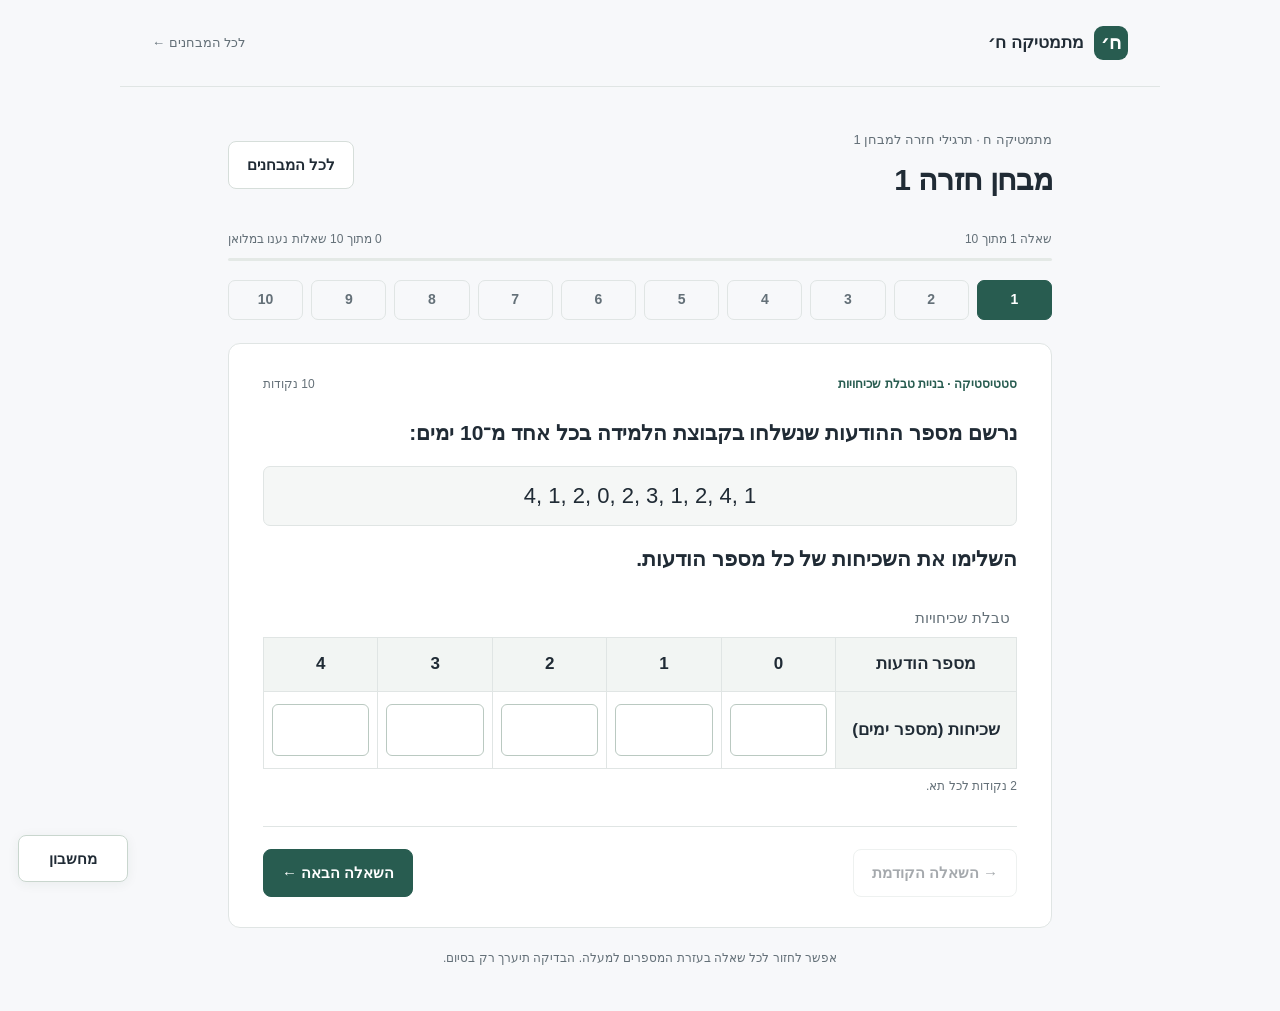
==== exam-1.html @ 884fbf7c "Publish three math review exams with a clean, accessible design" ====
<!doctype html>
<html lang="he" dir="rtl">
<head>
<meta charset="utf-8">
<meta name="viewport" content="width=device-width,initial-scale=1">
<meta http-equiv="Content-Security-Policy" content="default-src 'none'; script-src 'unsafe-inline'; style-src 'self' 'unsafe-inline'; img-src 'self' data:; connect-src 'none'; base-uri 'none'; form-action 'none'">
<title>מבחן חזרה 1 · מתמטיקה לכיתה ח׳</title>
<style>
:root{--ink:#182d49;--muted:#526275;--blue:#225bd5;--line:#dce5ef;--green:#11684b;--red:#a52d46;--paper:#f5f7fa}*{box-sizing:border-box}[hidden]{display:none!important}body{margin:0;background:var(--paper);color:var(--ink);font-family:Arial,"Segoe UI",sans-serif;line-height:1.65}button,input{font:inherit}button{cursor:pointer}button:focus-visible,input:focus-visible,summary:focus-visible{outline:3px solid #df9b24;outline-offset:4px}button:disabled{cursor:default;opacity:.4}main{max-width:880px;margin:32px auto;padding:0 24px}header{display:flex;justify-content:space-between;align-items:center;gap:16px;margin-bottom:22px}.eyebrow{font-size:14px;color:var(--muted);margin:0 0 2px}h1{font-size:29px;line-height:1.3;margin:0}.badge{font-size:13px;color:var(--blue);background:#eaf0fc;padding:5px 11px;border-radius:30px;white-space:nowrap}.card{background:white;border:1px solid var(--line);border-radius:15px;padding:28px 32px;min-width:0}.intro h2{font-size:25px;margin:0 0 12px}.intro p{margin:10px 0}.intro ul{padding-right:23px;margin:18px 0 23px}.intro li{margin:8px 0}.facts{display:flex;flex-wrap:wrap;gap:10px;margin:20px 0}.facts span{border:1px solid var(--line);border-radius:8px;padding:5px 12px;font-size:14px}.primary,.secondary{border-radius:9px;padding:10px 20px;font-weight:bold;border:1px solid transparent}.primary{background:var(--blue);color:white}.primary:hover{background:#1749b7}.secondary{background:white;border-color:#ccd8e7;color:var(--ink)}.secondary:hover{background:#f2f6ff}.quiet{font-size:14px;color:var(--muted)}.status{font-size:13px;color:var(--muted);margin:12px 0}.progress-header{display:flex;justify-content:space-between;gap:12px;font-size:14px;margin:0 0 9px;color:var(--muted)}.track{height:5px;background:#e1e8f1;border-radius:10px;overflow:hidden;margin-bottom:16px}.track>span{display:block;height:100%;background:var(--blue);transition:width .2s}.question-nav{display:grid;grid-template-columns:repeat(10,1fr);gap:7px;margin-bottom:18px}.question-nav button{border:1px solid #cbd7e7;border-radius:7px;min-height:38px;background:white;color:var(--ink);font-weight:bold;padding:3px}.question-nav button.answered{background:#e7eefc;border-color:#a5bee9}.question-nav button.partial{background:linear-gradient(90deg,#e7eefc 50%,white 50%)}.question-nav button[aria-current=step]{outline:2px solid var(--blue);outline-offset:1px}.card-meta{display:flex;justify-content:space-between;align-items:center;gap:12px;margin-bottom:10px;font-size:14px;color:var(--muted)}.topic{color:var(--blue);font-weight:bold}.question-title{font-size:23px;line-height:1.65;margin:0 0 15px}.question-title:focus,#result-title:focus{outline:none}.visual{margin:18px 0;background:#f8fafc;border:1px solid #e6edf5;border-radius:12px;padding:12px;text-align:center}.visual svg{max-width:100%;height:auto;max-height:350px;display:block;margin:auto}.visual svg.coordinate-grid{max-height:410px}.diagram-note{font-size:12px;color:var(--muted);text-align:center;margin:3px 0 0}.part{margin:22px 0 0;padding:0;border:0;min-width:0;width:100%}.part+.part{border-top:1px solid var(--line);padding-top:20px}.part legend{float:right;width:100%;font-size:18px;font-weight:bold;margin-bottom:10px;padding:0}.part legend+*{clear:both}.part-points{font-size:12px;color:var(--muted);font-weight:normal;margin-inline-start:7px}.answers{display:grid;grid-template-columns:repeat(2,minmax(0,1fr));gap:11px}.answer{background:white;border:1.5px solid #d3ddea;min-height:60px;border-radius:10px;display:flex;align-items:center;gap:12px;text-align:right;padding:12px;color:var(--ink);font-size:20px;width:100%}.answer:hover{background:#f2f6ff;border-color:#789ee9}.answer[aria-pressed=true]{border-color:var(--blue);background:#edf3ff;box-shadow:inset 0 0 0 1px var(--blue)}.letter{display:grid;place-items:center;min-width:27px;height:27px;font-size:13px;border-radius:6px;background:#f0f4f8;color:var(--muted);flex-shrink:0}.answer[aria-pressed=true] .letter{background:var(--blue);color:white}.choice-value{min-width:0;flex:1}.input-row{display:flex;gap:10px;align-items:center;flex-wrap:wrap}.input-row input{width:200px;max-width:100%;border:1.5px solid #b5c8e0;border-radius:8px;padding:10px 13px;color:var(--ink);background:white;font-size:22px;text-align:center}.input-row input:focus{border-color:var(--blue)}.number-help{font-size:12px;color:var(--muted);margin:7px 0 0}.footer-nav{display:flex;justify-content:space-between;gap:10px;flex-wrap:wrap;border-top:1px solid var(--line);margin-top:26px;padding-top:20px}.finish-hint{font-size:13px;color:var(--muted);margin:16px 0 0;text-align:center}.math{max-width:100%;display:inline-block;direction:ltr;unicode-bidi:isolate;font-family:"Cambria Math","Times New Roman",serif;white-space:nowrap;vertical-align:middle}.answer .math{overflow-x:auto;overflow-y:hidden}.math sup{line-height:0}svg text{font-family:Arial,sans-serif;direction:ltr;unicode-bidi:isolate;fill:#243b58;font-size:17px}svg .grid{stroke:#dce5ef;stroke-width:1}svg .axis{stroke:#62758c;stroke-width:1.6}svg .geometry{stroke:#225bd5;stroke-width:2.6;fill:none;stroke-linecap:round;stroke-linejoin:round}svg .point{fill:#225bd5}svg .arc{stroke:#bd6b1b;stroke-width:2;fill:none}svg .arc-label{fill:#9d5514;font-size:17px}svg .point-label{font-weight:bold;paint-order:stroke;stroke:#f8fafc;stroke-width:5;stroke-linejoin:round}.score-card{text-align:center;padding-top:25px;padding-bottom:25px}.score-card h2{font-size:25px;margin:0}.score{direction:ltr;unicode-bidi:isolate;font-size:64px;font-weight:bold;line-height:1.2;color:var(--blue);margin:12px 0}.score small{font-size:24px;color:var(--muted);font-weight:normal}.result-actions{display:flex;gap:10px;justify-content:center;flex-wrap:wrap;margin-top:17px}.review-header{display:flex;justify-content:space-between;align-items:center;gap:10px;flex-wrap:wrap;margin:27px 0 15px}.review-header h3{margin:0;font-size:21px}.review{margin:15px 0}.review h3{font-size:20px;margin:0 0 10px}.review .prompt{margin:8px 0 15px;font-size:18px}.review-part{border-right:3px solid var(--line);padding:12px 15px;background:#f8fafc;border-radius:7px;margin:12px 0}.review-part.wrong{border-right-color:var(--red);background:#fff5f6}.review-part.correct{border-right-color:var(--green);background:#f0f8f4}.review-part p{margin:5px 0}.bad{color:var(--red)}.good{color:var(--green)}.solution{border-top:1px solid #dce5ef;padding-top:8px!important;margin-top:10px!important}.empty-review{text-align:center;padding:28px}.page-footer{text-align:center;color:var(--muted);font-size:12px;margin:22px 0}.dialog-overlay{position:fixed;inset:0;background:#182d4980;z-index:100;display:grid;place-items:center;padding:20px}.dialog{background:white;max-width:490px;width:100%;border-radius:15px;padding:27px;box-shadow:0 12px 80px #182d4940}.dialog h2{margin:0 0 12px;font-size:24px}.dialog p{margin:0 0 20px}.dialog-actions{display:flex;flex-wrap:wrap;gap:10px}.sr-only{position:absolute;width:1px;height:1px;padding:0;margin:-1px;overflow:hidden;clip:rect(0,0,0,0);white-space:nowrap;border:0}body.modal-open{overflow:hidden}@media(max-width:640px){main{margin:22px auto;padding:0 15px}h1{font-size:25px}.card{padding:23px 18px}.question-title{font-size:21px}.answers{grid-template-columns:1fr}.answer{font-size:20px;min-height:55px}.question-nav{gap:5px}.question-nav button{min-height:35px}.visual{padding:5px}.badge{font-size:11px;padding:5px 8px}.part legend{font-size:17px}.footer-nav button{padding:10px 15px}svg text{font-size:18px}}@media(prefers-reduced-motion:reduce){*{transition:none!important}}@media print{body{background:white}main{max-width:none;margin:0;padding:0}.question-nav,.footer-nav,.result-actions,.review-header button,.dialog-overlay,.status,.page-footer{display:none!important}.card{break-inside:avoid;border-color:#aaa}.review{break-inside:avoid}.score{font-size:40px}.visual svg{max-height:240px}.badge{display:none}#intro,#quiz{display:none!important}}
.angle-symbol{display:inline-block;width:1em;height:1em;vertical-align:-.13em;margin-inline-end:.06em;overflow:visible;fill:none;stroke:currentColor;stroke-width:1.5;stroke-linecap:round;stroke-linejoin:round}
.fraction-expression{font-family:"Cambria Math","Times New Roman",serif;font-size:1em;math-style:normal;direction:ltr}
.home-link{display:inline-flex;align-items:center;text-decoration:none}.home-link:focus-visible{outline:3px solid #df9b24;outline-offset:4px}
svg .context-axis-title{direction:rtl;font-size:17px;font-weight:bold}
svg .person-label{direction:rtl;font-size:17px}
.data-table{border-collapse:collapse;width:100%;font-size:17px;margin:16px 0}.data-table th,.data-table td{border:1px solid var(--line);padding:8px;text-align:center}.data-table th{background:#edf3fa}.multi-instruction{font-size:14px;color:var(--muted);margin:4px 0 10px}.answer.multiple .letter{border:1px solid #9aabc2;background:white;border-radius:4px}.answer.multiple[aria-pressed=true] .letter{color:white;background:var(--blue)}.diagram-option{display:block;text-align:center;padding:12px}.diagram-option>.letter{display:inline-grid;margin-left:8px}.diagram-option .choice-value{display:inline}.option-diagram{display:block;margin-top:12px;background:#f8fafc;border-radius:8px;padding:7px}.option-diagram>svg{display:block;width:100%;height:auto;max-height:270px}.option-diagram svg text{font-size:21px}.point-controls{display:flex;flex-wrap:wrap;gap:14px;align-items:end}.point-controls label{display:flex;flex-direction:column;gap:5px;max-width:150px}.point-controls input{width:100%}.placement-hint{font-size:14px;color:var(--blue);margin:8px 0}.placement-status{display:block;font-size:18px;text-align:center;min-height:30px;margin:12px 0}.clickable-diagram{cursor:crosshair;touch-action:manipulation}.clickable-diagram:focus-visible{outline:3px solid #df9b24;outline-offset:2px}.answer-list{display:flex;flex-wrap:wrap;gap:7px}.answer-list>span{background:#fff;border:1px solid var(--line);padding:3px 8px;border-radius:5px}.review-option{max-width:340px}.review-option .visual{margin:10px 0}.review-option svg{max-height:230px}@media(max-width:640px){.answers.with-diagrams{grid-template-columns:1fr}.data-table{font-size:15px}.data-table td,.data-table th{padding:6px 4px}}
.point-controls{direction:ltr;justify-content:flex-end;flex-wrap:nowrap}
.point-controls label{direction:rtl;text-align:right;flex:0 1 150px;min-width:0}
</style>
<style>.data-row{direction:ltr;unicode-bidi:isolate;display:block;text-align:center;padding:12px 8px;font:22px Arial;background:#edf3ff;border-radius:8px;margin:14px 0;overflow-x:auto;white-space:nowrap}.question-title{font-size:21px}.question-title .data-table{font-weight:normal}.data-table caption{font-size:15px;text-align:right;color:var(--muted);padding:7px}.bar-label{font-size:16px}.chart-caption{font-size:14px;font-weight:bold;text-align:center;margin:3px}.grid-numbers{font-size:13px;paint-order:stroke;stroke:#f8fafc;stroke-width:3}.visual svg.coordinate-grid{max-height:440px}.point-controls{justify-content:flex-start}header{align-items:flex-start}.bar-input{max-width:130px}.footer-nav{clear:both}@media(max-width:450px){header{flex-wrap:wrap}.question-nav{grid-template-columns:repeat(5,1fr)}.data-row{font-size:18px}.data-table{font-size:14px}.part legend{float:none} .visual svg.coordinate-grid{max-height:none}}@media print{header .home-link{display:none}.review{break-inside:auto}.review-part{break-inside:avoid}.data-row{white-space:normal}.question-title{font-size:18px}}</style><style>.answers.wide-options{grid-template-columns:1fr}.part legend{float:none}.point-controls{justify-content:flex-end}</style><style>.frequency-input-table{table-layout:fixed;margin:20px 0 6px}
.frequency-input-table th:first-child{width:24%}
.frequency-input-table th,.frequency-input-table td{padding:12px 8px}
.frequency-input-table input{display:block;width:100%;min-width:0;min-height:48px;padding:6px 2px;border:2px solid #122640;border-radius:0;background:#fff;color:#112640;box-shadow:inset 2px 2px 0 #d7e8ed;text-align:center;font-size:22px}
@media(max-width:450px){.frequency-input-table{font-size:14px}.frequency-input-table th,.frequency-input-table td{padding:8px 3px}.frequency-input-table input{font-size:18px;min-height:44px}.frequency-input-table th:first-child{width:26%}}
</style><style>.mean-method{display:flex;flex-direction:column;align-items:flex-start;gap:10px;min-width:0;width:100%;font-size:17px}
.method-description{line-height:1.55}
.mean-fraction{display:inline-flex;flex-direction:column;align-items:stretch;align-self:center;max-width:100%;font:22px/1.5 "Cambria Math","Times New Roman",serif;text-align:center;unicode-bidi:isolate;padding:0 4px}
.mean-numerator{display:flex;flex-wrap:wrap;justify-content:center;gap:0 5px;border-bottom:1.5px solid currentColor;padding:0 6px 3px}
.sum-term{white-space:nowrap}.mean-denominator{padding-top:2px}
.answer:has(.mean-method){padding:15px 14px;align-items:flex-start}
.review-part .mean-method{padding:10px 0}
@media(max-width:450px){.mean-method{font-size:16px}.mean-fraction{font-size:20px}.answer:has(.mean-method){padding:12px 10px;gap:8px}}
</style><style>.visual svg.editable-bars{width:100%;max-height:430px}
.editable-bars .bar-control{cursor:ns-resize;touch-action:none;outline:none}
.editable-bars .student-bar{fill:#a5edff;stroke:#122640;stroke-width:2}
.bar-handle-line{stroke:#122640;stroke-width:3;stroke-dasharray:4 3}
.bar-handle{fill:#fff;stroke:#122640;stroke-width:2.5}
.bar-value{font-size:16px;font-weight:bold;pointer-events:none;paint-order:stroke;stroke:#fff;stroke-width:3px}
.is-set .bar-handle-line{stroke-dasharray:none}.is-set .bar-handle{fill:#60e99a}
.bar-control:hover .bar-hit{fill:#4bbded14}
.bar-control:focus-visible .bar-hit{stroke:#15274b;stroke-width:2;stroke-dasharray:5 4;fill:#4bbded14}
.bar-controls-help,.bar-controls-status{text-align:center;font-size:14px;line-height:1.6;margin:8px 0}
.bar-controls-status{font-weight:bold;color:#254e67}
</style><style>.fraction-input{display:flex;flex-direction:column;gap:8px;width:112px;max-width:100%;padding:4px 0;margin:5px 0}
.fraction-input input{display:block;width:100%;min-width:0;min-height:48px;border:2px solid #122640;border-radius:0;background:#fff;color:#112640;padding:8px;text-align:center;font-size:22px;box-shadow:inset 2px 2px 0 #d7e8ed}
.fraction-input input::placeholder{font-size:16px;color:#526275;opacity:1}
.fraction-line{display:block;height:2px;background:#122640;margin:0 -4px}
.fraction-input input[aria-invalid=true]{border-color:#a52d46}
.fraction-error{color:#a52d46;font-size:13px;margin:7px 0}
.stacked-fraction{display:inline-flex;flex-direction:column;align-items:stretch;min-width:36px;margin:0 5px;vertical-align:middle;text-align:center;font:22px/1.4 "Cambria Math","Times New Roman",serif;unicode-bidi:isolate}
.stacked-fraction>span:first-child{border-bottom:1.5px solid currentColor;padding:0 6px 2px}.stacked-fraction>span:last-child{padding:2px 6px 0}
</style><style>.calculator-toggle{position:fixed;left:18px;bottom:18px;z-index:41;min-width:110px}
.calculator-panel{position:fixed;left:18px;bottom:80px;z-index:40;width:292px;max-width:calc(100vw - 36px);max-height:calc(100dvh - 100px);overflow:auto;background:#ecfaff;border:3px solid #122640;box-shadow:5px 5px 0 #142847;padding:14px;color:#112640}
.calculator-heading{display:flex;align-items:center;justify-content:space-between;gap:12px;margin-bottom:8px}.calculator-heading h2{font-size:22px;margin:0}
.calculator-close{border:0;background:transparent;color:inherit;font-size:25px;width:36px;height:36px;line-height:1}
.calculator-panel>label{display:block;font-size:13px;margin-bottom:4px}
#calculator-expression{width:100%;min-height:46px;padding:8px;border:2px solid #122640;border-radius:0;background:#fff;color:#112640;box-shadow:inset 2px 2px 0 #d7e8ed;font:20px/1.3 Arial;text-align:left}
.calculator-result{display:flex;align-items:center;justify-content:space-between;gap:10px;margin:10px 0;min-height:36px;font-size:13px}
#calculator-result{font-size:25px;line-height:1.3;overflow-wrap:anywhere;text-align:left;min-width:0}
.calculator-keys{display:grid;grid-template-columns:repeat(4,minmax(0,1fr));gap:7px}
.calculator-keys button{min-height:44px;border:2px solid #122640;border-radius:0;background:#fff7e9;color:#112640;font-size:21px;box-shadow:2px 2px 0 #142847}
.calculator-keys button:hover{background:#ffdeb7}.calculator-keys .calculator-operator{background:#ffd19a}.calculator-keys .calculator-equals{background:#60e99a}
#calculator-help{font-size:12px;line-height:1.6;margin:12px 0 0}.calculator-error{font-size:13px;color:#a52d46;margin:8px 0}
@media(min-width:1100px){body.calculator-open main{margin-left:max(320px,calc((100% - 880px)/2))}}
@media(max-width:450px){.calculator-toggle{left:12px;bottom:12px;min-height:44px}.calculator-panel{left:12px;bottom:72px;width:280px;max-width:calc(100vw - 24px);max-height:calc(100dvh - 88px)}}
@media print{.calculator-toggle,.calculator-panel{display:none!important}body.calculator-open main{margin-left:0}}
</style><style>.part-heading{display:flex;flex-wrap:wrap;align-items:baseline;gap:4px 12px;direction:rtl}
.part-label{min-width:0;direction:rtl;unicode-bidi:isolate;text-align:right}
.label-symbol{direction:ltr;unicode-bidi:isolate;white-space:nowrap}
.part-points{display:inline-block;direction:rtl;unicode-bidi:isolate;white-space:nowrap}
.part-heading>.part-points{flex:0 0 auto;margin:0}
</style><meta name="theme-color" content="#f7f8fa"><meta name="description" content="מבחן חזרה במתמטיקה לכיתה ח׳: סטטיסטיקה, מערכת הצירים ומלבנים. תרגול עצמאי עם ציון והסברים."><link rel="icon" href="favicon.svg" type="image/svg+xml"><link rel="stylesheet" href="site.css"></head>
<body>
<a class="skip-link" href="#quiz">דילוג למבחן</a><header class="site-top"><a class="site-brand" href="./"><span class="brand-mark" aria-hidden="true">ח׳</span> מתמטיקה ח׳</a><a class="top-back" href="./">לכל המבחנים <span aria-hidden="true">←</span></a></header>
<main>
<header><div><p class="eyebrow">מתמטיקה ח · תרגילי חזרה למבחן 1</p><h1 id="title"></h1></div><a class="secondary home-link" href="./">לכל המבחנים</a></header>
<section id="quiz" hidden aria-label="המבחן"><div class="progress-header"><span id="question-progress"></span><span id="answered-progress" aria-live="polite"></span></div><div class="track" aria-hidden="true"><span id="progress-bar"></span></div><nav id="question-nav" class="question-nav" aria-label="מעבר בין שאלות"></nav><article class="card"><div class="card-meta"><span id="topic" class="topic"></span><span>10 נקודות</span></div><h2 id="question-title" class="question-title" tabindex="-1"></h2><div id="question-drawing"></div><div id="question-table"></div><div id="parts"></div><div class="footer-nav"><button id="previous" class="secondary">→ השאלה הקודמת</button><button id="next" class="primary">השאלה הבאה ←</button><button id="finish" class="primary" hidden>סיום המבחן וקבלת ציון</button></div></article><p class="finish-hint">אפשר לחזור לכל שאלה בעזרת המספרים למעלה. הבדיקה תיערך רק בסיום.</p></section>
<section id="results" hidden aria-labelledby="result-title"><div class="card score-card"><h2 id="result-title" tabindex="-1">המבחן הסתיים</h2><div class="score"><span id="score-value"></span><small> / 100</small></div><p id="result-summary"></p><div class="result-actions"><a class="secondary home-link" href="./">לכל המבחנים</a><button id="restart" class="secondary">פתרון מחדש</button><button id="print" class="secondary">הדפסת התוצאות</button></div></div><div class="review-header"><h3 id="review-title">הטעויות והסברים לתיקון</h3><button id="toggle-review" class="secondary" aria-pressed="false">הצגת כל הפתרונות</button></div><div id="review-list"></div></section>
<p id="storage-status" class="status" role="status" hidden></p>
<noscript><p class="card">כדי לענות על המבחן ולקבל ציון, יש לפתוח את הקובץ בדפדפן שבו JavaScript מופעל.</p></noscript>
<button id="calculator-toggle" class="secondary calculator-toggle" type="button" aria-expanded="false" aria-controls="calculator-panel">מחשבון</button>
<aside id="calculator-panel" class="calculator-panel" aria-labelledby="calculator-title" hidden>
 <div class="calculator-heading"><h2 id="calculator-title">מחשבון</h2><button id="calculator-close" class="calculator-close" type="button" aria-label="סגירת המחשבון">×</button></div>
 <label for="calculator-expression">תרגיל</label>
 <input id="calculator-expression" type="text" dir="ltr" inputmode="decimal" autocomplete="off" spellcheck="false" maxlength="240" placeholder="(6+8+10)÷3" aria-describedby="calculator-help calculator-error">
 <div class="calculator-result"><span>תוצאה</span><output id="calculator-result" dir="ltr" aria-live="polite">—</output></div>
 <p id="calculator-error" class="calculator-error" role="status" hidden></p>
 <div class="calculator-keys" dir="ltr">
  <button type="button" data-calc-action="clear" aria-label="ניקוי החישוב">C</button><button type="button" data-calc-action="backspace" aria-label="מחיקת תו אחרון">⌫</button><button type="button" data-calc-key="(" aria-label="פתיחת סוגריים">(</button><button type="button" data-calc-key=")" aria-label="סגירת סוגריים">)</button>
  <button type="button" data-calc-key="7">7</button><button type="button" data-calc-key="8">8</button><button type="button" data-calc-key="9">9</button><button type="button" data-calc-key="÷" class="calculator-operator" aria-label="חילוק">÷</button>
  <button type="button" data-calc-key="4">4</button><button type="button" data-calc-key="5">5</button><button type="button" data-calc-key="6">6</button><button type="button" data-calc-key="×" class="calculator-operator" aria-label="כפל">×</button>
  <button type="button" data-calc-key="1">1</button><button type="button" data-calc-key="2">2</button><button type="button" data-calc-key="3">3</button><button type="button" data-calc-key="−" class="calculator-operator" aria-label="חיסור">−</button>
  <button type="button" data-calc-key="0">0</button><button type="button" data-calc-key="." aria-label="נקודה עשרונית">.</button><button type="button" data-calc-action="equals" class="calculator-equals" aria-label="חישוב התוצאה">=</button><button type="button" data-calc-key="+" class="calculator-operator" aria-label="חיבור">+</button>
 </div>
 <p id="calculator-help">לחישוב ממוצע: חברו את הנתונים, לחצו = ואז חלקו במספר הנתונים. אפשר גם להקליד תרגיל עם סוגריים.</p>
</aside>

</main>
<div id="dialog-overlay" class="dialog-overlay" hidden><section class="dialog" role="dialog" aria-modal="true" aria-labelledby="dialog-title" aria-describedby="dialog-description"><h2 id="dialog-title"></h2><p id="dialog-description"></p><div class="dialog-actions"><button id="dialog-confirm" class="primary"></button><button id="dialog-cancel" class="secondary">חזרה למבחן</button></div></section></div>
<script id="exam-data" type="application/json">{"number": 1, "revision": "math8-varied-20261027-v2", "title": "מבחן חזרה 1", "questions": [{"topic": "סטטיסטיקה · בניית טבלת שכיחויות", "prompt": "נרשם מספר ההודעות שנשלחו בקבוצת הלמידה בכל אחד מ־10 ימים:\u003cdiv class=\"data-row\" dir=\"ltr\">4, 1, 2, 0, 2, 3, 1, 2, 4, 1\u003c/div>השלימו את השכיחות של כל מספר הודעות.", "parts": [{"type": "number", "label": "שכיחות של \u003cspan class=\"math\">0\u003c/span> הודעות", "answer": 1, "explanation": "הערך \u003cspan class=\"math\">0\u003c/span> מופיע ברשימה \u003cspan class=\"math\">1\u003c/span> פעמים.", "unit": ""}, {"type": "number", "label": "שכיחות של \u003cspan class=\"math\">1\u003c/span> הודעות", "answer": 3, "explanation": "הערך \u003cspan class=\"math\">1\u003c/span> מופיע ברשימה \u003cspan class=\"math\">3\u003c/span> פעמים.", "unit": ""}, {"type": "number", "label": "שכיחות של \u003cspan class=\"math\">2\u003c/span> הודעות", "answer": 3, "explanation": "הערך \u003cspan class=\"math\">2\u003c/span> מופיע ברשימה \u003cspan class=\"math\">3\u003c/span> פעמים.", "unit": ""}, {"type": "number", "label": "שכיחות של \u003cspan class=\"math\">3\u003c/span> הודעות", "answer": 1, "explanation": "הערך \u003cspan class=\"math\">3\u003c/span> מופיע ברשימה \u003cspan class=\"math\">1\u003c/span> פעמים.", "unit": ""}, {"type": "number", "label": "שכיחות של \u003cspan class=\"math\">4\u003c/span> הודעות", "answer": 2, "explanation": "הערך \u003cspan class=\"math\">4\u003c/span> מופיע ברשימה \u003cspan class=\"math\">2\u003c/span> פעמים.", "unit": ""}], "drawing": null, "sourceExercise": "סטטיסטיקה 1, 9", "observations": [4, 1, 2, 0, 2, 3, 1, 2, 4, 1], "answerTable": {"values": [0, 1, 2, 3, 4], "valueLabel": "מספר הודעות", "answerLabel": "שכיחות (מספר ימים)"}, "id": "1-1"}, {"topic": "סטטיסטיקה · סידור נתונים וחציון", "prompt": "זמני ההליכה לבית הספר, בדקות, של 9 תלמידים:\u003cdiv class=\"data-row\" dir=\"ltr\">18, 12, 9, 15, 12, 21, 6, 18, 12\u003c/div>", "parts": [{"type": "choice", "label": "איזו רשימה מסודרת נכון מהקטן לגדול?", "options": ["\u003cspan class=\"math\">6, 9, 12, 12, 12, 15, 18, 18, 21\u003c/span>", "\u003cspan class=\"math\">6, 9, 12, 12, 15, 18, 18, 18, 21\u003c/span>", "\u003cspan class=\"math\">21, 18, 18, 15, 12, 12, 12, 9, 6\u003c/span>", "\u003cspan class=\"math\">6, 9, 12, 15, 12, 12, 18, 18, 21\u003c/span>"], "answer": 0, "explanation": "יש לשמור את כל תשעת הנתונים ואת מספר המופעים של כל ערך, ולסדר בסדר עולה."}, {"type": "number", "label": "מה החציון?", "answer": 12, "explanation": "יש 9 נתונים, ולכן החציון הוא הנתון החמישי ברשימה המסודרת: \u003cspan class=\"math\">12\u003c/span>.", "unit": "דקות"}, {"type": "number", "label": "מה השכיח?", "answer": 12, "explanation": "הזמן \u003cspan class=\"math\">12\u003c/span> דקות מופיע שלוש פעמים, יותר מכל זמן אחר.", "unit": "דקות"}], "drawing": null, "sourceExercise": "סטטיסטיקה 3", "observations": [18, 12, 9, 15, 12, 21, 6, 18, 12], "id": "1-2"}, {"topic": "סטטיסטיקה · ממוצע וחציון במספר זוגי של נתונים", "prompt": "אלה הציונים של 8 תלמידים:\u003cdiv class=\"data-row\" dir=\"ltr\">86, 62, 94, 78, 70, 94, 74, 90\u003c/div>", "parts": [{"type": "choice", "label": "איזו דרך מחשבת נכון את ממוצע הציונים?", "options": ["\u003cspan class=\"mean-method\">\u003cspan class=\"method-description\">מחברים את כל הציונים ומחלקים במספר הציונים השונים.\u003c/span>\u003cspan class=\"mean-fraction\" dir=\"ltr\" role=\"math\" aria-label=\"(86+62+94+78+70+94+74+90) / 7\">\u003cspan class=\"mean-numerator\">\u003cspan class=\"sum-term\">86 + \u003c/span>\u003cspan class=\"sum-term\">62 + \u003c/span>\u003cspan class=\"sum-term\">94 + \u003c/span>\u003cspan class=\"sum-term\">78 + \u003c/span>\u003cspan class=\"sum-term\">70 + \u003c/span>\u003cspan class=\"sum-term\">94 + \u003c/span>\u003cspan class=\"sum-term\">74 + \u003c/span>\u003cspan class=\"sum-term\">90\u003c/span>\u003c/span>\u003cspan class=\"mean-denominator\">7\u003c/span>\u003c/span>\u003c/span>", "\u003cspan class=\"mean-method\">\u003cspan class=\"method-description\">מחברים את כל הציונים ומחלקים במספר התלמידים.\u003c/span>\u003cspan class=\"mean-fraction\" dir=\"ltr\" role=\"math\" aria-label=\"(86+62+94+78+70+94+74+90) / 8\">\u003cspan class=\"mean-numerator\">\u003cspan class=\"sum-term\">86 + \u003c/span>\u003cspan class=\"sum-term\">62 + \u003c/span>\u003cspan class=\"sum-term\">94 + \u003c/span>\u003cspan class=\"sum-term\">78 + \u003c/span>\u003cspan class=\"sum-term\">70 + \u003c/span>\u003cspan class=\"sum-term\">94 + \u003c/span>\u003cspan class=\"sum-term\">74 + \u003c/span>\u003cspan class=\"sum-term\">90\u003c/span>\u003c/span>\u003cspan class=\"mean-denominator\">8\u003c/span>\u003c/span>\u003c/span>", "\u003cspan class=\"mean-method\">\u003cspan class=\"method-description\">סופרים כל ציון שונה פעם אחת ומחלקים במספר הציונים השונים.\u003c/span>\u003cspan class=\"mean-fraction\" dir=\"ltr\" role=\"math\" aria-label=\"(86+62+94+78+70+74+90) / 7\">\u003cspan class=\"mean-numerator\">\u003cspan class=\"sum-term\">86 + \u003c/span>\u003cspan class=\"sum-term\">62 + \u003c/span>\u003cspan class=\"sum-term\">94 + \u003c/span>\u003cspan class=\"sum-term\">78 + \u003c/span>\u003cspan class=\"sum-term\">70 + \u003c/span>\u003cspan class=\"sum-term\">74 + \u003c/span>\u003cspan class=\"sum-term\">90\u003c/span>\u003c/span>\u003cspan class=\"mean-denominator\">7\u003c/span>\u003c/span>\u003c/span>", "\u003cspan class=\"mean-method\">\u003cspan class=\"method-description\">מחברים את הציון הנמוך ואת הציון הגבוה ומחלקים ב־2.\u003c/span>\u003cspan class=\"mean-fraction\" dir=\"ltr\" role=\"math\" aria-label=\"(62+94) / 2\">\u003cspan class=\"mean-numerator\">\u003cspan class=\"sum-term\">62 + \u003c/span>\u003cspan class=\"sum-term\">94\u003c/span>\u003c/span>\u003cspan class=\"mean-denominator\">2\u003c/span>\u003c/span>\u003c/span>"], "answer": 1, "explanation": "בממוצע סופרים את הציון של כל תלמיד, ולכן 94 מופיע פעמיים. סכום שמונת הציונים הוא \u003cspan class=\"math\">648\u003c/span> ומחלקים ב־8: \u003cspan class=\"math\">648/8=81\u003c/span>. אין להשמיט ציון חוזר, וממוצע שני הקצוות אינו ממוצע כל הנתונים."}, {"type": "number", "label": "מצאו את החציון.", "answer": 82, "explanation": "לאחר סידור: \u003cspan class=\"math\">62, 70, 74, 78, 86, 90, 94, 94\u003c/span>. שני האמצעיים הם 78 ו־86, ולכן \u003cspan class=\"math\">(78+86)/2 = 82\u003c/span>.", "unit": ""}], "drawing": null, "sourceExercise": "סטטיסטיקה 4, 7", "observations": [86, 62, 94, 78, 70, 94, 74, 90], "id": "1-3"}, {"topic": "סטטיסטיקה · בניית דיאגרמה מרשימה", "prompt": "מספר האימונים השבועיים של 8 תלמידים:\u003cdiv class=\"data-row\" dir=\"ltr\">3, 1, 2, 0, 3, 2, 1, 2\u003c/div>בנו דיאגרמת עמודות: סמנו את הגובה המתאים מעל כל מספר אימונים בלחיצה או בגרירה.", "parts": [{"type": "number", "label": "גובה העמודה עבור \u003cspan class=\"math\">0\u003c/span> אימונים", "answer": 1, "explanation": "סופרים ברשימה \u003cspan class=\"math\">1\u003c/span> תלמידים שהתאמנו \u003cspan class=\"math\">0\u003c/span> פעמים.", "unit": "תלמידים"}, {"type": "number", "label": "גובה העמודה עבור \u003cspan class=\"math\">1\u003c/span> אימונים", "answer": 2, "explanation": "סופרים ברשימה \u003cspan class=\"math\">2\u003c/span> תלמידים שהתאמנו \u003cspan class=\"math\">1\u003c/span> פעמים.", "unit": "תלמידים"}, {"type": "number", "label": "גובה העמודה עבור \u003cspan class=\"math\">2\u003c/span> אימונים", "answer": 3, "explanation": "סופרים ברשימה \u003cspan class=\"math\">3\u003c/span> תלמידים שהתאמנו \u003cspan class=\"math\">2\u003c/span> פעמים.", "unit": "תלמידים"}, {"type": "number", "label": "גובה העמודה עבור \u003cspan class=\"math\">3\u003c/span> אימונים", "answer": 2, "explanation": "סופרים ברשימה \u003cspan class=\"math\">2\u003c/span> תלמידים שהתאמנו \u003cspan class=\"math\">3\u003c/span> פעמים.", "unit": "תלמידים"}], "drawing": {"kind": "bars", "title": "מספר האימונים בשבוע", "xLabel": "מספר אימונים", "yLabel": "מספר תלמידים", "labels": [0, 1, 2, 3], "values": null, "editable": true}, "sourceExercise": "סטטיסטיקה 6, 9", "observations": [3, 1, 2, 0, 3, 2, 1, 2], "id": "1-4"}, {"topic": "סטטיסטיקה · שכיחות יחסית של קבוצת ציונים", "prompt": "בטבלה ציוני 10 תלמידים:\u003ctable class=\"data-table\">\u003ccaption>ציוני המבחן\u003c/caption>\u003ctr>\u003cth scope=\"row\">ציון\u003c/th>\u003cth scope=\"col\">60\u003c/th>\u003cth scope=\"col\">70\u003c/th>\u003cth scope=\"col\">80\u003c/th>\u003cth scope=\"col\">90\u003c/th>\u003cth scope=\"col\">100\u003c/th>\u003c/tr>\u003ctr>\u003cth scope=\"row\">שכיחות\u003c/th>\u003ctd>1\u003c/td>\u003ctd>2\u003c/td>\u003ctd>3\u003c/td>\u003ctd>2\u003c/td>\u003ctd>2\u003c/td>\u003c/tr>\u003c/table>", "parts": [{"type": "number", "label": "מה השכיחות היחסית של תלמידים שקיבלו לפחות 80?", "answer": 0.7, "explanation": "כוללים את הציונים 80, 90 ו־100: \u003cspan class=\"math\">(3+2+2)/10 = 7/10\u003c/span>.", "unit": "", "inputFormat": "fraction", "fraction": [7, 10]}, {"type": "number", "label": "מה אחוז התלמידים שקיבלו פחות מ־80?", "answer": 30, "explanation": "כוללים את הציונים 60 ו־70: \u003cspan class=\"math\">(1+2)/10 × 100 = 30\u003c/span>.", "unit": "%"}, {"type": "number", "label": "מה ממוצע הציונים?", "answer": 82, "explanation": "מכפילים כל ציון בשכיחותו: \u003cspan class=\"math\">(60×1+70×2+80×3+90×2+100×2)/10 = 82\u003c/span>.", "unit": ""}], "drawing": null, "sourceExercise": "סטטיסטיקה 2, 8", "observations": [60, 70, 70, 80, 80, 80, 90, 90, 100, 100], "id": "1-5"}, {"topic": "מערכת הצירים · סימון נקודה", "prompt": "סמנו את הנקודה \u003cspan class=\"math\">P(−5, 3)\u003c/span> במערכת הצירים.", "parts": [{"type": "point", "label": "סמנו את P.", "answer": [-5, 3], "explanation": "נעים 5 יחידות שמאלה מהראשית ו־3 יחידות למעלה. מתקבלת \u003cspan class=\"math\">P(−5, 3)\u003c/span>.", "plot": true, "pointLabel": "P"}], "drawing": {"kind": "grid4", "min": -8, "max": 8, "points": [], "segments": []}, "sourceExercise": "מערכת הצירים 1", "id": "1-6"}, {"topic": "מערכת הצירים · קריאה והשוואת נקודות", "prompt": "התבוננו בארבע הנקודות המסומנות.", "parts": [{"type": "point", "label": "רשמו את שיעורי C.", "answer": [-3, -4], "explanation": "קוראים תחילה x ואחר כך y: \u003cspan class=\"math\">C(−3, −4)\u003c/span>.", "plot": false, "pointLabel": "P"}, {"type": "point", "label": "רשמו את שיעורי B.", "answer": [-6, 2], "explanation": "הנקודה B נמצאת 6 יחידות שמאלה ו־2 למעלה: \u003cspan class=\"math\">B(−6, 2)\u003c/span>.", "plot": false, "pointLabel": "P"}, {"type": "choice", "label": "לאיזה זוג נקודות אותו שיעור y?", "options": ["\u003cspan class=\"math\">B, C\u003c/span>", "\u003cspan class=\"math\">A, B\u003c/span>", "\u003cspan class=\"math\">A, D\u003c/span>", "\u003cspan class=\"math\">C, D\u003c/span>"], "answer": 3, "explanation": "C ו־D נמצאות על אותו קו אופקי, בגובה \u003cspan class=\"math\">y = −4\u003c/span>."}], "drawing": {"kind": "grid4", "min": -8, "max": 8, "points": [{"label": "A", "x": 4, "y": 5}, {"label": "B", "x": -6, "y": 2}, {"label": "C", "x": -3, "y": -4}, {"label": "D", "x": 2, "y": -4}], "segments": []}, "sourceExercise": "מערכת הצירים 2", "id": "1-7"}, {"topic": "מערכת הצירים · חישוב אורכי קטעים", "prompt": "נתונות הנקודות \u003cspan class=\"math\">K(−7, 2), L(1, 2)\u003c/span> וכן \u003cspan class=\"math\">M(4, −6), N(4, 3)\u003c/span>. כל יחידה היא סנטימטר אחד.", "parts": [{"type": "number", "label": "מה אורך KL?", "answer": 8, "explanation": "ל־K ול־L אותו שיעור y. מחסרים את שיעורי x: \u003cspan class=\"math\">1−(−7) = 8\u003c/span>.", "unit": "ס״מ"}, {"type": "number", "label": "מה אורך MN?", "answer": 9, "explanation": "ל־M ול־N אותו שיעור x. מחסרים את שיעורי y: \u003cspan class=\"math\">3−(−6) = 9\u003c/span>.", "unit": "ס״מ"}], "drawing": null, "sourceExercise": "מערכת הצירים 4, 5", "id": "1-8"}, {"topic": "מערכת הצירים · השלמת מלבן מקודקודים נגדיים", "prompt": "A ו־C הם קודקודים נגדיים של מלבן: \u003cspan class=\"math\">A(−4, 6), C(2, −1)\u003c/span>. הצלעות מקבילות לצירים, והצלע AB אופקית. הקודקודים מסודרים \u003cspan class=\"math\">A–B–C–D\u003c/span>. כל יחידה היא סנטימטר אחד.", "parts": [{"type": "point", "label": "רשמו את שיעורי B.", "answer": [2, 6], "explanation": "ל־B שיעור x של C ושיעור y של A: \u003cspan class=\"math\">(2, 6)\u003c/span>.", "plot": false, "pointLabel": "P"}, {"type": "point", "label": "רשמו את שיעורי D.", "answer": [-4, -1], "explanation": "ל־D שיעור x של A ושיעור y של C: \u003cspan class=\"math\">(−4, −1)\u003c/span>.", "plot": false, "pointLabel": "P"}, {"type": "number", "label": "חשבו את שטח המלבן.", "answer": 42, "explanation": "אורכי הצלעות הם \u003cspan class=\"math\">2−(−4)=6\u003c/span> ו־\u003cspan class=\"math\">6−(−1)=7\u003c/span>. השטח: \u003cspan class=\"math\">6×7=42\u003c/span>.", "unit": "סמ״ר"}, {"type": "number", "label": "חשבו את היקף המלבן.", "answer": 26, "explanation": "מחברים את ארבע הצלעות: \u003cspan class=\"math\">2×(6+7)=26\u003c/span>.", "unit": "ס״מ"}], "drawing": {"kind": "grid4", "min": -8, "max": 8, "points": [{"label": "A", "x": -4, "y": 6}, {"label": "C", "x": 2, "y": -1}], "segments": []}, "sourceExercise": "מערכת הצירים 6, 9", "solutionDrawing": {"kind": "grid4", "min": -8, "max": 8, "points": [{"label": "A", "x": -4, "y": 6}, {"label": "B", "x": 2, "y": 6}, {"label": "C", "x": 2, "y": -1}, {"label": "D", "x": -4, "y": -1}], "segments": [["A", "B"], ["B", "C"], ["C", "D"], ["D", "A"]]}, "id": "1-9"}, {"topic": "מערכת הצירים · מלבן והזזה ימינה", "prompt": "בשרטוט מלבן ABCD. כל יחידה היא סנטימטר אחד. מזיזים את המלבן 3 יחידות ימינה.", "parts": [{"type": "number", "label": "מה שטח המלבן?", "answer": 30, "explanation": "אורכי הצלעות הם 6 ו־5 ס״מ: \u003cspan class=\"math\">6×5=30\u003c/span>.", "unit": "סמ״ר"}, {"type": "number", "label": "מה היקף המלבן?", "answer": 22, "explanation": "ההיקף הוא \u003cspan class=\"math\">2×(6+5)=22\u003c/span>.", "unit": "ס״מ"}, {"type": "point", "label": "רשמו את שיעורי A′ לאחר ההזזה.", "answer": [1, -3], "explanation": "מוסיפים 3 לשיעור x של A: \u003cspan class=\"math\">−2+3=1\u003c/span>. שיעור y נשאר \u003cspan class=\"math\">−3\u003c/span>.", "plot": false, "pointLabel": "P"}, {"type": "point", "label": "רשמו את שיעורי C′ לאחר ההזזה.", "answer": [7, 2], "explanation": "מוסיפים 3 לשיעור x של C: \u003cspan class=\"math\">4+3=7\u003c/span>. שיעור y נשאר 2.", "plot": false, "pointLabel": "P"}], "drawing": {"kind": "grid4", "min": -8, "max": 8, "points": [{"label": "A", "x": -2, "y": -3}, {"label": "B", "x": 4, "y": -3}, {"label": "C", "x": 4, "y": 2}, {"label": "D", "x": -2, "y": 2}], "segments": [["A", "B"], ["B", "C"], ["C", "D"], ["D", "A"]]}, "sourceExercise": "מערכת הצירים 8, 10", "id": "1-10"}]}</script>
<script>
'use strict';
const EXAM=JSON.parse(document.getElementById('exam-data').textContent);
const $=id=>document.getElementById(id);
const esc=v=>String(v).replace(/[&<>"']/g,c=>({'&':'&amp;','<':'&lt;','>':'&gt;','"':'&quot;',"'":'&#39;'}[c]));
const plain=html=>{const d=document.createElement('div');d.innerHTML=html;return d.textContent;};
const fmt=n=>String(n).replace(/-/g,'−');
const key=`ron828-math8-exam-v${EXAM.revision||1}-${EXAM.number}`;
const fresh=()=>({started:true,finished:false,index:0,answers:EXAM.questions.map(q=>q.parts.map(()=>null))});
let state=fresh(),showAll=false,storageWorks=true,dialogAction=null,previousFocus=null;
function fractionParts(raw){
 if(typeof raw!=='string'||!raw.trim())return ['',''];
 if(raw.includes('/'))return raw.split('/').map(s=>s.trim());
 const value=parseNumber(raw);
 if(Number.isFinite(value))for(let d=1;d<=10000;d++){const n=Math.round(value*d);if(Number.isSafeInteger(n)&&Math.abs(n/d-value)<1e-12)return [String(n),String(d)];}
 return [raw,'1'];
}
function validFraction(raw){
 if(typeof raw!=='string')return false;
 if(!raw.includes('/'))return Number.isFinite(parseNumber(raw)); // Keep existing saved numeric answers.
 const parts=raw.split('/').map(s=>s.trim());
 return parts.length===2&&parts.every(s=>/^\d+$/.test(s)&&Number.isSafeInteger(Number(s)))&&Number(parts[1])>0;
}
function fractionHtml(values){
 const [top,bottom]=values.map(v=>String(v??''));
 return `<span class="stacked-fraction" dir="ltr" role="math" aria-label="${esc(top||'?')} חלקי ${esc(bottom||'?')}"><span>${esc(top||'?')}</span><span>${esc(bottom||'?')}</span></span>`;
}
function renderFractionFields(field,p,j){
 const values=fractionParts(state.answers[state.index][j]),group=document.createElement('div');group.className='fraction-input';
 const help=document.createElement('p');help.id=`help-${j}`;help.className='number-help';help.textContent='אפשר להזין שבר מצומצם או שבר שקול.';
 const error=document.createElement('p');error.id=`fraction-error-${j}`;error.className='fraction-error';error.setAttribute('aria-live','polite');error.hidden=true;
 const inputs=[];
 const validate=()=>{
  const invalid=inputs.map((input,k)=>input.value.trim()!==''&&(!/^\d+$/.test(input.value.trim())||!Number.isSafeInteger(Number(input.value))||(k===1&&Number(input.value)===0)));
  inputs.forEach((input,k)=>input.setAttribute('aria-invalid',String(invalid[k])));
  error.textContent=invalid[0]?'יש להזין במונה מספר שלם שאינו שלילי.':invalid[1]?'יש להזין במכנה מספר שלם גדול מאפס.':'';error.hidden=!error.textContent;
 };
 ['מונה','מכנה'].forEach((name,k)=>{
  if(k){const line=document.createElement('span');line.className='fraction-line';line.setAttribute('aria-hidden','true');group.append(line);}
  const input=document.createElement('input');input.type='text';input.id=`answer-${j}-${k===0?'numerator':'denominator'}`;input.inputMode='numeric';input.dir='ltr';input.autocomplete='off';input.placeholder=name;input.value=values[k]??'';
  input.setAttribute('aria-label',plain(p.label)+' – '+name);input.setAttribute('aria-describedby',`${help.id} ${error.id}`);
  input.addEventListener('input',()=>{const v=inputs.map(i=>i.value.trim());answer(j,v.every(s=>s==='')?null:v.join('/'));validate();});
  inputs.push(input);group.append(input);
 });
 field.append(group,help,error);validate();
}

function validSaved(p,v){if(v===null)return true;if(p.type==='number'||p.type==='linepoint')return typeof v==='string';if(p.type==='point')return Array.isArray(v)&&v.length===2&&v.every(x=>typeof x==='string');if(p.type==='multi')return Array.isArray(v)&&new Set(v).size===v.length&&v.every(x=>Number.isInteger(x)&&x>=0&&x<p.options.length);return Number.isInteger(v)&&v>=0&&v<p.options.length;}
try{const saved=JSON.parse(localStorage.getItem(key));if(saved&&typeof saved.started==='boolean'&&typeof saved.finished==='boolean'&&Number.isInteger(saved.index)&&saved.index>=0&&saved.index<10&&Array.isArray(saved.answers)&&saved.answers.length===10&&saved.answers.every((a,i)=>Array.isArray(a)&&a.length===EXAM.questions[i].parts.length&&a.every((v,j)=>validSaved(EXAM.questions[i].parts[j],v))))state=saved;}catch(e){storageWorks=false;}
state.started=true;
if(!state.finished)state.index=0;
function save(){try{localStorage.setItem(key,JSON.stringify(state));storageWorks=true;}catch(e){storageWorks=false;}storageMessage();}
function storageMessage(){$('storage-status').hidden=storageWorks;$('storage-status').textContent=storageWorks?'':'לא ניתן לשמור התקדמות בדפדפן הזה. אפשר לפתור כרגיל, אך יש להשאיר את החלון פתוח עד הסיום.';}
function parseNumber(raw){if(typeof raw!=='string')return NaN;const s=raw.trim().replace(/−/g,'-').replace(/,/g,'.');const n='[+-]?(?:\\d+(?:\\.\\d*)?|\\.\\d+)';if(new RegExp('^'+n+'$').test(s))return Number(s);if(new RegExp('^'+n+'\\s*/\\s*'+n+'$').test(s)){const [a,b]=s.split('/').map(Number);return b===0?NaN:a/b;}return NaN;}
function isAnswered(p,v){if(p.inputFormat==='fraction')return validFraction(v);if(p.type==='number'||p.type==='linepoint')return Number.isFinite(parseNumber(v));if(p.type==='point')return Array.isArray(v)&&v.length===2&&v.every(x=>Number.isFinite(parseNumber(x)));if(p.type==='multi')return Array.isArray(v)&&v.length>0&&validSaved(p,v);return Number.isInteger(v)&&v>=0&&v<p.options.length;}
function correct(p,v){if(!isAnswered(p,v))return false;if(p.type==='number'||p.type==='linepoint')return Math.abs(parseNumber(v)-p.answer)<1e-8;if(p.type==='point')return v.every((x,i)=>Math.abs(parseNumber(x)-p.answer[i])<1e-8);if(p.type==='multi')return v.length===p.answer.length&&p.answer.every(x=>v.includes(x));return v===p.answer;}
function answeredParts(i){return EXAM.questions[i].parts.filter((p,j)=>isAnswered(p,state.answers[i][j])).length;}
function grade(){let score=0,fullyCorrect=0,missing=0;const rows=EXAM.questions.map((q,i)=>{const results=q.parts.map((p,j)=>{const good=correct(p,state.answers[i][j]);if(good)score+=10/q.parts.length;if(!isAnswered(p,state.answers[i][j]))missing++;return good;});if(results.every(Boolean))fullyCorrect++;return results;});return {score:Math.round(score*100)/100,fullyCorrect,missing,rows};}
function svgOpen(viewBox,label,cls=''){return `<svg xmlns="http://www.w3.org/2000/svg" viewBox="${viewBox}" class="${cls}" role="img" aria-label="${esc(label)}"><title>${esc(label)}</title>`;}
function txt(x,y,label,cls='',extra=''){return `<text x="${x}" y="${y}" text-anchor="middle" class="${cls}" ${extra}>${esc(label)}</text>`;}
function line(x1,y1,x2,y2,cls='geometry'){return `<line x1="${x1}" y1="${y1}" x2="${x2}" y2="${y2}" class="${cls}"/>`;}
function arc(cx,cy,r,a1,a2,label){const point=a=>[cx+r*Math.cos(a),cy+r*Math.sin(a)];let diff=a2-a1;while(diff>Math.PI)diff-=2*Math.PI;while(diff<=-Math.PI)diff+=2*Math.PI;const p=point(a1),q=point(a1+diff),mid=a1+diff/2,lr=r+16;return `<path d="M${p[0]} ${p[1]} A${r} ${r} 0 0 ${diff>0?1:0} ${q[0]} ${q[1]}" class="arc"/>`+txt(cx+lr*Math.cos(mid),cy+lr*Math.sin(mid)+5,label,'arc-label');}
function drawing(d){
 if(!d)return '';let s='';
 if(d.kind==='grid4'){
  const X=x=>260+24*x,Y=y=>250-24*y;
  s=svgOpen('0 0 520 510','מערכת צירים בארבעת הרביעים, יחידה אחת בין קווי הרשת','coordinate-grid');
  for(let v=-8;v<=8;v++){
   s+=line(X(v),Y(-8),X(v),Y(8),'grid')+line(X(-8),Y(v),X(8),Y(v),'grid');
   if(v && v%2===0){s+=txt(X(v),Y(0)+22,fmt(v),'grid-numbers');s+=txt(X(0)-12,Y(v)+4,fmt(v),'grid-numbers grid-y-label');}
  }
  s+=line(50,Y(0),474,Y(0),'axis')+line(X(0),458,X(0),38,'axis');
  s+='<path d="M464 245L474 250L464 255 M255 48L260 38L265 48" fill="none" stroke="#62758c"/>';
  s+=txt(488,255,'x')+txt(260,25,'y')+txt(272,273,'0','grid-numbers');
  const pts=Object.fromEntries((d.points||[]).map(p=>[p.label,p]));
  for(const[a,b]of d.segments||[]){s+=line(X(pts[a].x),Y(pts[a].y),X(pts[b].x),Y(pts[b].y));}
  for(const p of d.points||[])s+=`<circle cx="${X(p.x)}" cy="${Y(p.y)}" r="5" class="point"/>`+txt(X(p.x)+12,Y(p.y)-12,p.label,'point-label');
  s+='</svg>';
 }
 if(d.kind==='bars'){
  s='<p class="chart-caption">'+esc(d.title)+'</p>'+svgOpen('0 0 550 350','דיאגרמת עמודות: '+d.xLabel+' בציר האופקי ו־'+d.yLabel+' בציר האנכי','bar-chart');
  for(let v=0;v<=5;v++)s+=line(85,275-v*40,485,275-v*40,'grid')+txt(65,281-v*40,v,'bar-label');
  s+=line(85,275,495,275,'axis')+line(85,275,85,55,'axis');
  const step=400/d.labels.length;
  for(let i=0;i<d.labels.length;i++){
   const h=(d.values?.[i]||0)*40,x=85+(i+.5)*step;
   if(d.editable)s+=`<g class="bar-control" data-bar-control="${i}" tabindex="0" role="slider" aria-label="גובה העמודה עבור ${esc(d.labels[i])} אימונים" aria-valuemin="0" aria-valuemax="5" aria-valuenow="0" aria-valuetext="טרם סומן" aria-orientation="vertical" aria-describedby="bar-controls-help">`;
   s+=`<rect class="student-bar" data-bar="${i}" x="${x-20}" y="${275-h}" width="40" height="${h}" fill="#8aaef0" stroke="#225bd5"/>`;
   if(d.editable)s+=`<line class="bar-handle-line" x1="${x-24}" x2="${x+24}" y1="275" y2="275"/><circle class="bar-handle" cx="${x}" cy="275" r="7"/>`+txt(x,256,'–','bar-value')+`<rect class="bar-hit" x="${85+i*step+5}" y="65" width="${step-10}" height="220" fill="transparent"/></g>`;
   s+=txt(x,299,d.labels[i],'bar-label');
  }
  s+=txt(290,335,d.xLabel,'context-axis-title')+txt(22,170,d.yLabel,'context-axis-title','transform="rotate(-90 22 170)"')+'</svg>';
 }
 return '<div class="visual">'+s+'</div>';
}
function reviewDrawing(q){
 if(q.solutionDrawing)return drawing(q.solutionDrawing);
 if(q.drawing?.editable)return drawing({...q.drawing,editable:false,values:q.parts.slice(0,q.drawing.labels.length).map(p=>p.answer)});
 const p=q.parts.find(p=>p.plot);
 if(p)return drawing({...q.drawing,points:[...(q.drawing.points||[]),{label:p.pointLabel||'P',x:p.answer[0],y:p.answer[1]}]});
 return drawing(q.drawing);
}

function updateProgress(){const full=EXAM.questions.filter((q,i)=>answeredParts(i)===q.parts.length).length;$('question-progress').textContent=`שאלה ${state.index+1} מתוך 10`;$('answered-progress').textContent=`${full} מתוך 10 שאלות נענו במלואן`;$('progress-bar').style.width=`${full*10}%`;$('question-nav').replaceChildren();EXAM.questions.forEach((q,i)=>{const n=answeredParts(i),b=document.createElement('button');b.type='button';b.textContent=i+1;b.className=n===q.parts.length?'answered':n?'partial':'';b.setAttribute('aria-label',`שאלה ${i+1}, ${n===q.parts.length?'נענתה':n?'נענתה חלקית':'טרם נענתה'}`);if(i===state.index)b.setAttribute('aria-current','step');b.addEventListener('click',()=>go(i));$('question-nav').append(b);});}
function answer(j,value){if(state.finished)return;state.answers[state.index][j]=value;save();updateProgress();}
function renderAnswerTable(q){
 const spec=q.answerTable,table=document.createElement('table');
 table.className='data-table frequency-input-table';
 const caption=table.createCaption();caption.textContent='טבלת שכיחויות';
 const head=table.createTHead().insertRow(),row=table.createTBody().insertRow();
 const title=document.createElement('th');title.scope='row';title.textContent=spec.valueLabel;head.append(title);
 const label=document.createElement('th');label.scope='row';label.id='frequency-row-label';label.textContent=spec.answerLabel;row.append(label);
 spec.values.forEach((value,j)=>{
  const header=document.createElement('th');header.scope='col';header.id=`frequency-value-${j}`;header.textContent=value;head.append(header);
  const cell=row.insertCell(),input=document.createElement('input');
  input.id=`answer-${j}`;input.type='text';input.inputMode='numeric';input.dir='ltr';input.autocomplete='off';
  input.setAttribute('aria-labelledby',`${label.id} ${header.id}`);input.setAttribute('aria-describedby','frequency-table-help');
  input.value=state.answers[state.index][j]??'';
  input.addEventListener('input',()=>answer(j,input.value));cell.append(input);
 });
 const help=document.createElement('p');help.id='frequency-table-help';help.className='number-help';help.textContent=`${fmt(10/q.parts.length)} נקודות לכל תא.`;
 $('question-table').append(table,help);
}

function formatPartLabel(html){
 const container=document.createElement('span');container.innerHTML=html;
 const walker=document.createTreeWalker(container,NodeFilter.SHOW_TEXT),nodes=[];
 while(walker.nextNode())if(!walker.currentNode.parentElement.closest('.math,bdi,math'))nodes.push(walker.currentNode);
 for(const node of nodes){
  const text=node.textContent,matches=[...text.matchAll(/[A-Za-z]+[′″']*(?:\s*=\s*[+−-]?\d+(?:\.\d+)?)?/g)];
  if(!matches.length)continue;
  const fragment=document.createDocumentFragment();let offset=0;
  for(const match of matches){
   fragment.append(document.createTextNode(text.slice(offset,match.index)));
   const token=document.createElement('bdi');token.dir='ltr';token.className='label-symbol';token.textContent=match[0];fragment.append(token);offset=match.index+match[0].length;
  }
  fragment.append(document.createTextNode(text.slice(offset)));node.replaceWith(fragment);
 }
 return container.innerHTML;
}
function partHeading(q,p,j){
 const prefix=q.parts.length>1?['א','ב','ג','ד','ה','ו','ז','ח','ט','י'][j]+'. ':'';
 return '<span class="part-heading"><span class="part-label" dir="rtl">'+prefix+formatPartLabel(p.label)+'</span> <span class="part-points" dir="rtl"><bdi dir="ltr">'+fmt(Math.round(1000/q.parts.length)/100)+'</bdi> נקודות</span></span>';
}

function renderQuestion(focus=true){
 const q=EXAM.questions[state.index];
 $('topic').textContent=q.topic;$('question-title').innerHTML=q.prompt;
 $('question-drawing').innerHTML=drawing(q.drawing);$('parts').replaceChildren();
 $('question-table').replaceChildren();
 if(q.answerTable)renderAnswerTable(q);
 if(!q.answerTable&&!q.drawing?.editable)q.parts.forEach((p,j)=>{
  const field=document.createElement('fieldset');field.className='part';
  const legend=document.createElement('legend');legend.id=`label-${j}`;
  legend.innerHTML=partHeading(q,p,j);field.append(legend);
  if(p.type==='choice'||p.type==='multi'){
   const multiple=p.type==='multi';
   if(multiple){const hint=document.createElement('p');hint.className='multi-instruction';hint.textContent='יש לסמן את כל התשובות הנכונות. הסעיף מזכה בניקוד רק אם נבחרו כולן, ללא תשובות נוספות.';field.append(hint);}
   const answers=document.createElement('div');answers.className='answers'+(p.options.some(o=>plain(o).length>30)?' wide-options':'')+(p.optionDrawings?' with-diagrams':'');
   p.options.forEach((option,k)=>{
    const b=document.createElement('button');b.type='button';b.className='answer'+(multiple?' multiple':'')+(p.optionDrawings?' diagram-option':'');b.id=`answer-${j}-${k}`;
    const selected=multiple?(state.answers[state.index][j]||[]).includes(k):state.answers[state.index][j]===k;
    b.setAttribute('aria-pressed',String(selected));
    b.innerHTML=`<span class="letter" aria-hidden="true">${multiple?(selected?'✓':''):['א','ב','ג','ד','ה','ו'][k]}</span><span class="choice-value">${option}</span>`;
    if(p.optionDrawings)b.innerHTML+=`<span class="option-diagram">${drawing(p.optionDrawings[k]).match(/<svg[\s\S]*<\/svg>/)[0]}</span>`;
    b.addEventListener('click',()=>{
     if(multiple){const set=new Set(state.answers[state.index][j]||[]);set.has(k)?set.delete(k):set.add(k);answer(j,[...set].sort((a,b)=>a-b));}
     else answer(j,k);
     for(const [index,btn]of [...answers.children].entries()){
      const chosen=multiple?(state.answers[state.index][j]||[]).includes(index):index===k;
      btn.setAttribute('aria-pressed',String(chosen));if(multiple)btn.querySelector('.letter').textContent=chosen?'✓':'';
     }
    });answers.append(b);
   });field.append(answers);
  }else if(p.inputFormat==='fraction'){renderFractionFields(field,p,j);
  }else if(p.type==='point'&&p.plot){renderPlotAnswer(field,p,j);
  }else if(p.type==='point'){
   const hint=document.createElement('p');hint.className='placement-hint';hint.textContent=p.plot?'אפשר לסמן בלחיצה על מערכת הצירים, או להקליד את שני השיעורים.':'הקלידו תחילה את שיעור x ואחריו את שיעור y. הסעיף נבדק לפי שני השיעורים יחד.';field.append(hint);
   const row=document.createElement('div');row.className='input-row point-controls';
   ['x','y'].forEach((axis,k)=>{
    const label=document.createElement('label');label.innerHTML=`<span>שיעור <span class="math">${axis}</span></span>`;
    const input=document.createElement('input');input.id=`answer-${j}-${axis}`;input.setAttribute('aria-label',plain(p.label)+' – שיעור '+axis);input.type='text';input.inputMode='decimal';input.dir='ltr';input.autocomplete='off';input.value=state.answers[state.index][j]?.[k]??'';
    input.addEventListener('input',()=>{const v=['x','y'].map(a=>$(`answer-${j}-${a}`).value);answer(j,v);if(p.plot)updatePlacement(j);});label.append(input);row.append(label);
   });field.append(row);
   if(p.plot){const output=document.createElement('output');output.id=`placement-status-${j}`;output.className='placement-status';output.setAttribute('aria-live','polite');field.append(output);}
  }else{
   const row=document.createElement('div');row.className='input-row';
   const input=document.createElement('input');input.id=`answer-${j}`;input.type='text';input.inputMode='decimal';input.dir='ltr';input.autocomplete='off';input.setAttribute('aria-labelledby',legend.id);input.setAttribute('aria-describedby',`help-${j}`);input.value=state.answers[state.index][j]??'';
   input.addEventListener('input',()=>{answer(j,input.value);if(p.type==='linepoint')updatePlacement(j);if(q.drawing?.editable)updateBars();});row.append(input);
   if(p.unit){const u=document.createElement('span');u.textContent=p.unit;row.append(u);}field.append(row);
   const help=document.createElement('p');help.id=`help-${j}`;help.className='number-help';help.textContent='יש להקליד מספר בלבד. אפשר להשתמש בסימן מינוס, בנקודה עשרונית או בשבר כגון 1/2.';field.append(help);
   if(p.type==='linepoint'){if(p.plot){const output=document.createElement('output');output.id=`placement-status-${j}`;output.className='placement-status';output.setAttribute('aria-live','polite');field.append(output);}}
  }
  $('parts').append(field);
 });
 const placement=q.parts.findIndex(p=>p.plot);if(placement>=0)bindPlacement(placement);
 $('previous').disabled=state.index===0;$('next').hidden=state.index===9;$('finish').hidden=state.index!==9;updateProgress();
 if(q.drawing?.editable)bindBars();
 if(focus){$('question-title').focus();window.scrollTo({top:0,behavior:'instant'});}
}
function placementCoords(j){const q=EXAM.questions[state.index],p=q.parts[j],v=state.answers[state.index][j];if(!isAnswered(p,v))return null;return p.type==='point'?v.map(parseNumber):[parseNumber(v)];}

function renderPlotAnswer(field,p,j){
 const hint=document.createElement('p');hint.className='placement-hint';hint.textContent='סמנו את הנקודה בלחיצה על מערכת הצירים. לשינוי הסימון, לחצו במקום אחר.';field.append(hint);
 if(p.plot){const output=document.createElement('output');output.id=`placement-status-${j}`;output.className='placement-status';output.setAttribute('aria-live','polite');field.append(output);}
 const clear=document.createElement('button');clear.type='button';clear.id=`placement-clear-${j}`;clear.className='secondary';clear.textContent='ניקוי הסימון';
 clear.addEventListener('click',()=>{answer(j,null);updatePlacement(j);});field.append(clear);
}
function updatePlacement(j){
 const value=placementCoords(j),svg=$('question-drawing').querySelector('svg');svg.querySelector('.user-marker')?.remove();
 $(`placement-status-${j}`).innerHTML=value?'הסימון שלך: <span class="math">('+value.map(fmt).join(', ')+')</span>':'טרם סומנה נקודה.';
 $(`placement-clear-${j}`).disabled=!value;
 if(!value||value.some(v=>v< -8||v>8))return;
 svg.insertAdjacentHTML('beforeend',`<g class="user-marker" aria-hidden="true"><circle cx="${260+24*value[0]}" cy="${250-24*value[1]}" r="8" fill="#fff" stroke="#7a3cac" stroke-width="3"/><circle cx="${260+24*value[0]}" cy="${250-24*value[1]}" r="3" fill="#7a3cac"/></g>`);
}
function bindPlacement(j){
 const svg=$('question-drawing').querySelector('svg');svg.classList.add('clickable-diagram');svg.setAttribute('tabindex','0');svg.setAttribute('role','group');svg.setAttribute('aria-label','סימון נקודה במערכת צירים בלחיצה. אפשר להזיז את הסימון גם במקשי החצים.');
 const clamp=v=>Math.max(-8,Math.min(8,v));
 const apply=coords=>{answer(j,coords.map(String));updatePlacement(j);};
 svg.addEventListener('click',event=>{const p=new DOMPoint(event.clientX,event.clientY).matrixTransform(svg.getScreenCTM().inverse());if(p.x<68||p.x>452||p.y<58||p.y>442)return;apply([clamp(Math.round((p.x-260)/24)),clamp(Math.round((250-p.y)/24))]);});
 svg.addEventListener('keydown',e=>{if(['Delete','Backspace'].includes(e.key)){e.preventDefault();answer(j,null);updatePlacement(j);return;}if(!['ArrowLeft','ArrowRight','ArrowUp','ArrowDown'].includes(e.key))return;e.preventDefault();const v=placementCoords(j)||[0,0],axis=['ArrowLeft','ArrowRight'].includes(e.key)?0:1;v[axis]=clamp(v[axis]+(['ArrowLeft','ArrowDown'].includes(e.key)?-1:1));apply(v);});
 updatePlacement(j);
}


function updateBars(){
 const q=EXAM.questions[state.index];if(!q.drawing?.editable)return;
 let marked=0;
 for(let i=0;i<q.drawing.labels.length;i++){
  const control=$('question-drawing').querySelector(`[data-bar-control="${i}"]`),bar=control.querySelector('.student-bar'),v=parseNumber(state.answers[state.index][i]),valid=Number.isFinite(v)&&v>=0&&v<=5,height=valid?v*40:0,y=275-height;
  if(valid)marked++;
  bar.setAttribute('y',y);bar.setAttribute('height',height);
  control.classList.toggle('is-set',valid);control.setAttribute('aria-valuenow',valid?v:0);control.setAttribute('aria-valuetext',valid?`${v} תלמידים`:'טרם סומן');
  control.querySelector('.bar-handle').setAttribute('cy',y);
  const handle=control.querySelector('.bar-handle-line');handle.setAttribute('y1',y);handle.setAttribute('y2',y);
  const value=control.querySelector('.bar-value');value.setAttribute('y',y-18);value.textContent=valid?fmt(v):'–';
 }
 $('bar-controls-status').textContent=`סומנו ${marked} מתוך ${q.drawing.labels.length} עמודות.`;
}
function bindBars(){
 const container=$('question-drawing'),svg=container.querySelector('svg');
 svg.classList.add('editable-bars');svg.setAttribute('role','group');svg.setAttribute('aria-label','קביעת גובה העמודות בלחיצה, בגרירה או במקשי החצים');
 const help=document.createElement('p');help.id='bar-controls-help';help.className='bar-controls-help';help.textContent='לחצו בגובה הרצוי או גררו את הידית. אפשר גם לבחור עמודה ולשנות בעזרת החצים. למחיקת סימון השתמשו ב־Delete.';
 const status=document.createElement('p');status.id='bar-controls-status';status.className='bar-controls-status';status.setAttribute('aria-live','polite');container.append(help,status);
 for(const control of svg.querySelectorAll('[data-bar-control]')){
  const i=Number(control.dataset.barControl);let activePointer=null;
  const apply=value=>{const next=value===null?null:String(Math.max(0,Math.min(5,Math.round(value))));if(state.answers[state.index][i]===next)return;answer(i,next);updateBars();};
  const setFromPointer=event=>{const point=new DOMPoint(event.clientX,event.clientY).matrixTransform(svg.getScreenCTM().inverse());apply((275-point.y)/40);};
  control.addEventListener('pointerdown',event=>{if(!event.isPrimary||event.button!==0)return;event.preventDefault();control.focus({preventScroll:true});activePointer=event.pointerId;control.setPointerCapture(activePointer);setFromPointer(event);});
  control.addEventListener('pointermove',event=>{if(event.pointerId===activePointer)setFromPointer(event);});
  control.addEventListener('pointerup',event=>{if(event.pointerId!==activePointer)return;setFromPointer(event);if(control.hasPointerCapture(activePointer))control.releasePointerCapture(activePointer);activePointer=null;});
  control.addEventListener('pointercancel',()=>{activePointer=null;});
  control.addEventListener('lostpointercapture',()=>{activePointer=null;});
  control.addEventListener('keydown',event=>{
   if(!['ArrowUp','ArrowDown','ArrowRight','ArrowLeft','Home','End','Delete','Backspace',' ','Enter'].includes(event.key))return;
   event.preventDefault();const current=parseNumber(state.answers[state.index][i]),v=Number.isFinite(current)?current:0;
   if(['Delete','Backspace'].includes(event.key))apply(null);
   else if(event.key==='Home')apply(0);else if(event.key==='End')apply(5);
   else if([' ','Enter'].includes(event.key))apply(v);
   else apply(v+(['ArrowUp','ArrowRight'].includes(event.key)?1:-1));
  });
 }
 updateBars();
}

function go(i){state.index=i;save();renderQuestion();}
function show(){document.title=EXAM.title+' · מתמטיקה לכיתה ח׳';$('title').textContent=EXAM.title;$('quiz').hidden=state.finished;$('results').hidden=!state.finished;storageMessage();if(state.finished)renderResults();else renderQuestion(false);}
function answerHtml(p,v){
 if(v===null||v===''||(Array.isArray(v)&&v.length===0))return 'לא נענתה';
 if(p.inputFormat==='fraction')return fractionHtml(fractionParts(v));
 if(p.type==='choice')return p.options[v]??'לא נענתה';
 if(p.type==='multi')return '<span class="answer-list">'+v.map(i=>'<span>'+p.options[i]+'</span>').join('')+'</span>';
 if(p.type==='point')return '<span class="math">('+v.map(x=>x===''?'?':esc(x)).join(', ')+')</span>';
 return '<span class="math">'+esc(v)+'</span>'+(p.unit?' '+esc(p.unit):'');
}
function solutionHtml(p){if(p.inputFormat==='fraction')return fractionHtml(p.fraction);
 if(p.type==='choice')return p.options[p.answer];
 if(p.type==='multi')return '<span class="answer-list">'+p.answer.map(i=>'<span>'+p.options[i]+'</span>').join('')+'</span>';
 if(p.type==='point')return '<span class="math">('+p.answer.map(fmt).join(', ')+')</span>';
 return '<span class="math">'+fmt(p.answer)+'</span>'+(p.unit?' '+esc(p.unit):'');
}
function renderResults(){const g=grade();$('score-value').textContent=g.score;$('result-summary').textContent=`${g.fullyCorrect} מתוך 10 שאלות נענו נכון במלואן. ניתן ניקוד גם על סעיפים נכונים.`+(g.missing?` ${g.missing} סעיפים לא נענו או מולאו באופן לא תקין.`:'');$('review-title').textContent=showAll?'כל השאלות והפתרונות':'הטעויות והסברים לתיקון';$('toggle-review').textContent=showAll?'הצגת הטעויות בלבד':'הצגת כל הפתרונות';$('toggle-review').setAttribute('aria-pressed',String(showAll));let content='';EXAM.questions.forEach((q,i)=>{if(!showAll&&g.rows[i].every(Boolean))return;const points=g.rows[i].filter(Boolean).length*10/q.parts.length;content+=`<article class="card review"><h3>שאלה ${i+1} · ${esc(q.topic)} <span class="part-points">${Math.round(points*100)/100} מתוך 10 נקודות</span></h3><div class="prompt">${q.prompt}</div>${reviewDrawing(q)}`;q.parts.forEach((p,j)=>{const good=g.rows[i][j];content+=`<div class="review-part ${good?'correct':'wrong'}"><p><strong>${q.parts.length>1?['א','ב','ג','ד','ה','ו','ז','ח','ט','י'][j]+'. ':''}${formatPartLabel(p.label)}</strong></p><p class="${good?'good':'bad'}"><strong>${good?'✓ תשובה נכונה':'✕ יש לתקן'}</strong></p><p>התשובה שלך: ${answerHtml(p,state.answers[i][j])}</p>${good?'':`<p><strong>התשובה הנכונה: ${solutionHtml(p)}</strong></p>`}${p.optionDrawings?`<div class="review-option">${drawing(p.optionDrawings[p.answer])}</div>`:''}<p class="solution">${p.explanation}</p></div>`;});content+='</article>';});$('review-list').innerHTML=content||'<div class="card empty-review"><strong>כל התשובות נכונות — כל הכבוד!</strong><p>אפשר לעיין בכל הפתרונות באמצעות הכפתור למעלה.</p></div>';}
function closeDialog(){ $('dialog-overlay').hidden=true;document.body.classList.remove('modal-open');document.querySelector('main').inert=false;dialogAction=null;if(previousFocus)previousFocus.focus();}
function dialog(title,description,confirmLabel,action,cancelLabel='חזרה למבחן'){previousFocus=document.activeElement;dialogAction=action;$('dialog-title').textContent=title;$('dialog-description').textContent=description;$('dialog-confirm').textContent=confirmLabel;$('dialog-cancel').textContent=cancelLabel;$('dialog-overlay').hidden=false;document.body.classList.add('modal-open');document.querySelector('main').inert=true;$('dialog-cancel').focus();}
$('dialog-cancel').addEventListener('click',closeDialog);$('dialog-confirm').addEventListener('click',()=>{const a=dialogAction;closeDialog();if(a)a();});$('dialog-overlay').addEventListener('keydown',e=>{if(e.key==='Escape'){e.preventDefault();closeDialog();}if(e.key==='Tab'){e.preventDefault();(document.activeElement===$('dialog-cancel')?$('dialog-confirm'):$('dialog-cancel')).focus();}});
$('previous').addEventListener('click',()=>go(Math.max(0,state.index-1)));$('next').addEventListener('click',()=>go(Math.min(9,state.index+1)));
$('finish').addEventListener('click',()=>{const missing=EXAM.questions.reduce((n,q,i)=>n+q.parts.length-answeredParts(i),0);dialog('לסיים את המבחן?',missing?`נותרו ${missing} סעיפים ללא תשובה תקינה. סעיפים אלה יקבלו 0 נקודות. אחרי הסיום יוצגו הציון והפתרונות ולא ניתן יהיה לשנות תשובות.`:'כל השאלות נענו. אחרי הסיום יוצגו הציון והפתרונות ולא ניתן יהיה לשנות תשובות.','סיום והצגת הציון',()=>{state.finished=true;save();show();$('result-title').focus();window.scrollTo({top:0,behavior:'instant'});});});
$('restart').addEventListener('click',()=>dialog('להתחיל מחדש?','התשובות והציון של הניסיון הנוכחי יימחקו מהקובץ הזה בדפדפן. ניתן להדפיס את התוצאות לפני שמתחילים שוב.','התחלה מחדש',()=>{state=fresh();showAll=false;save();show();$('question-title').focus();window.scrollTo({top:0,behavior:'instant'});},'חזרה לתוצאות'));
$('toggle-review').addEventListener('click',()=>{showAll=!showAll;renderResults();});$('print').addEventListener('click',()=>{showAll=true;renderResults();window.print();});
show();
</script>
<script>
// Arithmetic only: parse numbers, parentheses and the four basic operations.
function calculateExpression(raw){
 const source=String(raw).replace(/\s/g,'').replace(/[×*]/g,'*').replace(/[÷/]/g,'/').replace(/−/g,'-').replace(/,/g,'.');
 if(!source)throw new Error('הקלידו תרגיל לחישוב.');
 if(source.length>240)throw new Error('התרגיל ארוך מדי.');
 let index=0;
 const invalid=()=>{throw new Error('בדקו את המספרים, הפעולות והסוגריים בתרגיל.');};
 function primary(){
  if(source[index]==='+'){index++;return primary();}
  if(source[index]==='-'){index++;return -primary();}
  if(source[index]==='('){index++;const value=sum();if(source[index++]!==')')invalid();return value;}
  const token=source.slice(index).match(/^(?:\d+(?:\.\d*)?|\.\d+)(?:[eE][+-]?\d+)?/);
  if(!token)invalid();index+=token[0].length;return Number(token[0]);
 }
 function product(){let value=primary();while(source[index]==='*'||source[index]==='/'){const op=source[index++],right=primary();if(op==='/'&&right===0)throw new Error('אי אפשר לחלק באפס.');value=op==='*'?value*right:value/right;}return value;}
 function sum(){let value=product();while(source[index]==='+'||source[index]==='-'){const op=source[index++],right=product();value=op==='+'?value+right:value-right;}return value;}
 const value=sum();if(index!==source.length)invalid();if(!Number.isFinite(value))throw new Error('התוצאה גדולה מדי.');return value;
}
function calculatorText(value){return String(Number(value.toPrecision(12))).replace(/-/g,'−');}
function initCalculator(){
 const toggle=document.getElementById('calculator-toggle'),panel=document.getElementById('calculator-panel'),input=document.getElementById('calculator-expression'),output=document.getElementById('calculator-result'),error=document.getElementById('calculator-error');
 let completed=false,completedExpression='';
 const focusInput=()=>input.focus({preventScroll:true});
 const edited=()=>{completed=false;error.hidden=true;error.textContent='';input.setAttribute('aria-invalid','false');output.textContent='—';};
 const open=value=>{panel.hidden=!value;toggle.setAttribute('aria-expanded',String(value));document.body.classList.toggle('calculator-open',value);if(value)focusInput();else toggle.focus({preventScroll:true});};
 const run=()=>{try{const result=calculateExpression(input.value);output.textContent=calculatorText(result);error.hidden=true;error.textContent='';input.setAttribute('aria-invalid','false');completed=true;completedExpression=input.value;}catch(e){output.textContent='—';error.textContent=e.message;error.hidden=false;input.setAttribute('aria-invalid','true');completed=false;}};
 const insert=text=>{
  if(completed){input.value=/^[+−×÷*/-]$/.test(text)?'('+completedExpression+')':'';input.setSelectionRange(input.value.length,input.value.length);}
  const start=input.selectionStart??input.value.length,end=input.selectionEnd??start;
  if(input.value.length-(end-start)+text.length>240)return;
  input.setRangeText(text,start,end,'end');edited();focusInput();
 };
 toggle.addEventListener('click',()=>open(panel.hidden));document.getElementById('calculator-close').addEventListener('click',()=>open(false));
 panel.addEventListener('keydown',event=>{if(event.key==='Escape'){event.preventDefault();event.stopPropagation();open(false);}});
 input.addEventListener('input',edited);
 input.addEventListener('keydown',event=>{
  if(event.key==='Enter'||event.key==='='){event.preventDefault();run();}
  else if(completed&&!event.ctrlKey&&!event.metaKey&&!event.altKey&&/^[0-9.+×÷*/−()-]$/.test(event.key)){event.preventDefault();insert(event.key);}
 });
 for(const button of panel.querySelectorAll('[data-calc-key]'))button.addEventListener('click',()=>insert(button.dataset.calcKey));
 for(const button of panel.querySelectorAll('[data-calc-action]'))button.addEventListener('click',()=>{
  const action=button.dataset.calcAction;
  if(action==='equals')run();
  else if(action==='clear'){input.value='';edited();}
  else{const start=input.selectionStart??input.value.length,end=input.selectionEnd??start;input.setRangeText('',start===end?Math.max(0,start-1):start,end,'end');edited();}
  focusInput();
 });
}
initCalculator();

</script></body>
</html>
---- site.css ----
:root{--ink:#202b35;--muted:#647078;--blue:#285c50;--line:#e0e5e4;--green:#285c50;--red:#a13d43;--paper:#f7f8fa;--accent-soft:#edf4f0}
*{box-sizing:border-box}body{margin:0;background:var(--paper);color:var(--ink);font-family:Arial,"Segoe UI",sans-serif;line-height:1.7}button,input{font:inherit}a{color:inherit}a,button,input{-webkit-tap-highlight-color:transparent}a:focus-visible,button:focus-visible,input:focus-visible,summary:focus-visible{outline:3px solid #bb883c;outline-offset:4px}[hidden]{display:none!important}
.skip-link{position:fixed;inset-block-start:-100px;inset-inline-start:20px;background:white;padding:12px 20px;z-index:1000}.skip-link:focus{inset-block-start:12px}.site-top{max-width:1040px;margin:0 auto;padding:26px 32px;display:flex;align-items:center;justify-content:space-between;gap:20px;border-bottom:1px solid var(--line)}.site-brand{display:inline-flex;align-items:center;gap:10px;text-decoration:none;font-size:17px;font-weight:700}.brand-mark{display:grid;place-items:center;width:34px;height:34px;background:var(--blue);color:#fff;border-radius:9px;font-size:19px}.top-note,.top-back{color:var(--muted);font-size:13px}.top-back{text-decoration:none}.top-back:hover{color:var(--blue)}
main{max-width:880px;margin:42px auto;padding:0 28px}main>header{align-items:center;margin-bottom:28px}h1{font-size:30px;font-weight:700;letter-spacing:-.7px;line-height:1.35}.eyebrow{font-size:13px;color:var(--muted);font-weight:400;margin:0 0 9px}.primary,.secondary{border-radius:8px;box-shadow:none;text-decoration:none;font-size:15px;min-height:44px;padding:10px 18px}.primary{background:var(--blue);border:1px solid var(--blue);color:#fff}.primary:hover{background:#204b41}.secondary{background:#fff;border:1px solid #d6deda;color:var(--ink)}.secondary:hover{background:#f0f4f2}.card{background:white;border:1px solid var(--line);border-radius:12px;box-shadow:none;padding:30px 34px}.card-meta{font-size:12px;margin-bottom:20px}.topic{color:var(--blue)}.question-title{font-size:21px;line-height:1.8;font-weight:600}.question-nav{gap:8px;margin:19px 0 23px}.question-nav button{background:transparent;border:1px solid var(--line);border-radius:7px;box-shadow:none;color:var(--muted);min-height:40px;font-size:14px}.question-nav button:hover{border-color:var(--blue);color:var(--blue)}.question-nav button.answered{background:var(--accent-soft);border-color:#b7cdc2;color:var(--blue)}.question-nav button.partial{background:linear-gradient(90deg,var(--accent-soft) 50%,#fff 50%)}.question-nav button[aria-current=step]{background:var(--blue);border-color:var(--blue);color:#fff;outline:0}.progress-header{font-size:12px}.track{height:3px;background:#e4e9e6}.track>span{background:var(--blue)}.data-row{background:#f5f7f6;border:1px solid var(--line);border-radius:7px;font-size:22px;font-weight:400;padding:16px 10px}.data-table th{background:#f2f5f3}.data-table td,.data-table th{border-color:var(--line)}.frequency-input-table input,.input-row input,.fraction-input input{border:1px solid #bac9c1;border-radius:6px;background:#fff;box-shadow:none}.frequency-input-table input:focus,.input-row input:focus{border-color:var(--blue)}.part legend{font-size:17px}.part-points,.number-help,.diagram-note{color:var(--muted)}.answer{border:1px solid var(--line);border-radius:8px;box-shadow:none;font-size:18px;background:white}.answer:hover{border-color:#8aaa9b;background:#f7faf8}.answer[aria-pressed=true]{border-color:var(--blue);background:var(--accent-soft);box-shadow:inset 0 0 0 1px var(--blue)}.letter{border-radius:5px;background:#f1f4f2}.answer[aria-pressed=true] .letter{background:var(--blue)}.visual{background:#fafcfb;border:1px solid var(--line);border-radius:9px}.footer-nav{margin-top:30px;padding-top:22px}.finish-hint{font-size:12px;line-height:1.8;margin-top:20px}.score{color:var(--blue)}.review-part.correct{background:#f0f6f2}.dialog{border-radius:12px}.calculator-toggle{position:fixed;bottom:18px;left:18px;box-shadow:0 2px 12px #203a2910;border:1px solid #c9d6ce;background:white;z-index:30}.calculator-panel{background:#fff;border:1px solid var(--line);border-radius:12px;box-shadow:0 8px 40px #203a2920}.calculator-keys button{border:1px solid var(--line);border-radius:6px;box-shadow:none;background:#f7f9f8;color:var(--ink)}.calculator-keys .calculator-equals{background:var(--blue);color:white}.calculator-keys .calculator-operator{background:var(--accent-soft)}.calculator-close{background:transparent;border:0;box-shadow:none}.calculator-result{background:#f2f6f3}svg .geometry{stroke:var(--blue)}svg .point{fill:var(--blue)}
.home-main{max-width:940px;margin:0 auto}.home-intro{padding:64px 0 43px}.home-intro h1{font-size:52px;line-height:1.2;letter-spacing:-1.4px;margin:17px 0 21px}.home-description{font-size:17px;line-height:1.9;color:var(--muted);margin:0}.topic-list{display:flex;gap:9px;flex-wrap:wrap;margin-top:24px}.topic-list span{font-size:12px;color:var(--blue);background:var(--accent-soft);border-radius:5px;padding:4px 10px}.list-heading{display:flex;align-items:center;justify-content:space-between;gap:16px;margin:0 0 14px}.list-heading h2{font-size:17px;margin:0;font-weight:600}.list-heading>span{font-size:12px;color:var(--muted)}.exam-list{margin-bottom:27px}.exam-entry{display:flex;align-items:center;gap:22px;background:white;border:1px solid var(--line);border-radius:10px;margin:11px 0;padding:23px 25px;text-decoration:none;transition:border-color .15s,background .15s}.exam-entry:hover{border-color:#90ac9c;background:#fcfefd}.exam-number{font-size:15px;color:#7c8d82;font-variant-numeric:tabular-nums;direction:ltr}.exam-info{flex:1}.exam-info h3{font-size:20px;line-height:1.5;margin:0 0 4px}.exam-info>span{color:var(--muted);font-size:13px}.exam-open{font-size:13px;font-weight:600;color:var(--blue);white-space:nowrap}.exam-open>span{margin-inline-start:10px}.study-note{display:flex;gap:12px;align-items:flex-start;color:var(--muted);font-size:13px;max-width:690px}.study-note p{margin:0}.study-note strong{color:var(--ink);font-weight:600}.note-symbol{color:var(--blue);font-size:17px}.home-footer{border-top:1px solid var(--line);margin-top:52px;padding:22px 0 32px;color:#738078;font-size:12px}
@media(max-width:640px){.site-top{padding:19px 20px}.top-note{font-size:11px}.site-brand{font-size:15px}.brand-mark{width:30px;height:30px}main{padding:0 17px;margin:28px auto}main>header{align-items:flex-start;gap:15px}h1{font-size:26px}.home-main{margin:0 auto;padding:0 20px}.home-intro{padding:42px 0 32px}.home-intro h1{font-size:41px}.home-description{font-size:16px}.list-heading{align-items:flex-start;flex-direction:column;gap:3px}.exam-entry{padding:20px 18px;gap:15px}.exam-info h3{font-size:19px}.exam-info>span{font-size:12px}.exam-open{font-size:0}.exam-open>span{font-size:21px;margin:0}.card{padding:23px 18px}.question-title{font-size:20px}.question-nav{gap:7px;grid-template-columns:repeat(5,1fr)}.question-nav button{min-height:38px}.progress-header{gap:8px;font-size:11px}.frequency-input-table{font-size:12px}.frequency-input-table th,.frequency-input-table td{padding:5px 3px}.frequency-input-table input{font-size:19px;min-width:0;width:100%}.calculator-toggle{bottom:12px;left:12px}.home-footer{margin-top:32px}.study-note{font-size:12px}}
@media(prefers-reduced-motion:reduce){*{transition:none!important;scroll-behavior:auto!important}}@media print{.site-top,.calculator-toggle,.calculator-panel,.skip-link{display:none!important}body{background:#fff}.card{border-radius:0;box-shadow:none}main{max-width:none;margin:0;padding:0}}
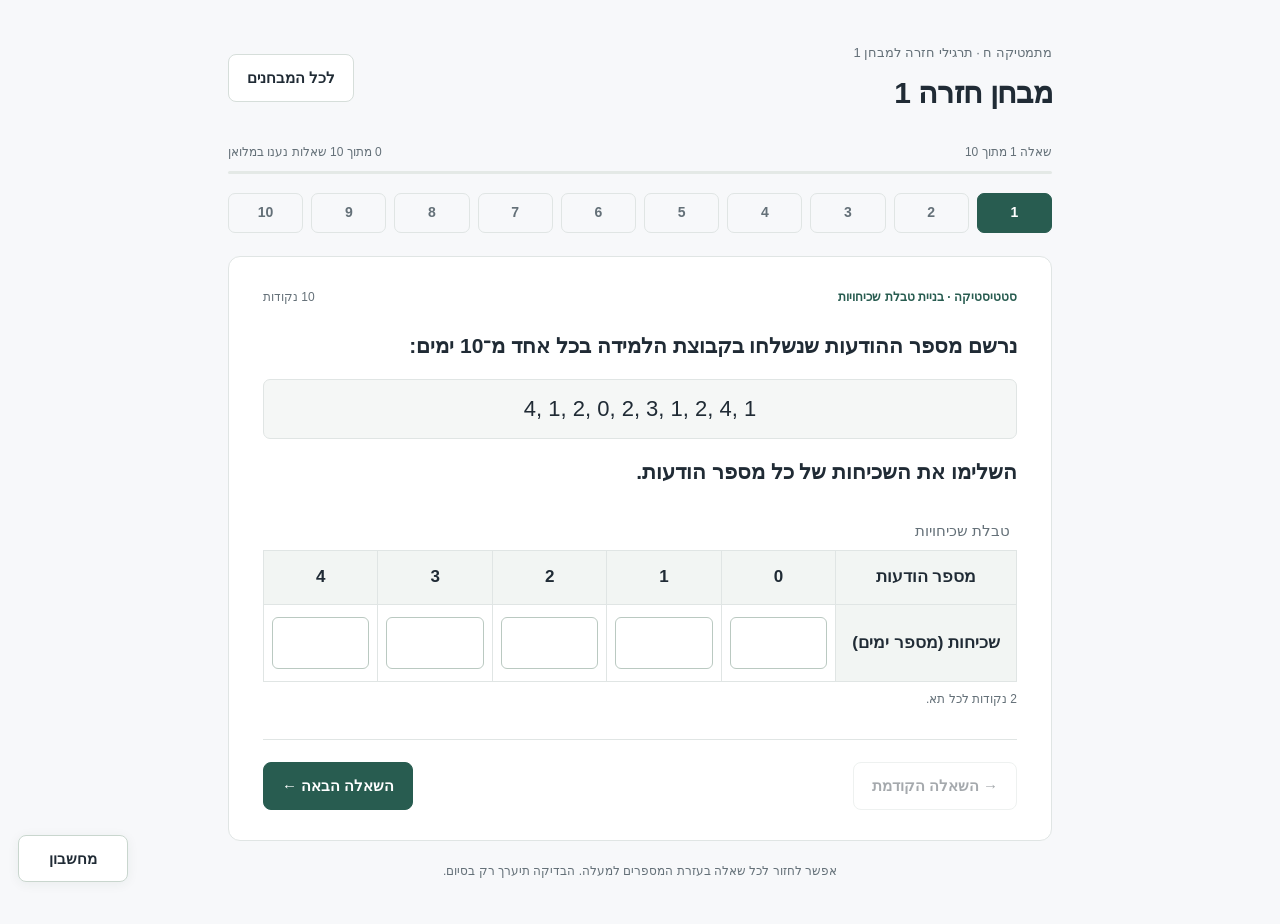
==== commit a0b60bd5: "Remove the top banner from all three exam pages" ====
--- a/exam-1.html
+++ b/exam-1.html
@@ -1,444 +1,546 @@
-<!doctype html>
-<html lang="he" dir="rtl">
-<head>
-<meta charset="utf-8">
-<meta name="viewport" content="width=device-width,initial-scale=1">
-<meta http-equiv="Content-Security-Policy" content="default-src 'none'; script-src 'unsafe-inline'; style-src 'self' 'unsafe-inline'; img-src 'self' data:; connect-src 'none'; base-uri 'none'; form-action 'none'">
-<title>מבחן חזרה 1 · מתמטיקה לכיתה ח׳</title>
-<style>
-:root{--ink:#182d49;--muted:#526275;--blue:#225bd5;--line:#dce5ef;--green:#11684b;--red:#a52d46;--paper:#f5f7fa}*{box-sizing:border-box}[hidden]{display:none!important}body{margin:0;background:var(--paper);color:var(--ink);font-family:Arial,"Segoe UI",sans-serif;line-height:1.65}button,input{font:inherit}button{cursor:pointer}button:focus-visible,input:focus-visible,summary:focus-visible{outline:3px solid #df9b24;outline-offset:4px}button:disabled{cursor:default;opacity:.4}main{max-width:880px;margin:32px auto;padding:0 24px}header{display:flex;justify-content:space-between;align-items:center;gap:16px;margin-bottom:22px}.eyebrow{font-size:14px;color:var(--muted);margin:0 0 2px}h1{font-size:29px;line-height:1.3;margin:0}.badge{font-size:13px;color:var(--blue);background:#eaf0fc;padding:5px 11px;border-radius:30px;white-space:nowrap}.card{background:white;border:1px solid var(--line);border-radius:15px;padding:28px 32px;min-width:0}.intro h2{font-size:25px;margin:0 0 12px}.intro p{margin:10px 0}.intro ul{padding-right:23px;margin:18px 0 23px}.intro li{margin:8px 0}.facts{display:flex;flex-wrap:wrap;gap:10px;margin:20px 0}.facts span{border:1px solid var(--line);border-radius:8px;padding:5px 12px;font-size:14px}.primary,.secondary{border-radius:9px;padding:10px 20px;font-weight:bold;border:1px solid transparent}.primary{background:var(--blue);color:white}.primary:hover{background:#1749b7}.secondary{background:white;border-color:#ccd8e7;color:var(--ink)}.secondary:hover{background:#f2f6ff}.quiet{font-size:14px;color:var(--muted)}.status{font-size:13px;color:var(--muted);margin:12px 0}.progress-header{display:flex;justify-content:space-between;gap:12px;font-size:14px;margin:0 0 9px;color:var(--muted)}.track{height:5px;background:#e1e8f1;border-radius:10px;overflow:hidden;margin-bottom:16px}.track>span{display:block;height:100%;background:var(--blue);transition:width .2s}.question-nav{display:grid;grid-template-columns:repeat(10,1fr);gap:7px;margin-bottom:18px}.question-nav button{border:1px solid #cbd7e7;border-radius:7px;min-height:38px;background:white;color:var(--ink);font-weight:bold;padding:3px}.question-nav button.answered{background:#e7eefc;border-color:#a5bee9}.question-nav button.partial{background:linear-gradient(90deg,#e7eefc 50%,white 50%)}.question-nav button[aria-current=step]{outline:2px solid var(--blue);outline-offset:1px}.card-meta{display:flex;justify-content:space-between;align-items:center;gap:12px;margin-bottom:10px;font-size:14px;color:var(--muted)}.topic{color:var(--blue);font-weight:bold}.question-title{font-size:23px;line-height:1.65;margin:0 0 15px}.question-title:focus,#result-title:focus{outline:none}.visual{margin:18px 0;background:#f8fafc;border:1px solid #e6edf5;border-radius:12px;padding:12px;text-align:center}.visual svg{max-width:100%;height:auto;max-height:350px;display:block;margin:auto}.visual svg.coordinate-grid{max-height:410px}.diagram-note{font-size:12px;color:var(--muted);text-align:center;margin:3px 0 0}.part{margin:22px 0 0;padding:0;border:0;min-width:0;width:100%}.part+.part{border-top:1px solid var(--line);padding-top:20px}.part legend{float:right;width:100%;font-size:18px;font-weight:bold;margin-bottom:10px;padding:0}.part legend+*{clear:both}.part-points{font-size:12px;color:var(--muted);font-weight:normal;margin-inline-start:7px}.answers{display:grid;grid-template-columns:repeat(2,minmax(0,1fr));gap:11px}.answer{background:white;border:1.5px solid #d3ddea;min-height:60px;border-radius:10px;display:flex;align-items:center;gap:12px;text-align:right;padding:12px;color:var(--ink);font-size:20px;width:100%}.answer:hover{background:#f2f6ff;border-color:#789ee9}.answer[aria-pressed=true]{border-color:var(--blue);background:#edf3ff;box-shadow:inset 0 0 0 1px var(--blue)}.letter{display:grid;place-items:center;min-width:27px;height:27px;font-size:13px;border-radius:6px;background:#f0f4f8;color:var(--muted);flex-shrink:0}.answer[aria-pressed=true] .letter{background:var(--blue);color:white}.choice-value{min-width:0;flex:1}.input-row{display:flex;gap:10px;align-items:center;flex-wrap:wrap}.input-row input{width:200px;max-width:100%;border:1.5px solid #b5c8e0;border-radius:8px;padding:10px 13px;color:var(--ink);background:white;font-size:22px;text-align:center}.input-row input:focus{border-color:var(--blue)}.number-help{font-size:12px;color:var(--muted);margin:7px 0 0}.footer-nav{display:flex;justify-content:space-between;gap:10px;flex-wrap:wrap;border-top:1px solid var(--line);margin-top:26px;padding-top:20px}.finish-hint{font-size:13px;color:var(--muted);margin:16px 0 0;text-align:center}.math{max-width:100%;display:inline-block;direction:ltr;unicode-bidi:isolate;font-family:"Cambria Math","Times New Roman",serif;white-space:nowrap;vertical-align:middle}.answer .math{overflow-x:auto;overflow-y:hidden}.math sup{line-height:0}svg text{font-family:Arial,sans-serif;direction:ltr;unicode-bidi:isolate;fill:#243b58;font-size:17px}svg .grid{stroke:#dce5ef;stroke-width:1}svg .axis{stroke:#62758c;stroke-width:1.6}svg .geometry{stroke:#225bd5;stroke-width:2.6;fill:none;stroke-linecap:round;stroke-linejoin:round}svg .point{fill:#225bd5}svg .arc{stroke:#bd6b1b;stroke-width:2;fill:none}svg .arc-label{fill:#9d5514;font-size:17px}svg .point-label{font-weight:bold;paint-order:stroke;stroke:#f8fafc;stroke-width:5;stroke-linejoin:round}.score-card{text-align:center;padding-top:25px;padding-bottom:25px}.score-card h2{font-size:25px;margin:0}.score{direction:ltr;unicode-bidi:isolate;font-size:64px;font-weight:bold;line-height:1.2;color:var(--blue);margin:12px 0}.score small{font-size:24px;color:var(--muted);font-weight:normal}.result-actions{display:flex;gap:10px;justify-content:center;flex-wrap:wrap;margin-top:17px}.review-header{display:flex;justify-content:space-between;align-items:center;gap:10px;flex-wrap:wrap;margin:27px 0 15px}.review-header h3{margin:0;font-size:21px}.review{margin:15px 0}.review h3{font-size:20px;margin:0 0 10px}.review .prompt{margin:8px 0 15px;font-size:18px}.review-part{border-right:3px solid var(--line);padding:12px 15px;background:#f8fafc;border-radius:7px;margin:12px 0}.review-part.wrong{border-right-color:var(--red);background:#fff5f6}.review-part.correct{border-right-color:var(--green);background:#f0f8f4}.review-part p{margin:5px 0}.bad{color:var(--red)}.good{color:var(--green)}.solution{border-top:1px solid #dce5ef;padding-top:8px!important;margin-top:10px!important}.empty-review{text-align:center;padding:28px}.page-footer{text-align:center;color:var(--muted);font-size:12px;margin:22px 0}.dialog-overlay{position:fixed;inset:0;background:#182d4980;z-index:100;display:grid;place-items:center;padding:20px}.dialog{background:white;max-width:490px;width:100%;border-radius:15px;padding:27px;box-shadow:0 12px 80px #182d4940}.dialog h2{margin:0 0 12px;font-size:24px}.dialog p{margin:0 0 20px}.dialog-actions{display:flex;flex-wrap:wrap;gap:10px}.sr-only{position:absolute;width:1px;height:1px;padding:0;margin:-1px;overflow:hidden;clip:rect(0,0,0,0);white-space:nowrap;border:0}body.modal-open{overflow:hidden}@media(max-width:640px){main{margin:22px auto;padding:0 15px}h1{font-size:25px}.card{padding:23px 18px}.question-title{font-size:21px}.answers{grid-template-columns:1fr}.answer{font-size:20px;min-height:55px}.question-nav{gap:5px}.question-nav button{min-height:35px}.visual{padding:5px}.badge{font-size:11px;padding:5px 8px}.part legend{font-size:17px}.footer-nav button{padding:10px 15px}svg text{font-size:18px}}@media(prefers-reduced-motion:reduce){*{transition:none!important}}@media print{body{background:white}main{max-width:none;margin:0;padding:0}.question-nav,.footer-nav,.result-actions,.review-header button,.dialog-overlay,.status,.page-footer{display:none!important}.card{break-inside:avoid;border-color:#aaa}.review{break-inside:avoid}.score{font-size:40px}.visual svg{max-height:240px}.badge{display:none}#intro,#quiz{display:none!important}}
-.angle-symbol{display:inline-block;width:1em;height:1em;vertical-align:-.13em;margin-inline-end:.06em;overflow:visible;fill:none;stroke:currentColor;stroke-width:1.5;stroke-linecap:round;stroke-linejoin:round}
-.fraction-expression{font-family:"Cambria Math","Times New Roman",serif;font-size:1em;math-style:normal;direction:ltr}
-.home-link{display:inline-flex;align-items:center;text-decoration:none}.home-link:focus-visible{outline:3px solid #df9b24;outline-offset:4px}
-svg .context-axis-title{direction:rtl;font-size:17px;font-weight:bold}
-svg .person-label{direction:rtl;font-size:17px}
-.data-table{border-collapse:collapse;width:100%;font-size:17px;margin:16px 0}.data-table th,.data-table td{border:1px solid var(--line);padding:8px;text-align:center}.data-table th{background:#edf3fa}.multi-instruction{font-size:14px;color:var(--muted);margin:4px 0 10px}.answer.multiple .letter{border:1px solid #9aabc2;background:white;border-radius:4px}.answer.multiple[aria-pressed=true] .letter{color:white;background:var(--blue)}.diagram-option{display:block;text-align:center;padding:12px}.diagram-option>.letter{display:inline-grid;margin-left:8px}.diagram-option .choice-value{display:inline}.option-diagram{display:block;margin-top:12px;background:#f8fafc;border-radius:8px;padding:7px}.option-diagram>svg{display:block;width:100%;height:auto;max-height:270px}.option-diagram svg text{font-size:21px}.point-controls{display:flex;flex-wrap:wrap;gap:14px;align-items:end}.point-controls label{display:flex;flex-direction:column;gap:5px;max-width:150px}.point-controls input{width:100%}.placement-hint{font-size:14px;color:var(--blue);margin:8px 0}.placement-status{display:block;font-size:18px;text-align:center;min-height:30px;margin:12px 0}.clickable-diagram{cursor:crosshair;touch-action:manipulation}.clickable-diagram:focus-visible{outline:3px solid #df9b24;outline-offset:2px}.answer-list{display:flex;flex-wrap:wrap;gap:7px}.answer-list>span{background:#fff;border:1px solid var(--line);padding:3px 8px;border-radius:5px}.review-option{max-width:340px}.review-option .visual{margin:10px 0}.review-option svg{max-height:230px}@media(max-width:640px){.answers.with-diagrams{grid-template-columns:1fr}.data-table{font-size:15px}.data-table td,.data-table th{padding:6px 4px}}
-.point-controls{direction:ltr;justify-content:flex-end;flex-wrap:nowrap}
-.point-controls label{direction:rtl;text-align:right;flex:0 1 150px;min-width:0}
-</style>
-<style>.data-row{direction:ltr;unicode-bidi:isolate;display:block;text-align:center;padding:12px 8px;font:22px Arial;background:#edf3ff;border-radius:8px;margin:14px 0;overflow-x:auto;white-space:nowrap}.question-title{font-size:21px}.question-title .data-table{font-weight:normal}.data-table caption{font-size:15px;text-align:right;color:var(--muted);padding:7px}.bar-label{font-size:16px}.chart-caption{font-size:14px;font-weight:bold;text-align:center;margin:3px}.grid-numbers{font-size:13px;paint-order:stroke;stroke:#f8fafc;stroke-width:3}.visual svg.coordinate-grid{max-height:440px}.point-controls{justify-content:flex-start}header{align-items:flex-start}.bar-input{max-width:130px}.footer-nav{clear:both}@media(max-width:450px){header{flex-wrap:wrap}.question-nav{grid-template-columns:repeat(5,1fr)}.data-row{font-size:18px}.data-table{font-size:14px}.part legend{float:none} .visual svg.coordinate-grid{max-height:none}}@media print{header .home-link{display:none}.review{break-inside:auto}.review-part{break-inside:avoid}.data-row{white-space:normal}.question-title{font-size:18px}}</style><style>.answers.wide-options{grid-template-columns:1fr}.part legend{float:none}.point-controls{justify-content:flex-end}</style><style>.frequency-input-table{table-layout:fixed;margin:20px 0 6px}
-.frequency-input-table th:first-child{width:24%}
-.frequency-input-table th,.frequency-input-table td{padding:12px 8px}
-.frequency-input-table input{display:block;width:100%;min-width:0;min-height:48px;padding:6px 2px;border:2px solid #122640;border-radius:0;background:#fff;color:#112640;box-shadow:inset 2px 2px 0 #d7e8ed;text-align:center;font-size:22px}
-@media(max-width:450px){.frequency-input-table{font-size:14px}.frequency-input-table th,.frequency-input-table td{padding:8px 3px}.frequency-input-table input{font-size:18px;min-height:44px}.frequency-input-table th:first-child{width:26%}}
-</style><style>.mean-method{display:flex;flex-direction:column;align-items:flex-start;gap:10px;min-width:0;width:100%;font-size:17px}
-.method-description{line-height:1.55}
-.mean-fraction{display:inline-flex;flex-direction:column;align-items:stretch;align-self:center;max-width:100%;font:22px/1.5 "Cambria Math","Times New Roman",serif;text-align:center;unicode-bidi:isolate;padding:0 4px}
-.mean-numerator{display:flex;flex-wrap:wrap;justify-content:center;gap:0 5px;border-bottom:1.5px solid currentColor;padding:0 6px 3px}
-.sum-term{white-space:nowrap}.mean-denominator{padding-top:2px}
-.answer:has(.mean-method){padding:15px 14px;align-items:flex-start}
-.review-part .mean-method{padding:10px 0}
-@media(max-width:450px){.mean-method{font-size:16px}.mean-fraction{font-size:20px}.answer:has(.mean-method){padding:12px 10px;gap:8px}}
-</style><style>.visual svg.editable-bars{width:100%;max-height:430px}
-.editable-bars .bar-control{cursor:ns-resize;touch-action:none;outline:none}
-.editable-bars .student-bar{fill:#a5edff;stroke:#122640;stroke-width:2}
-.bar-handle-line{stroke:#122640;stroke-width:3;stroke-dasharray:4 3}
-.bar-handle{fill:#fff;stroke:#122640;stroke-width:2.5}
-.bar-value{font-size:16px;font-weight:bold;pointer-events:none;paint-order:stroke;stroke:#fff;stroke-width:3px}
-.is-set .bar-handle-line{stroke-dasharray:none}.is-set .bar-handle{fill:#60e99a}
-.bar-control:hover .bar-hit{fill:#4bbded14}
-.bar-control:focus-visible .bar-hit{stroke:#15274b;stroke-width:2;stroke-dasharray:5 4;fill:#4bbded14}
-.bar-controls-help,.bar-controls-status{text-align:center;font-size:14px;line-height:1.6;margin:8px 0}
-.bar-controls-status{font-weight:bold;color:#254e67}
-</style><style>.fraction-input{display:flex;flex-direction:column;gap:8px;width:112px;max-width:100%;padding:4px 0;margin:5px 0}
-.fraction-input input{display:block;width:100%;min-width:0;min-height:48px;border:2px solid #122640;border-radius:0;background:#fff;color:#112640;padding:8px;text-align:center;font-size:22px;box-shadow:inset 2px 2px 0 #d7e8ed}
-.fraction-input input::placeholder{font-size:16px;color:#526275;opacity:1}
-.fraction-line{display:block;height:2px;background:#122640;margin:0 -4px}
-.fraction-input input[aria-invalid=true]{border-color:#a52d46}
-.fraction-error{color:#a52d46;font-size:13px;margin:7px 0}
-.stacked-fraction{display:inline-flex;flex-direction:column;align-items:stretch;min-width:36px;margin:0 5px;vertical-align:middle;text-align:center;font:22px/1.4 "Cambria Math","Times New Roman",serif;unicode-bidi:isolate}
-.stacked-fraction>span:first-child{border-bottom:1.5px solid currentColor;padding:0 6px 2px}.stacked-fraction>span:last-child{padding:2px 6px 0}
-</style><style>.calculator-toggle{position:fixed;left:18px;bottom:18px;z-index:41;min-width:110px}
-.calculator-panel{position:fixed;left:18px;bottom:80px;z-index:40;width:292px;max-width:calc(100vw - 36px);max-height:calc(100dvh - 100px);overflow:auto;background:#ecfaff;border:3px solid #122640;box-shadow:5px 5px 0 #142847;padding:14px;color:#112640}
-.calculator-heading{display:flex;align-items:center;justify-content:space-between;gap:12px;margin-bottom:8px}.calculator-heading h2{font-size:22px;margin:0}
-.calculator-close{border:0;background:transparent;color:inherit;font-size:25px;width:36px;height:36px;line-height:1}
-.calculator-panel>label{display:block;font-size:13px;margin-bottom:4px}
-#calculator-expression{width:100%;min-height:46px;padding:8px;border:2px solid #122640;border-radius:0;background:#fff;color:#112640;box-shadow:inset 2px 2px 0 #d7e8ed;font:20px/1.3 Arial;text-align:left}
-.calculator-result{display:flex;align-items:center;justify-content:space-between;gap:10px;margin:10px 0;min-height:36px;font-size:13px}
-#calculator-result{font-size:25px;line-height:1.3;overflow-wrap:anywhere;text-align:left;min-width:0}
-.calculator-keys{display:grid;grid-template-columns:repeat(4,minmax(0,1fr));gap:7px}
-.calculator-keys button{min-height:44px;border:2px solid #122640;border-radius:0;background:#fff7e9;color:#112640;font-size:21px;box-shadow:2px 2px 0 #142847}
-.calculator-keys button:hover{background:#ffdeb7}.calculator-keys .calculator-operator{background:#ffd19a}.calculator-keys .calculator-equals{background:#60e99a}
-#calculator-help{font-size:12px;line-height:1.6;margin:12px 0 0}.calculator-error{font-size:13px;color:#a52d46;margin:8px 0}
-@media(min-width:1100px){body.calculator-open main{margin-left:max(320px,calc((100% - 880px)/2))}}
-@media(max-width:450px){.calculator-toggle{left:12px;bottom:12px;min-height:44px}.calculator-panel{left:12px;bottom:72px;width:280px;max-width:calc(100vw - 24px);max-height:calc(100dvh - 88px)}}
-@media print{.calculator-toggle,.calculator-panel{display:none!important}body.calculator-open main{margin-left:0}}
-</style><style>.part-heading{display:flex;flex-wrap:wrap;align-items:baseline;gap:4px 12px;direction:rtl}
-.part-label{min-width:0;direction:rtl;unicode-bidi:isolate;text-align:right}
-.label-symbol{direction:ltr;unicode-bidi:isolate;white-space:nowrap}
-.part-points{display:inline-block;direction:rtl;unicode-bidi:isolate;white-space:nowrap}
-.part-heading>.part-points{flex:0 0 auto;margin:0}
-</style><meta name="theme-color" content="#f7f8fa"><meta name="description" content="מבחן חזרה במתמטיקה לכיתה ח׳: סטטיסטיקה, מערכת הצירים ומלבנים. תרגול עצמאי עם ציון והסברים."><link rel="icon" href="favicon.svg" type="image/svg+xml"><link rel="stylesheet" href="site.css"></head>
-<body>
-<a class="skip-link" href="#quiz">דילוג למבחן</a><header class="site-top"><a class="site-brand" href="./"><span class="brand-mark" aria-hidden="true">ח׳</span> מתמטיקה ח׳</a><a class="top-back" href="./">לכל המבחנים <span aria-hidden="true">←</span></a></header>
-<main>
-<header><div><p class="eyebrow">מתמטיקה ח · תרגילי חזרה למבחן 1</p><h1 id="title"></h1></div><a class="secondary home-link" href="./">לכל המבחנים</a></header>
-<section id="quiz" hidden aria-label="המבחן"><div class="progress-header"><span id="question-progress"></span><span id="answered-progress" aria-live="polite"></span></div><div class="track" aria-hidden="true"><span id="progress-bar"></span></div><nav id="question-nav" class="question-nav" aria-label="מעבר בין שאלות"></nav><article class="card"><div class="card-meta"><span id="topic" class="topic"></span><span>10 נקודות</span></div><h2 id="question-title" class="question-title" tabindex="-1"></h2><div id="question-drawing"></div><div id="question-table"></div><div id="parts"></div><div class="footer-nav"><button id="previous" class="secondary">→ השאלה הקודמת</button><button id="next" class="primary">השאלה הבאה ←</button><button id="finish" class="primary" hidden>סיום המבחן וקבלת ציון</button></div></article><p class="finish-hint">אפשר לחזור לכל שאלה בעזרת המספרים למעלה. הבדיקה תיערך רק בסיום.</p></section>
-<section id="results" hidden aria-labelledby="result-title"><div class="card score-card"><h2 id="result-title" tabindex="-1">המבחן הסתיים</h2><div class="score"><span id="score-value"></span><small> / 100</small></div><p id="result-summary"></p><div class="result-actions"><a class="secondary home-link" href="./">לכל המבחנים</a><button id="restart" class="secondary">פתרון מחדש</button><button id="print" class="secondary">הדפסת התוצאות</button></div></div><div class="review-header"><h3 id="review-title">הטעויות והסברים לתיקון</h3><button id="toggle-review" class="secondary" aria-pressed="false">הצגת כל הפתרונות</button></div><div id="review-list"></div></section>
-<p id="storage-status" class="status" role="status" hidden></p>
-<noscript><p class="card">כדי לענות על המבחן ולקבל ציון, יש לפתוח את הקובץ בדפדפן שבו JavaScript מופעל.</p></noscript>
-<button id="calculator-toggle" class="secondary calculator-toggle" type="button" aria-expanded="false" aria-controls="calculator-panel">מחשבון</button>
-<aside id="calculator-panel" class="calculator-panel" aria-labelledby="calculator-title" hidden>
- <div class="calculator-heading"><h2 id="calculator-title">מחשבון</h2><button id="calculator-close" class="calculator-close" type="button" aria-label="סגירת המחשבון">×</button></div>
- <label for="calculator-expression">תרגיל</label>
- <input id="calculator-expression" type="text" dir="ltr" inputmode="decimal" autocomplete="off" spellcheck="false" maxlength="240" placeholder="(6+8+10)÷3" aria-describedby="calculator-help calculator-error">
- <div class="calculator-result"><span>תוצאה</span><output id="calculator-result" dir="ltr" aria-live="polite">—</output></div>
- <p id="calculator-error" class="calculator-error" role="status" hidden></p>
- <div class="calculator-keys" dir="ltr">
-  <button type="button" data-calc-action="clear" aria-label="ניקוי החישוב">C</button><button type="button" data-calc-action="backspace" aria-label="מחיקת תו אחרון">⌫</button><button type="button" data-calc-key="(" aria-label="פתיחת סוגריים">(</button><button type="button" data-calc-key=")" aria-label="סגירת סוגריים">)</button>
-  <button type="button" data-calc-key="7">7</button><button type="button" data-calc-key="8">8</button><button type="button" data-calc-key="9">9</button><button type="button" data-calc-key="÷" class="calculator-operator" aria-label="חילוק">÷</button>
-  <button type="button" data-calc-key="4">4</button><button type="button" data-calc-key="5">5</button><button type="button" data-calc-key="6">6</button><button type="button" data-calc-key="×" class="calculator-operator" aria-label="כפל">×</button>
-  <button type="button" data-calc-key="1">1</button><button type="button" data-calc-key="2">2</button><button type="button" data-calc-key="3">3</button><button type="button" data-calc-key="−" class="calculator-operator" aria-label="חיסור">−</button>
-  <button type="button" data-calc-key="0">0</button><button type="button" data-calc-key="." aria-label="נקודה עשרונית">.</button><button type="button" data-calc-action="equals" class="calculator-equals" aria-label="חישוב התוצאה">=</button><button type="button" data-calc-key="+" class="calculator-operator" aria-label="חיבור">+</button>
- </div>
- <p id="calculator-help">לחישוב ממוצע: חברו את הנתונים, לחצו = ואז חלקו במספר הנתונים. אפשר גם להקליד תרגיל עם סוגריים.</p>
-</aside>
-
-</main>
-<div id="dialog-overlay" class="dialog-overlay" hidden><section class="dialog" role="dialog" aria-modal="true" aria-labelledby="dialog-title" aria-describedby="dialog-description"><h2 id="dialog-title"></h2><p id="dialog-description"></p><div class="dialog-actions"><button id="dialog-confirm" class="primary"></button><button id="dialog-cancel" class="secondary">חזרה למבחן</button></div></section></div>
-<script id="exam-data" type="application/json">{"number": 1, "revision": "math8-varied-20261027-v2", "title": "מבחן חזרה 1", "questions": [{"topic": "סטטיסטיקה · בניית טבלת שכיחויות", "prompt": "נרשם מספר ההודעות שנשלחו בקבוצת הלמידה בכל אחד מ־10 ימים:\u003cdiv class=\"data-row\" dir=\"ltr\">4, 1, 2, 0, 2, 3, 1, 2, 4, 1\u003c/div>השלימו את השכיחות של כל מספר הודעות.", "parts": [{"type": "number", "label": "שכיחות של \u003cspan class=\"math\">0\u003c/span> הודעות", "answer": 1, "explanation": "הערך \u003cspan class=\"math\">0\u003c/span> מופיע ברשימה \u003cspan class=\"math\">1\u003c/span> פעמים.", "unit": ""}, {"type": "number", "label": "שכיחות של \u003cspan class=\"math\">1\u003c/span> הודעות", "answer": 3, "explanation": "הערך \u003cspan class=\"math\">1\u003c/span> מופיע ברשימה \u003cspan class=\"math\">3\u003c/span> פעמים.", "unit": ""}, {"type": "number", "label": "שכיחות של \u003cspan class=\"math\">2\u003c/span> הודעות", "answer": 3, "explanation": "הערך \u003cspan class=\"math\">2\u003c/span> מופיע ברשימה \u003cspan class=\"math\">3\u003c/span> פעמים.", "unit": ""}, {"type": "number", "label": "שכיחות של \u003cspan class=\"math\">3\u003c/span> הודעות", "answer": 1, "explanation": "הערך \u003cspan class=\"math\">3\u003c/span> מופיע ברשימה \u003cspan class=\"math\">1\u003c/span> פעמים.", "unit": ""}, {"type": "number", "label": "שכיחות של \u003cspan class=\"math\">4\u003c/span> הודעות", "answer": 2, "explanation": "הערך \u003cspan class=\"math\">4\u003c/span> מופיע ברשימה \u003cspan class=\"math\">2\u003c/span> פעמים.", "unit": ""}], "drawing": null, "sourceExercise": "סטטיסטיקה 1, 9", "observations": [4, 1, 2, 0, 2, 3, 1, 2, 4, 1], "answerTable": {"values": [0, 1, 2, 3, 4], "valueLabel": "מספר הודעות", "answerLabel": "שכיחות (מספר ימים)"}, "id": "1-1"}, {"topic": "סטטיסטיקה · סידור נתונים וחציון", "prompt": "זמני ההליכה לבית הספר, בדקות, של 9 תלמידים:\u003cdiv class=\"data-row\" dir=\"ltr\">18, 12, 9, 15, 12, 21, 6, 18, 12\u003c/div>", "parts": [{"type": "choice", "label": "איזו רשימה מסודרת נכון מהקטן לגדול?", "options": ["\u003cspan class=\"math\">6, 9, 12, 12, 12, 15, 18, 18, 21\u003c/span>", "\u003cspan class=\"math\">6, 9, 12, 12, 15, 18, 18, 18, 21\u003c/span>", "\u003cspan class=\"math\">21, 18, 18, 15, 12, 12, 12, 9, 6\u003c/span>", "\u003cspan class=\"math\">6, 9, 12, 15, 12, 12, 18, 18, 21\u003c/span>"], "answer": 0, "explanation": "יש לשמור את כל תשעת הנתונים ואת מספר המופעים של כל ערך, ולסדר בסדר עולה."}, {"type": "number", "label": "מה החציון?", "answer": 12, "explanation": "יש 9 נתונים, ולכן החציון הוא הנתון החמישי ברשימה המסודרת: \u003cspan class=\"math\">12\u003c/span>.", "unit": "דקות"}, {"type": "number", "label": "מה השכיח?", "answer": 12, "explanation": "הזמן \u003cspan class=\"math\">12\u003c/span> דקות מופיע שלוש פעמים, יותר מכל זמן אחר.", "unit": "דקות"}], "drawing": null, "sourceExercise": "סטטיסטיקה 3", "observations": [18, 12, 9, 15, 12, 21, 6, 18, 12], "id": "1-2"}, {"topic": "סטטיסטיקה · ממוצע וחציון במספר זוגי של נתונים", "prompt": "אלה הציונים של 8 תלמידים:\u003cdiv class=\"data-row\" dir=\"ltr\">86, 62, 94, 78, 70, 94, 74, 90\u003c/div>", "parts": [{"type": "choice", "label": "איזו דרך מחשבת נכון את ממוצע הציונים?", "options": ["\u003cspan class=\"mean-method\">\u003cspan class=\"method-description\">מחברים את כל הציונים ומחלקים במספר הציונים השונים.\u003c/span>\u003cspan class=\"mean-fraction\" dir=\"ltr\" role=\"math\" aria-label=\"(86+62+94+78+70+94+74+90) / 7\">\u003cspan class=\"mean-numerator\">\u003cspan class=\"sum-term\">86 + \u003c/span>\u003cspan class=\"sum-term\">62 + \u003c/span>\u003cspan class=\"sum-term\">94 + \u003c/span>\u003cspan class=\"sum-term\">78 + \u003c/span>\u003cspan class=\"sum-term\">70 + \u003c/span>\u003cspan class=\"sum-term\">94 + \u003c/span>\u003cspan class=\"sum-term\">74 + \u003c/span>\u003cspan class=\"sum-term\">90\u003c/span>\u003c/span>\u003cspan class=\"mean-denominator\">7\u003c/span>\u003c/span>\u003c/span>", "\u003cspan class=\"mean-method\">\u003cspan class=\"method-description\">מחברים את כל הציונים ומחלקים במספר התלמידים.\u003c/span>\u003cspan class=\"mean-fraction\" dir=\"ltr\" role=\"math\" aria-label=\"(86+62+94+78+70+94+74+90) / 8\">\u003cspan class=\"mean-numerator\">\u003cspan class=\"sum-term\">86 + \u003c/span>\u003cspan class=\"sum-term\">62 + \u003c/span>\u003cspan class=\"sum-term\">94 + \u003c/span>\u003cspan class=\"sum-term\">78 + \u003c/span>\u003cspan class=\"sum-term\">70 + \u003c/span>\u003cspan class=\"sum-term\">94 + \u003c/span>\u003cspan class=\"sum-term\">74 + \u003c/span>\u003cspan class=\"sum-term\">90\u003c/span>\u003c/span>\u003cspan class=\"mean-denominator\">8\u003c/span>\u003c/span>\u003c/span>", "\u003cspan class=\"mean-method\">\u003cspan class=\"method-description\">סופרים כל ציון שונה פעם אחת ומחלקים במספר הציונים השונים.\u003c/span>\u003cspan class=\"mean-fraction\" dir=\"ltr\" role=\"math\" aria-label=\"(86+62+94+78+70+74+90) / 7\">\u003cspan class=\"mean-numerator\">\u003cspan class=\"sum-term\">86 + \u003c/span>\u003cspan class=\"sum-term\">62 + \u003c/span>\u003cspan class=\"sum-term\">94 + \u003c/span>\u003cspan class=\"sum-term\">78 + \u003c/span>\u003cspan class=\"sum-term\">70 + \u003c/span>\u003cspan class=\"sum-term\">74 + \u003c/span>\u003cspan class=\"sum-term\">90\u003c/span>\u003c/span>\u003cspan class=\"mean-denominator\">7\u003c/span>\u003c/span>\u003c/span>", "\u003cspan class=\"mean-method\">\u003cspan class=\"method-description\">מחברים את הציון הנמוך ואת הציון הגבוה ומחלקים ב־2.\u003c/span>\u003cspan class=\"mean-fraction\" dir=\"ltr\" role=\"math\" aria-label=\"(62+94) / 2\">\u003cspan class=\"mean-numerator\">\u003cspan class=\"sum-term\">62 + \u003c/span>\u003cspan class=\"sum-term\">94\u003c/span>\u003c/span>\u003cspan class=\"mean-denominator\">2\u003c/span>\u003c/span>\u003c/span>"], "answer": 1, "explanation": "בממוצע סופרים את הציון של כל תלמיד, ולכן 94 מופיע פעמיים. סכום שמונת הציונים הוא \u003cspan class=\"math\">648\u003c/span> ומחלקים ב־8: \u003cspan class=\"math\">648/8=81\u003c/span>. אין להשמיט ציון חוזר, וממוצע שני הקצוות אינו ממוצע כל הנתונים."}, {"type": "number", "label": "מצאו את החציון.", "answer": 82, "explanation": "לאחר סידור: \u003cspan class=\"math\">62, 70, 74, 78, 86, 90, 94, 94\u003c/span>. שני האמצעיים הם 78 ו־86, ולכן \u003cspan class=\"math\">(78+86)/2 = 82\u003c/span>.", "unit": ""}], "drawing": null, "sourceExercise": "סטטיסטיקה 4, 7", "observations": [86, 62, 94, 78, 70, 94, 74, 90], "id": "1-3"}, {"topic": "סטטיסטיקה · בניית דיאגרמה מרשימה", "prompt": "מספר האימונים השבועיים של 8 תלמידים:\u003cdiv class=\"data-row\" dir=\"ltr\">3, 1, 2, 0, 3, 2, 1, 2\u003c/div>בנו דיאגרמת עמודות: סמנו את הגובה המתאים מעל כל מספר אימונים בלחיצה או בגרירה.", "parts": [{"type": "number", "label": "גובה העמודה עבור \u003cspan class=\"math\">0\u003c/span> אימונים", "answer": 1, "explanation": "סופרים ברשימה \u003cspan class=\"math\">1\u003c/span> תלמידים שהתאמנו \u003cspan class=\"math\">0\u003c/span> פעמים.", "unit": "תלמידים"}, {"type": "number", "label": "גובה העמודה עבור \u003cspan class=\"math\">1\u003c/span> אימונים", "answer": 2, "explanation": "סופרים ברשימה \u003cspan class=\"math\">2\u003c/span> תלמידים שהתאמנו \u003cspan class=\"math\">1\u003c/span> פעמים.", "unit": "תלמידים"}, {"type": "number", "label": "גובה העמודה עבור \u003cspan class=\"math\">2\u003c/span> אימונים", "answer": 3, "explanation": "סופרים ברשימה \u003cspan class=\"math\">3\u003c/span> תלמידים שהתאמנו \u003cspan class=\"math\">2\u003c/span> פעמים.", "unit": "תלמידים"}, {"type": "number", "label": "גובה העמודה עבור \u003cspan class=\"math\">3\u003c/span> אימונים", "answer": 2, "explanation": "סופרים ברשימה \u003cspan class=\"math\">2\u003c/span> תלמידים שהתאמנו \u003cspan class=\"math\">3\u003c/span> פעמים.", "unit": "תלמידים"}], "drawing": {"kind": "bars", "title": "מספר האימונים בשבוע", "xLabel": "מספר אימונים", "yLabel": "מספר תלמידים", "labels": [0, 1, 2, 3], "values": null, "editable": true}, "sourceExercise": "סטטיסטיקה 6, 9", "observations": [3, 1, 2, 0, 3, 2, 1, 2], "id": "1-4"}, {"topic": "סטטיסטיקה · שכיחות יחסית של קבוצת ציונים", "prompt": "בטבלה ציוני 10 תלמידים:\u003ctable class=\"data-table\">\u003ccaption>ציוני המבחן\u003c/caption>\u003ctr>\u003cth scope=\"row\">ציון\u003c/th>\u003cth scope=\"col\">60\u003c/th>\u003cth scope=\"col\">70\u003c/th>\u003cth scope=\"col\">80\u003c/th>\u003cth scope=\"col\">90\u003c/th>\u003cth scope=\"col\">100\u003c/th>\u003c/tr>\u003ctr>\u003cth scope=\"row\">שכיחות\u003c/th>\u003ctd>1\u003c/td>\u003ctd>2\u003c/td>\u003ctd>3\u003c/td>\u003ctd>2\u003c/td>\u003ctd>2\u003c/td>\u003c/tr>\u003c/table>", "parts": [{"type": "number", "label": "מה השכיחות היחסית של תלמידים שקיבלו לפחות 80?", "answer": 0.7, "explanation": "כוללים את הציונים 80, 90 ו־100: \u003cspan class=\"math\">(3+2+2)/10 = 7/10\u003c/span>.", "unit": "", "inputFormat": "fraction", "fraction": [7, 10]}, {"type": "number", "label": "מה אחוז התלמידים שקיבלו פחות מ־80?", "answer": 30, "explanation": "כוללים את הציונים 60 ו־70: \u003cspan class=\"math\">(1+2)/10 × 100 = 30\u003c/span>.", "unit": "%"}, {"type": "number", "label": "מה ממוצע הציונים?", "answer": 82, "explanation": "מכפילים כל ציון בשכיחותו: \u003cspan class=\"math\">(60×1+70×2+80×3+90×2+100×2)/10 = 82\u003c/span>.", "unit": ""}], "drawing": null, "sourceExercise": "סטטיסטיקה 2, 8", "observations": [60, 70, 70, 80, 80, 80, 90, 90, 100, 100], "id": "1-5"}, {"topic": "מערכת הצירים · סימון נקודה", "prompt": "סמנו את הנקודה \u003cspan class=\"math\">P(−5, 3)\u003c/span> במערכת הצירים.", "parts": [{"type": "point", "label": "סמנו את P.", "answer": [-5, 3], "explanation": "נעים 5 יחידות שמאלה מהראשית ו־3 יחידות למעלה. מתקבלת \u003cspan class=\"math\">P(−5, 3)\u003c/span>.", "plot": true, "pointLabel": "P"}], "drawing": {"kind": "grid4", "min": -8, "max": 8, "points": [], "segments": []}, "sourceExercise": "מערכת הצירים 1", "id": "1-6"}, {"topic": "מערכת הצירים · קריאה והשוואת נקודות", "prompt": "התבוננו בארבע הנקודות המסומנות.", "parts": [{"type": "point", "label": "רשמו את שיעורי C.", "answer": [-3, -4], "explanation": "קוראים תחילה x ואחר כך y: \u003cspan class=\"math\">C(−3, −4)\u003c/span>.", "plot": false, "pointLabel": "P"}, {"type": "point", "label": "רשמו את שיעורי B.", "answer": [-6, 2], "explanation": "הנקודה B נמצאת 6 יחידות שמאלה ו־2 למעלה: \u003cspan class=\"math\">B(−6, 2)\u003c/span>.", "plot": false, "pointLabel": "P"}, {"type": "choice", "label": "לאיזה זוג נקודות אותו שיעור y?", "options": ["\u003cspan class=\"math\">B, C\u003c/span>", "\u003cspan class=\"math\">A, B\u003c/span>", "\u003cspan class=\"math\">A, D\u003c/span>", "\u003cspan class=\"math\">C, D\u003c/span>"], "answer": 3, "explanation": "C ו־D נמצאות על אותו קו אופקי, בגובה \u003cspan class=\"math\">y = −4\u003c/span>."}], "drawing": {"kind": "grid4", "min": -8, "max": 8, "points": [{"label": "A", "x": 4, "y": 5}, {"label": "B", "x": -6, "y": 2}, {"label": "C", "x": -3, "y": -4}, {"label": "D", "x": 2, "y": -4}], "segments": []}, "sourceExercise": "מערכת הצירים 2", "id": "1-7"}, {"topic": "מערכת הצירים · חישוב אורכי קטעים", "prompt": "נתונות הנקודות \u003cspan class=\"math\">K(−7, 2), L(1, 2)\u003c/span> וכן \u003cspan class=\"math\">M(4, −6), N(4, 3)\u003c/span>. כל יחידה היא סנטימטר אחד.", "parts": [{"type": "number", "label": "מה אורך KL?", "answer": 8, "explanation": "ל־K ול־L אותו שיעור y. מחסרים את שיעורי x: \u003cspan class=\"math\">1−(−7) = 8\u003c/span>.", "unit": "ס״מ"}, {"type": "number", "label": "מה אורך MN?", "answer": 9, "explanation": "ל־M ול־N אותו שיעור x. מחסרים את שיעורי y: \u003cspan class=\"math\">3−(−6) = 9\u003c/span>.", "unit": "ס״מ"}], "drawing": null, "sourceExercise": "מערכת הצירים 4, 5", "id": "1-8"}, {"topic": "מערכת הצירים · השלמת מלבן מקודקודים נגדיים", "prompt": "A ו־C הם קודקודים נגדיים של מלבן: \u003cspan class=\"math\">A(−4, 6), C(2, −1)\u003c/span>. הצלעות מקבילות לצירים, והצלע AB אופקית. הקודקודים מסודרים \u003cspan class=\"math\">A–B–C–D\u003c/span>. כל יחידה היא סנטימטר אחד.", "parts": [{"type": "point", "label": "רשמו את שיעורי B.", "answer": [2, 6], "explanation": "ל־B שיעור x של C ושיעור y של A: \u003cspan class=\"math\">(2, 6)\u003c/span>.", "plot": false, "pointLabel": "P"}, {"type": "point", "label": "רשמו את שיעורי D.", "answer": [-4, -1], "explanation": "ל־D שיעור x של A ושיעור y של C: \u003cspan class=\"math\">(−4, −1)\u003c/span>.", "plot": false, "pointLabel": "P"}, {"type": "number", "label": "חשבו את שטח המלבן.", "answer": 42, "explanation": "אורכי הצלעות הם \u003cspan class=\"math\">2−(−4)=6\u003c/span> ו־\u003cspan class=\"math\">6−(−1)=7\u003c/span>. השטח: \u003cspan class=\"math\">6×7=42\u003c/span>.", "unit": "סמ״ר"}, {"type": "number", "label": "חשבו את היקף המלבן.", "answer": 26, "explanation": "מחברים את ארבע הצלעות: \u003cspan class=\"math\">2×(6+7)=26\u003c/span>.", "unit": "ס״מ"}], "drawing": {"kind": "grid4", "min": -8, "max": 8, "points": [{"label": "A", "x": -4, "y": 6}, {"label": "C", "x": 2, "y": -1}], "segments": []}, "sourceExercise": "מערכת הצירים 6, 9", "solutionDrawing": {"kind": "grid4", "min": -8, "max": 8, "points": [{"label": "A", "x": -4, "y": 6}, {"label": "B", "x": 2, "y": 6}, {"label": "C", "x": 2, "y": -1}, {"label": "D", "x": -4, "y": -1}], "segments": [["A", "B"], ["B", "C"], ["C", "D"], ["D", "A"]]}, "id": "1-9"}, {"topic": "מערכת הצירים · מלבן והזזה ימינה", "prompt": "בשרטוט מלבן ABCD. כל יחידה היא סנטימטר אחד. מזיזים את המלבן 3 יחידות ימינה.", "parts": [{"type": "number", "label": "מה שטח המלבן?", "answer": 30, "explanation": "אורכי הצלעות הם 6 ו־5 ס״מ: \u003cspan class=\"math\">6×5=30\u003c/span>.", "unit": "סמ״ר"}, {"type": "number", "label": "מה היקף המלבן?", "answer": 22, "explanation": "ההיקף הוא \u003cspan class=\"math\">2×(6+5)=22\u003c/span>.", "unit": "ס״מ"}, {"type": "point", "label": "רשמו את שיעורי A′ לאחר ההזזה.", "answer": [1, -3], "explanation": "מוסיפים 3 לשיעור x של A: \u003cspan class=\"math\">−2+3=1\u003c/span>. שיעור y נשאר \u003cspan class=\"math\">−3\u003c/span>.", "plot": false, "pointLabel": "P"}, {"type": "point", "label": "רשמו את שיעורי C′ לאחר ההזזה.", "answer": [7, 2], "explanation": "מוסיפים 3 לשיעור x של C: \u003cspan class=\"math\">4+3=7\u003c/span>. שיעור y נשאר 2.", "plot": false, "pointLabel": "P"}], "drawing": {"kind": "grid4", "min": -8, "max": 8, "points": [{"label": "A", "x": -2, "y": -3}, {"label": "B", "x": 4, "y": -3}, {"label": "C", "x": 4, "y": 2}, {"label": "D", "x": -2, "y": 2}], "segments": [["A", "B"], ["B", "C"], ["C", "D"], ["D", "A"]]}, "sourceExercise": "מערכת הצירים 8, 10", "id": "1-10"}]}</script>
-<script>
-'use strict';
-const EXAM=JSON.parse(document.getElementById('exam-data').textContent);
-const $=id=>document.getElementById(id);
-const esc=v=>String(v).replace(/[&<>"']/g,c=>({'&':'&amp;','<':'&lt;','>':'&gt;','"':'&quot;',"'":'&#39;'}[c]));
-const plain=html=>{const d=document.createElement('div');d.innerHTML=html;return d.textContent;};
-const fmt=n=>String(n).replace(/-/g,'−');
-const key=`ron828-math8-exam-v${EXAM.revision||1}-${EXAM.number}`;
-const fresh=()=>({started:true,finished:false,index:0,answers:EXAM.questions.map(q=>q.parts.map(()=>null))});
-let state=fresh(),showAll=false,storageWorks=true,dialogAction=null,previousFocus=null;
-function fractionParts(raw){
- if(typeof raw!=='string'||!raw.trim())return ['',''];
- if(raw.includes('/'))return raw.split('/').map(s=>s.trim());
- const value=parseNumber(raw);
- if(Number.isFinite(value))for(let d=1;d<=10000;d++){const n=Math.round(value*d);if(Number.isSafeInteger(n)&&Math.abs(n/d-value)<1e-12)return [String(n),String(d)];}
- return [raw,'1'];
-}
-function validFraction(raw){
- if(typeof raw!=='string')return false;
- if(!raw.includes('/'))return Number.isFinite(parseNumber(raw)); // Keep existing saved numeric answers.
- const parts=raw.split('/').map(s=>s.trim());
- return parts.length===2&&parts.every(s=>/^\d+$/.test(s)&&Number.isSafeInteger(Number(s)))&&Number(parts[1])>0;
-}
-function fractionHtml(values){
- const [top,bottom]=values.map(v=>String(v??''));
- return `<span class="stacked-fraction" dir="ltr" role="math" aria-label="${esc(top||'?')} חלקי ${esc(bottom||'?')}"><span>${esc(top||'?')}</span><span>${esc(bottom||'?')}</span></span>`;
-}
-function renderFractionFields(field,p,j){
- const values=fractionParts(state.answers[state.index][j]),group=document.createElement('div');group.className='fraction-input';
- const help=document.createElement('p');help.id=`help-${j}`;help.className='number-help';help.textContent='אפשר להזין שבר מצומצם או שבר שקול.';
- const error=document.createElement('p');error.id=`fraction-error-${j}`;error.className='fraction-error';error.setAttribute('aria-live','polite');error.hidden=true;
- const inputs=[];
- const validate=()=>{
-  const invalid=inputs.map((input,k)=>input.value.trim()!==''&&(!/^\d+$/.test(input.value.trim())||!Number.isSafeInteger(Number(input.value))||(k===1&&Number(input.value)===0)));
-  inputs.forEach((input,k)=>input.setAttribute('aria-invalid',String(invalid[k])));
-  error.textContent=invalid[0]?'יש להזין במונה מספר שלם שאינו שלילי.':invalid[1]?'יש להזין במכנה מספר שלם גדול מאפס.':'';error.hidden=!error.textContent;
- };
- ['מונה','מכנה'].forEach((name,k)=>{
-  if(k){const line=document.createElement('span');line.className='fraction-line';line.setAttribute('aria-hidden','true');group.append(line);}
-  const input=document.createElement('input');input.type='text';input.id=`answer-${j}-${k===0?'numerator':'denominator'}`;input.inputMode='numeric';input.dir='ltr';input.autocomplete='off';input.placeholder=name;input.value=values[k]??'';
-  input.setAttribute('aria-label',plain(p.label)+' – '+name);input.setAttribute('aria-describedby',`${help.id} ${error.id}`);
-  input.addEventListener('input',()=>{const v=inputs.map(i=>i.value.trim());answer(j,v.every(s=>s==='')?null:v.join('/'));validate();});
-  inputs.push(input);group.append(input);
- });
- field.append(group,help,error);validate();
-}
-
-function validSaved(p,v){if(v===null)return true;if(p.type==='number'||p.type==='linepoint')return typeof v==='string';if(p.type==='point')return Array.isArray(v)&&v.length===2&&v.every(x=>typeof x==='string');if(p.type==='multi')return Array.isArray(v)&&new Set(v).size===v.length&&v.every(x=>Number.isInteger(x)&&x>=0&&x<p.options.length);return Number.isInteger(v)&&v>=0&&v<p.options.length;}
-try{const saved=JSON.parse(localStorage.getItem(key));if(saved&&typeof saved.started==='boolean'&&typeof saved.finished==='boolean'&&Number.isInteger(saved.index)&&saved.index>=0&&saved.index<10&&Array.isArray(saved.answers)&&saved.answers.length===10&&saved.answers.every((a,i)=>Array.isArray(a)&&a.length===EXAM.questions[i].parts.length&&a.every((v,j)=>validSaved(EXAM.questions[i].parts[j],v))))state=saved;}catch(e){storageWorks=false;}
-state.started=true;
-if(!state.finished)state.index=0;
-function save(){try{localStorage.setItem(key,JSON.stringify(state));storageWorks=true;}catch(e){storageWorks=false;}storageMessage();}
-function storageMessage(){$('storage-status').hidden=storageWorks;$('storage-status').textContent=storageWorks?'':'לא ניתן לשמור התקדמות בדפדפן הזה. אפשר לפתור כרגיל, אך יש להשאיר את החלון פתוח עד הסיום.';}
-function parseNumber(raw){if(typeof raw!=='string')return NaN;const s=raw.trim().replace(/−/g,'-').replace(/,/g,'.');const n='[+-]?(?:\\d+(?:\\.\\d*)?|\\.\\d+)';if(new RegExp('^'+n+'$').test(s))return Number(s);if(new RegExp('^'+n+'\\s*/\\s*'+n+'$').test(s)){const [a,b]=s.split('/').map(Number);return b===0?NaN:a/b;}return NaN;}
-function isAnswered(p,v){if(p.inputFormat==='fraction')return validFraction(v);if(p.type==='number'||p.type==='linepoint')return Number.isFinite(parseNumber(v));if(p.type==='point')return Array.isArray(v)&&v.length===2&&v.every(x=>Number.isFinite(parseNumber(x)));if(p.type==='multi')return Array.isArray(v)&&v.length>0&&validSaved(p,v);return Number.isInteger(v)&&v>=0&&v<p.options.length;}
-function correct(p,v){if(!isAnswered(p,v))return false;if(p.type==='number'||p.type==='linepoint')return Math.abs(parseNumber(v)-p.answer)<1e-8;if(p.type==='point')return v.every((x,i)=>Math.abs(parseNumber(x)-p.answer[i])<1e-8);if(p.type==='multi')return v.length===p.answer.length&&p.answer.every(x=>v.includes(x));return v===p.answer;}
-function answeredParts(i){return EXAM.questions[i].parts.filter((p,j)=>isAnswered(p,state.answers[i][j])).length;}
-function grade(){let score=0,fullyCorrect=0,missing=0;const rows=EXAM.questions.map((q,i)=>{const results=q.parts.map((p,j)=>{const good=correct(p,state.answers[i][j]);if(good)score+=10/q.parts.length;if(!isAnswered(p,state.answers[i][j]))missing++;return good;});if(results.every(Boolean))fullyCorrect++;return results;});return {score:Math.round(score*100)/100,fullyCorrect,missing,rows};}
-function svgOpen(viewBox,label,cls=''){return `<svg xmlns="http://www.w3.org/2000/svg" viewBox="${viewBox}" class="${cls}" role="img" aria-label="${esc(label)}"><title>${esc(label)}</title>`;}
-function txt(x,y,label,cls='',extra=''){return `<text x="${x}" y="${y}" text-anchor="middle" class="${cls}" ${extra}>${esc(label)}</text>`;}
-function line(x1,y1,x2,y2,cls='geometry'){return `<line x1="${x1}" y1="${y1}" x2="${x2}" y2="${y2}" class="${cls}"/>`;}
-function arc(cx,cy,r,a1,a2,label){const point=a=>[cx+r*Math.cos(a),cy+r*Math.sin(a)];let diff=a2-a1;while(diff>Math.PI)diff-=2*Math.PI;while(diff<=-Math.PI)diff+=2*Math.PI;const p=point(a1),q=point(a1+diff),mid=a1+diff/2,lr=r+16;return `<path d="M${p[0]} ${p[1]} A${r} ${r} 0 0 ${diff>0?1:0} ${q[0]} ${q[1]}" class="arc"/>`+txt(cx+lr*Math.cos(mid),cy+lr*Math.sin(mid)+5,label,'arc-label');}
-function drawing(d){
- if(!d)return '';let s='';
- if(d.kind==='grid4'){
-  const X=x=>260+24*x,Y=y=>250-24*y;
-  s=svgOpen('0 0 520 510','מערכת צירים בארבעת הרביעים, יחידה אחת בין קווי הרשת','coordinate-grid');
-  for(let v=-8;v<=8;v++){
-   s+=line(X(v),Y(-8),X(v),Y(8),'grid')+line(X(-8),Y(v),X(8),Y(v),'grid');
-   if(v && v%2===0){s+=txt(X(v),Y(0)+22,fmt(v),'grid-numbers');s+=txt(X(0)-12,Y(v)+4,fmt(v),'grid-numbers grid-y-label');}
-  }
-  s+=line(50,Y(0),474,Y(0),'axis')+line(X(0),458,X(0),38,'axis');
-  s+='<path d="M464 245L474 250L464 255 M255 48L260 38L265 48" fill="none" stroke="#62758c"/>';
-  s+=txt(488,255,'x')+txt(260,25,'y')+txt(272,273,'0','grid-numbers');
-  const pts=Object.fromEntries((d.points||[]).map(p=>[p.label,p]));
-  for(const[a,b]of d.segments||[]){s+=line(X(pts[a].x),Y(pts[a].y),X(pts[b].x),Y(pts[b].y));}
-  for(const p of d.points||[])s+=`<circle cx="${X(p.x)}" cy="${Y(p.y)}" r="5" class="point"/>`+txt(X(p.x)+12,Y(p.y)-12,p.label,'point-label');
-  s+='</svg>';
- }
- if(d.kind==='bars'){
-  s='<p class="chart-caption">'+esc(d.title)+'</p>'+svgOpen('0 0 550 350','דיאגרמת עמודות: '+d.xLabel+' בציר האופקי ו־'+d.yLabel+' בציר האנכי','bar-chart');
-  for(let v=0;v<=5;v++)s+=line(85,275-v*40,485,275-v*40,'grid')+txt(65,281-v*40,v,'bar-label');
-  s+=line(85,275,495,275,'axis')+line(85,275,85,55,'axis');
-  const step=400/d.labels.length;
-  for(let i=0;i<d.labels.length;i++){
-   const h=(d.values?.[i]||0)*40,x=85+(i+.5)*step;
-   if(d.editable)s+=`<g class="bar-control" data-bar-control="${i}" tabindex="0" role="slider" aria-label="גובה העמודה עבור ${esc(d.labels[i])} אימונים" aria-valuemin="0" aria-valuemax="5" aria-valuenow="0" aria-valuetext="טרם סומן" aria-orientation="vertical" aria-describedby="bar-controls-help">`;
-   s+=`<rect class="student-bar" data-bar="${i}" x="${x-20}" y="${275-h}" width="40" height="${h}" fill="#8aaef0" stroke="#225bd5"/>`;
-   if(d.editable)s+=`<line class="bar-handle-line" x1="${x-24}" x2="${x+24}" y1="275" y2="275"/><circle class="bar-handle" cx="${x}" cy="275" r="7"/>`+txt(x,256,'–','bar-value')+`<rect class="bar-hit" x="${85+i*step+5}" y="65" width="${step-10}" height="220" fill="transparent"/></g>`;
-   s+=txt(x,299,d.labels[i],'bar-label');
-  }
-  s+=txt(290,335,d.xLabel,'context-axis-title')+txt(22,170,d.yLabel,'context-axis-title','transform="rotate(-90 22 170)"')+'</svg>';
- }
- return '<div class="visual">'+s+'</div>';
-}
-function reviewDrawing(q){
- if(q.solutionDrawing)return drawing(q.solutionDrawing);
- if(q.drawing?.editable)return drawing({...q.drawing,editable:false,values:q.parts.slice(0,q.drawing.labels.length).map(p=>p.answer)});
- const p=q.parts.find(p=>p.plot);
- if(p)return drawing({...q.drawing,points:[...(q.drawing.points||[]),{label:p.pointLabel||'P',x:p.answer[0],y:p.answer[1]}]});
- return drawing(q.drawing);
-}
-
-function updateProgress(){const full=EXAM.questions.filter((q,i)=>answeredParts(i)===q.parts.length).length;$('question-progress').textContent=`שאלה ${state.index+1} מתוך 10`;$('answered-progress').textContent=`${full} מתוך 10 שאלות נענו במלואן`;$('progress-bar').style.width=`${full*10}%`;$('question-nav').replaceChildren();EXAM.questions.forEach((q,i)=>{const n=answeredParts(i),b=document.createElement('button');b.type='button';b.textContent=i+1;b.className=n===q.parts.length?'answered':n?'partial':'';b.setAttribute('aria-label',`שאלה ${i+1}, ${n===q.parts.length?'נענתה':n?'נענתה חלקית':'טרם נענתה'}`);if(i===state.index)b.setAttribute('aria-current','step');b.addEventListener('click',()=>go(i));$('question-nav').append(b);});}
-function answer(j,value){if(state.finished)return;state.answers[state.index][j]=value;save();updateProgress();}
-function renderAnswerTable(q){
- const spec=q.answerTable,table=document.createElement('table');
- table.className='data-table frequency-input-table';
- const caption=table.createCaption();caption.textContent='טבלת שכיחויות';
- const head=table.createTHead().insertRow(),row=table.createTBody().insertRow();
- const title=document.createElement('th');title.scope='row';title.textContent=spec.valueLabel;head.append(title);
- const label=document.createElement('th');label.scope='row';label.id='frequency-row-label';label.textContent=spec.answerLabel;row.append(label);
- spec.values.forEach((value,j)=>{
-  const header=document.createElement('th');header.scope='col';header.id=`frequency-value-${j}`;header.textContent=value;head.append(header);
-  const cell=row.insertCell(),input=document.createElement('input');
-  input.id=`answer-${j}`;input.type='text';input.inputMode='numeric';input.dir='ltr';input.autocomplete='off';
-  input.setAttribute('aria-labelledby',`${label.id} ${header.id}`);input.setAttribute('aria-describedby','frequency-table-help');
-  input.value=state.answers[state.index][j]??'';
-  input.addEventListener('input',()=>answer(j,input.value));cell.append(input);
- });
- const help=document.createElement('p');help.id='frequency-table-help';help.className='number-help';help.textContent=`${fmt(10/q.parts.length)} נקודות לכל תא.`;
- $('question-table').append(table,help);
-}
-
-function formatPartLabel(html){
- const container=document.createElement('span');container.innerHTML=html;
- const walker=document.createTreeWalker(container,NodeFilter.SHOW_TEXT),nodes=[];
- while(walker.nextNode())if(!walker.currentNode.parentElement.closest('.math,bdi,math'))nodes.push(walker.currentNode);
- for(const node of nodes){
-  const text=node.textContent,matches=[...text.matchAll(/[A-Za-z]+[′″']*(?:\s*=\s*[+−-]?\d+(?:\.\d+)?)?/g)];
-  if(!matches.length)continue;
-  const fragment=document.createDocumentFragment();let offset=0;
-  for(const match of matches){
-   fragment.append(document.createTextNode(text.slice(offset,match.index)));
-   const token=document.createElement('bdi');token.dir='ltr';token.className='label-symbol';token.textContent=match[0];fragment.append(token);offset=match.index+match[0].length;
-  }
-  fragment.append(document.createTextNode(text.slice(offset)));node.replaceWith(fragment);
- }
- return container.innerHTML;
-}
-function partHeading(q,p,j){
- const prefix=q.parts.length>1?['א','ב','ג','ד','ה','ו','ז','ח','ט','י'][j]+'. ':'';
- return '<span class="part-heading"><span class="part-label" dir="rtl">'+prefix+formatPartLabel(p.label)+'</span> <span class="part-points" dir="rtl"><bdi dir="ltr">'+fmt(Math.round(1000/q.parts.length)/100)+'</bdi> נקודות</span></span>';
-}
-
-function renderQuestion(focus=true){
- const q=EXAM.questions[state.index];
- $('topic').textContent=q.topic;$('question-title').innerHTML=q.prompt;
- $('question-drawing').innerHTML=drawing(q.drawing);$('parts').replaceChildren();
- $('question-table').replaceChildren();
- if(q.answerTable)renderAnswerTable(q);
- if(!q.answerTable&&!q.drawing?.editable)q.parts.forEach((p,j)=>{
-  const field=document.createElement('fieldset');field.className='part';
-  const legend=document.createElement('legend');legend.id=`label-${j}`;
-  legend.innerHTML=partHeading(q,p,j);field.append(legend);
-  if(p.type==='choice'||p.type==='multi'){
-   const multiple=p.type==='multi';
-   if(multiple){const hint=document.createElement('p');hint.className='multi-instruction';hint.textContent='יש לסמן את כל התשובות הנכונות. הסעיף מזכה בניקוד רק אם נבחרו כולן, ללא תשובות נוספות.';field.append(hint);}
-   const answers=document.createElement('div');answers.className='answers'+(p.options.some(o=>plain(o).length>30)?' wide-options':'')+(p.optionDrawings?' with-diagrams':'');
-   p.options.forEach((option,k)=>{
-    const b=document.createElement('button');b.type='button';b.className='answer'+(multiple?' multiple':'')+(p.optionDrawings?' diagram-option':'');b.id=`answer-${j}-${k}`;
-    const selected=multiple?(state.answers[state.index][j]||[]).includes(k):state.answers[state.index][j]===k;
-    b.setAttribute('aria-pressed',String(selected));
-    b.innerHTML=`<span class="letter" aria-hidden="true">${multiple?(selected?'✓':''):['א','ב','ג','ד','ה','ו'][k]}</span><span class="choice-value">${option}</span>`;
-    if(p.optionDrawings)b.innerHTML+=`<span class="option-diagram">${drawing(p.optionDrawings[k]).match(/<svg[\s\S]*<\/svg>/)[0]}</span>`;
-    b.addEventListener('click',()=>{
-     if(multiple){const set=new Set(state.answers[state.index][j]||[]);set.has(k)?set.delete(k):set.add(k);answer(j,[...set].sort((a,b)=>a-b));}
-     else answer(j,k);
-     for(const [index,btn]of [...answers.children].entries()){
-      const chosen=multiple?(state.answers[state.index][j]||[]).includes(index):index===k;
-      btn.setAttribute('aria-pressed',String(chosen));if(multiple)btn.querySelector('.letter').textContent=chosen?'✓':'';
-     }
-    });answers.append(b);
-   });field.append(answers);
-  }else if(p.inputFormat==='fraction'){renderFractionFields(field,p,j);
-  }else if(p.type==='point'&&p.plot){renderPlotAnswer(field,p,j);
-  }else if(p.type==='point'){
-   const hint=document.createElement('p');hint.className='placement-hint';hint.textContent=p.plot?'אפשר לסמן בלחיצה על מערכת הצירים, או להקליד את שני השיעורים.':'הקלידו תחילה את שיעור x ואחריו את שיעור y. הסעיף נבדק לפי שני השיעורים יחד.';field.append(hint);
-   const row=document.createElement('div');row.className='input-row point-controls';
-   ['x','y'].forEach((axis,k)=>{
-    const label=document.createElement('label');label.innerHTML=`<span>שיעור <span class="math">${axis}</span></span>`;
-    const input=document.createElement('input');input.id=`answer-${j}-${axis}`;input.setAttribute('aria-label',plain(p.label)+' – שיעור '+axis);input.type='text';input.inputMode='decimal';input.dir='ltr';input.autocomplete='off';input.value=state.answers[state.index][j]?.[k]??'';
-    input.addEventListener('input',()=>{const v=['x','y'].map(a=>$(`answer-${j}-${a}`).value);answer(j,v);if(p.plot)updatePlacement(j);});label.append(input);row.append(label);
-   });field.append(row);
-   if(p.plot){const output=document.createElement('output');output.id=`placement-status-${j}`;output.className='placement-status';output.setAttribute('aria-live','polite');field.append(output);}
-  }else{
-   const row=document.createElement('div');row.className='input-row';
-   const input=document.createElement('input');input.id=`answer-${j}`;input.type='text';input.inputMode='decimal';input.dir='ltr';input.autocomplete='off';input.setAttribute('aria-labelledby',legend.id);input.setAttribute('aria-describedby',`help-${j}`);input.value=state.answers[state.index][j]??'';
-   input.addEventListener('input',()=>{answer(j,input.value);if(p.type==='linepoint')updatePlacement(j);if(q.drawing?.editable)updateBars();});row.append(input);
-   if(p.unit){const u=document.createElement('span');u.textContent=p.unit;row.append(u);}field.append(row);
-   const help=document.createElement('p');help.id=`help-${j}`;help.className='number-help';help.textContent='יש להקליד מספר בלבד. אפשר להשתמש בסימן מינוס, בנקודה עשרונית או בשבר כגון 1/2.';field.append(help);
-   if(p.type==='linepoint'){if(p.plot){const output=document.createElement('output');output.id=`placement-status-${j}`;output.className='placement-status';output.setAttribute('aria-live','polite');field.append(output);}}
-  }
-  $('parts').append(field);
- });
- const placement=q.parts.findIndex(p=>p.plot);if(placement>=0)bindPlacement(placement);
- $('previous').disabled=state.index===0;$('next').hidden=state.index===9;$('finish').hidden=state.index!==9;updateProgress();
- if(q.drawing?.editable)bindBars();
- if(focus){$('question-title').focus();window.scrollTo({top:0,behavior:'instant'});}
-}
-function placementCoords(j){const q=EXAM.questions[state.index],p=q.parts[j],v=state.answers[state.index][j];if(!isAnswered(p,v))return null;return p.type==='point'?v.map(parseNumber):[parseNumber(v)];}
-
-function renderPlotAnswer(field,p,j){
- const hint=document.createElement('p');hint.className='placement-hint';hint.textContent='סמנו את הנקודה בלחיצה על מערכת הצירים. לשינוי הסימון, לחצו במקום אחר.';field.append(hint);
- if(p.plot){const output=document.createElement('output');output.id=`placement-status-${j}`;output.className='placement-status';output.setAttribute('aria-live','polite');field.append(output);}
- const clear=document.createElement('button');clear.type='button';clear.id=`placement-clear-${j}`;clear.className='secondary';clear.textContent='ניקוי הסימון';
- clear.addEventListener('click',()=>{answer(j,null);updatePlacement(j);});field.append(clear);
-}
-function updatePlacement(j){
- const value=placementCoords(j),svg=$('question-drawing').querySelector('svg');svg.querySelector('.user-marker')?.remove();
- $(`placement-status-${j}`).innerHTML=value?'הסימון שלך: <span class="math">('+value.map(fmt).join(', ')+')</span>':'טרם סומנה נקודה.';
- $(`placement-clear-${j}`).disabled=!value;
- if(!value||value.some(v=>v< -8||v>8))return;
- svg.insertAdjacentHTML('beforeend',`<g class="user-marker" aria-hidden="true"><circle cx="${260+24*value[0]}" cy="${250-24*value[1]}" r="8" fill="#fff" stroke="#7a3cac" stroke-width="3"/><circle cx="${260+24*value[0]}" cy="${250-24*value[1]}" r="3" fill="#7a3cac"/></g>`);
-}
-function bindPlacement(j){
- const svg=$('question-drawing').querySelector('svg');svg.classList.add('clickable-diagram');svg.setAttribute('tabindex','0');svg.setAttribute('role','group');svg.setAttribute('aria-label','סימון נקודה במערכת צירים בלחיצה. אפשר להזיז את הסימון גם במקשי החצים.');
- const clamp=v=>Math.max(-8,Math.min(8,v));
- const apply=coords=>{answer(j,coords.map(String));updatePlacement(j);};
- svg.addEventListener('click',event=>{const p=new DOMPoint(event.clientX,event.clientY).matrixTransform(svg.getScreenCTM().inverse());if(p.x<68||p.x>452||p.y<58||p.y>442)return;apply([clamp(Math.round((p.x-260)/24)),clamp(Math.round((250-p.y)/24))]);});
- svg.addEventListener('keydown',e=>{if(['Delete','Backspace'].includes(e.key)){e.preventDefault();answer(j,null);updatePlacement(j);return;}if(!['ArrowLeft','ArrowRight','ArrowUp','ArrowDown'].includes(e.key))return;e.preventDefault();const v=placementCoords(j)||[0,0],axis=['ArrowLeft','ArrowRight'].includes(e.key)?0:1;v[axis]=clamp(v[axis]+(['ArrowLeft','ArrowDown'].includes(e.key)?-1:1));apply(v);});
- updatePlacement(j);
-}
-
-
-function updateBars(){
- const q=EXAM.questions[state.index];if(!q.drawing?.editable)return;
- let marked=0;
- for(let i=0;i<q.drawing.labels.length;i++){
-  const control=$('question-drawing').querySelector(`[data-bar-control="${i}"]`),bar=control.querySelector('.student-bar'),v=parseNumber(state.answers[state.index][i]),valid=Number.isFinite(v)&&v>=0&&v<=5,height=valid?v*40:0,y=275-height;
-  if(valid)marked++;
-  bar.setAttribute('y',y);bar.setAttribute('height',height);
-  control.classList.toggle('is-set',valid);control.setAttribute('aria-valuenow',valid?v:0);control.setAttribute('aria-valuetext',valid?`${v} תלמידים`:'טרם סומן');
-  control.querySelector('.bar-handle').setAttribute('cy',y);
-  const handle=control.querySelector('.bar-handle-line');handle.setAttribute('y1',y);handle.setAttribute('y2',y);
-  const value=control.querySelector('.bar-value');value.setAttribute('y',y-18);value.textContent=valid?fmt(v):'–';
- }
- $('bar-controls-status').textContent=`סומנו ${marked} מתוך ${q.drawing.labels.length} עמודות.`;
-}
-function bindBars(){
- const container=$('question-drawing'),svg=container.querySelector('svg');
- svg.classList.add('editable-bars');svg.setAttribute('role','group');svg.setAttribute('aria-label','קביעת גובה העמודות בלחיצה, בגרירה או במקשי החצים');
- const help=document.createElement('p');help.id='bar-controls-help';help.className='bar-controls-help';help.textContent='לחצו בגובה הרצוי או גררו את הידית. אפשר גם לבחור עמודה ולשנות בעזרת החצים. למחיקת סימון השתמשו ב־Delete.';
- const status=document.createElement('p');status.id='bar-controls-status';status.className='bar-controls-status';status.setAttribute('aria-live','polite');container.append(help,status);
- for(const control of svg.querySelectorAll('[data-bar-control]')){
-  const i=Number(control.dataset.barControl);let activePointer=null;
-  const apply=value=>{const next=value===null?null:String(Math.max(0,Math.min(5,Math.round(value))));if(state.answers[state.index][i]===next)return;answer(i,next);updateBars();};
-  const setFromPointer=event=>{const point=new DOMPoint(event.clientX,event.clientY).matrixTransform(svg.getScreenCTM().inverse());apply((275-point.y)/40);};
-  control.addEventListener('pointerdown',event=>{if(!event.isPrimary||event.button!==0)return;event.preventDefault();control.focus({preventScroll:true});activePointer=event.pointerId;control.setPointerCapture(activePointer);setFromPointer(event);});
-  control.addEventListener('pointermove',event=>{if(event.pointerId===activePointer)setFromPointer(event);});
-  control.addEventListener('pointerup',event=>{if(event.pointerId!==activePointer)return;setFromPointer(event);if(control.hasPointerCapture(activePointer))control.releasePointerCapture(activePointer);activePointer=null;});
-  control.addEventListener('pointercancel',()=>{activePointer=null;});
-  control.addEventListener('lostpointercapture',()=>{activePointer=null;});
-  control.addEventListener('keydown',event=>{
-   if(!['ArrowUp','ArrowDown','ArrowRight','ArrowLeft','Home','End','Delete','Backspace',' ','Enter'].includes(event.key))return;
-   event.preventDefault();const current=parseNumber(state.answers[state.index][i]),v=Number.isFinite(current)?current:0;
-   if(['Delete','Backspace'].includes(event.key))apply(null);
-   else if(event.key==='Home')apply(0);else if(event.key==='End')apply(5);
-   else if([' ','Enter'].includes(event.key))apply(v);
-   else apply(v+(['ArrowUp','ArrowRight'].includes(event.key)?1:-1));
-  });
- }
- updateBars();
-}
-
-function go(i){state.index=i;save();renderQuestion();}
-function show(){document.title=EXAM.title+' · מתמטיקה לכיתה ח׳';$('title').textContent=EXAM.title;$('quiz').hidden=state.finished;$('results').hidden=!state.finished;storageMessage();if(state.finished)renderResults();else renderQuestion(false);}
-function answerHtml(p,v){
- if(v===null||v===''||(Array.isArray(v)&&v.length===0))return 'לא נענתה';
- if(p.inputFormat==='fraction')return fractionHtml(fractionParts(v));
- if(p.type==='choice')return p.options[v]??'לא נענתה';
- if(p.type==='multi')return '<span class="answer-list">'+v.map(i=>'<span>'+p.options[i]+'</span>').join('')+'</span>';
- if(p.type==='point')return '<span class="math">('+v.map(x=>x===''?'?':esc(x)).join(', ')+')</span>';
- return '<span class="math">'+esc(v)+'</span>'+(p.unit?' '+esc(p.unit):'');
-}
-function solutionHtml(p){if(p.inputFormat==='fraction')return fractionHtml(p.fraction);
- if(p.type==='choice')return p.options[p.answer];
- if(p.type==='multi')return '<span class="answer-list">'+p.answer.map(i=>'<span>'+p.options[i]+'</span>').join('')+'</span>';
- if(p.type==='point')return '<span class="math">('+p.answer.map(fmt).join(', ')+')</span>';
- return '<span class="math">'+fmt(p.answer)+'</span>'+(p.unit?' '+esc(p.unit):'');
-}
-function renderResults(){const g=grade();$('score-value').textContent=g.score;$('result-summary').textContent=`${g.fullyCorrect} מתוך 10 שאלות נענו נכון במלואן. ניתן ניקוד גם על סעיפים נכונים.`+(g.missing?` ${g.missing} סעיפים לא נענו או מולאו באופן לא תקין.`:'');$('review-title').textContent=showAll?'כל השאלות והפתרונות':'הטעויות והסברים לתיקון';$('toggle-review').textContent=showAll?'הצגת הטעויות בלבד':'הצגת כל הפתרונות';$('toggle-review').setAttribute('aria-pressed',String(showAll));let content='';EXAM.questions.forEach((q,i)=>{if(!showAll&&g.rows[i].every(Boolean))return;const points=g.rows[i].filter(Boolean).length*10/q.parts.length;content+=`<article class="card review"><h3>שאלה ${i+1} · ${esc(q.topic)} <span class="part-points">${Math.round(points*100)/100} מתוך 10 נקודות</span></h3><div class="prompt">${q.prompt}</div>${reviewDrawing(q)}`;q.parts.forEach((p,j)=>{const good=g.rows[i][j];content+=`<div class="review-part ${good?'correct':'wrong'}"><p><strong>${q.parts.length>1?['א','ב','ג','ד','ה','ו','ז','ח','ט','י'][j]+'. ':''}${formatPartLabel(p.label)}</strong></p><p class="${good?'good':'bad'}"><strong>${good?'✓ תשובה נכונה':'✕ יש לתקן'}</strong></p><p>התשובה שלך: ${answerHtml(p,state.answers[i][j])}</p>${good?'':`<p><strong>התשובה הנכונה: ${solutionHtml(p)}</strong></p>`}${p.optionDrawings?`<div class="review-option">${drawing(p.optionDrawings[p.answer])}</div>`:''}<p class="solution">${p.explanation}</p></div>`;});content+='</article>';});$('review-list').innerHTML=content||'<div class="card empty-review"><strong>כל התשובות נכונות — כל הכבוד!</strong><p>אפשר לעיין בכל הפתרונות באמצעות הכפתור למעלה.</p></div>';}
-function closeDialog(){ $('dialog-overlay').hidden=true;document.body.classList.remove('modal-open');document.querySelector('main').inert=false;dialogAction=null;if(previousFocus)previousFocus.focus();}
-function dialog(title,description,confirmLabel,action,cancelLabel='חזרה למבחן'){previousFocus=document.activeElement;dialogAction=action;$('dialog-title').textContent=title;$('dialog-description').textContent=description;$('dialog-confirm').textContent=confirmLabel;$('dialog-cancel').textContent=cancelLabel;$('dialog-overlay').hidden=false;document.body.classList.add('modal-open');document.querySelector('main').inert=true;$('dialog-cancel').focus();}
-$('dialog-cancel').addEventListener('click',closeDialog);$('dialog-confirm').addEventListener('click',()=>{const a=dialogAction;closeDialog();if(a)a();});$('dialog-overlay').addEventListener('keydown',e=>{if(e.key==='Escape'){e.preventDefault();closeDialog();}if(e.key==='Tab'){e.preventDefault();(document.activeElement===$('dialog-cancel')?$('dialog-confirm'):$('dialog-cancel')).focus();}});
-$('previous').addEventListener('click',()=>go(Math.max(0,state.index-1)));$('next').addEventListener('click',()=>go(Math.min(9,state.index+1)));
-$('finish').addEventListener('click',()=>{const missing=EXAM.questions.reduce((n,q,i)=>n+q.parts.length-answeredParts(i),0);dialog('לסיים את המבחן?',missing?`נותרו ${missing} סעיפים ללא תשובה תקינה. סעיפים אלה יקבלו 0 נקודות. אחרי הסיום יוצגו הציון והפתרונות ולא ניתן יהיה לשנות תשובות.`:'כל השאלות נענו. אחרי הסיום יוצגו הציון והפתרונות ולא ניתן יהיה לשנות תשובות.','סיום והצגת הציון',()=>{state.finished=true;save();show();$('result-title').focus();window.scrollTo({top:0,behavior:'instant'});});});
-$('restart').addEventListener('click',()=>dialog('להתחיל מחדש?','התשובות והציון של הניסיון הנוכחי יימחקו מהקובץ הזה בדפדפן. ניתן להדפיס את התוצאות לפני שמתחילים שוב.','התחלה מחדש',()=>{state=fresh();showAll=false;save();show();$('question-title').focus();window.scrollTo({top:0,behavior:'instant'});},'חזרה לתוצאות'));
-$('toggle-review').addEventListener('click',()=>{showAll=!showAll;renderResults();});$('print').addEventListener('click',()=>{showAll=true;renderResults();window.print();});
-show();
-</script>
-<script>
-// Arithmetic only: parse numbers, parentheses and the four basic operations.
-function calculateExpression(raw){
- const source=String(raw).replace(/\s/g,'').replace(/[×*]/g,'*').replace(/[÷/]/g,'/').replace(/−/g,'-').replace(/,/g,'.');
- if(!source)throw new Error('הקלידו תרגיל לחישוב.');
- if(source.length>240)throw new Error('התרגיל ארוך מדי.');
- let index=0;
- const invalid=()=>{throw new Error('בדקו את המספרים, הפעולות והסוגריים בתרגיל.');};
- function primary(){
-  if(source[index]==='+'){index++;return primary();}
-  if(source[index]==='-'){index++;return -primary();}
-  if(source[index]==='('){index++;const value=sum();if(source[index++]!==')')invalid();return value;}
-  const token=source.slice(index).match(/^(?:\d+(?:\.\d*)?|\.\d+)(?:[eE][+-]?\d+)?/);
-  if(!token)invalid();index+=token[0].length;return Number(token[0]);
- }
- function product(){let value=primary();while(source[index]==='*'||source[index]==='/'){const op=source[index++],right=primary();if(op==='/'&&right===0)throw new Error('אי אפשר לחלק באפס.');value=op==='*'?value*right:value/right;}return value;}
- function sum(){let value=product();while(source[index]==='+'||source[index]==='-'){const op=source[index++],right=product();value=op==='+'?value+right:value-right;}return value;}
- const value=sum();if(index!==source.length)invalid();if(!Number.isFinite(value))throw new Error('התוצאה גדולה מדי.');return value;
-}
-function calculatorText(value){return String(Number(value.toPrecision(12))).replace(/-/g,'−');}
-function initCalculator(){
- const toggle=document.getElementById('calculator-toggle'),panel=document.getElementById('calculator-panel'),input=document.getElementById('calculator-expression'),output=document.getElementById('calculator-result'),error=document.getElementById('calculator-error');
- let completed=false,completedExpression='';
- const focusInput=()=>input.focus({preventScroll:true});
- const edited=()=>{completed=false;error.hidden=true;error.textContent='';input.setAttribute('aria-invalid','false');output.textContent='—';};
- const open=value=>{panel.hidden=!value;toggle.setAttribute('aria-expanded',String(value));document.body.classList.toggle('calculator-open',value);if(value)focusInput();else toggle.focus({preventScroll:true});};
- const run=()=>{try{const result=calculateExpression(input.value);output.textContent=calculatorText(result);error.hidden=true;error.textContent='';input.setAttribute('aria-invalid','false');completed=true;completedExpression=input.value;}catch(e){output.textContent='—';error.textContent=e.message;error.hidden=false;input.setAttribute('aria-invalid','true');completed=false;}};
- const insert=text=>{
-  if(completed){input.value=/^[+−×÷*/-]$/.test(text)?'('+completedExpression+')':'';input.setSelectionRange(input.value.length,input.value.length);}
-  const start=input.selectionStart??input.value.length,end=input.selectionEnd??start;
-  if(input.value.length-(end-start)+text.length>240)return;
-  input.setRangeText(text,start,end,'end');edited();focusInput();
- };
- toggle.addEventListener('click',()=>open(panel.hidden));document.getElementById('calculator-close').addEventListener('click',()=>open(false));
- panel.addEventListener('keydown',event=>{if(event.key==='Escape'){event.preventDefault();event.stopPropagation();open(false);}});
- input.addEventListener('input',edited);
- input.addEventListener('keydown',event=>{
-  if(event.key==='Enter'||event.key==='='){event.preventDefault();run();}
-  else if(completed&&!event.ctrlKey&&!event.metaKey&&!event.altKey&&/^[0-9.+×÷*/−()-]$/.test(event.key)){event.preventDefault();insert(event.key);}
- });
- for(const button of panel.querySelectorAll('[data-calc-key]'))button.addEventListener('click',()=>insert(button.dataset.calcKey));
- for(const button of panel.querySelectorAll('[data-calc-action]'))button.addEventListener('click',()=>{
-  const action=button.dataset.calcAction;
-  if(action==='equals')run();
-  else if(action==='clear'){input.value='';edited();}
-  else{const start=input.selectionStart??input.value.length,end=input.selectionEnd??start;input.setRangeText('',start===end?Math.max(0,start-1):start,end,'end');edited();}
-  focusInput();
- });
-}
-initCalculator();
-
-</script></body>
-</html>
-
+<!doctype html>
+<html lang="he" dir="rtl">
+<head>
+<meta charset="utf-8">
+<meta name="viewport" content="width=device-width,initial-scale=1">
+<meta http-equiv="Content-Security-Policy" content="default-src 'none'; script-src 'unsafe-inline'; style-src 'self' 'unsafe-inline'; img-src 'self' data:; connect-src 'none'; base-uri 'none'; form-action 'none'">
+<title>מבחן חזרה 1 · מתמטיקה לכיתה ח׳</title>
+<style>
+:root{--ink:#182d49;--muted:#526275;--blue:#225bd5;--line:#dce5ef;--green:#11684b;--red:#a52d46;--paper:#f5f7fa}*{box-sizing:border-box}[hidden]{display:none!important}body{margin:0;background:var(--paper);color:var(--ink);font-family:Arial,"Segoe UI",sans-serif;line-height:1.65}button,input{font:inherit}button{cursor:pointer}button:focus-visible,input:focus-visible,summary:focus-visible{outline:3px solid #df9b24;outline-offset:4px}button:disabled{cursor:default;opacity:.4}main{max-width:880px;margin:32px auto;padding:0 24px}header{display:flex;justify-content:space-between;align-items:center;gap:16px;margin-bottom:22px}.eyebrow{font-size:14px;color:var(--muted);margin:0 0 2px}h1{font-size:29px;line-height:1.3;margin:0}.badge{font-size:13px;color:var(--blue);background:#eaf0fc;padding:5px 11px;border-radius:30px;white-space:nowrap}.card{background:white;border:1px solid var(--line);border-radius:15px;padding:28px 32px;min-width:0}.intro h2{font-size:25px;margin:0 0 12px}.intro p{margin:10px 0}.intro ul{padding-right:23px;margin:18px 0 23px}.intro li{margin:8px 0}.facts{display:flex;flex-wrap:wrap;gap:10px;margin:20px 0}.facts span{border:1px solid var(--line);border-radius:8px;padding:5px 12px;font-size:14px}.primary,.secondary{border-radius:9px;padding:10px 20px;font-weight:bold;border:1px solid transparent}.primary{background:var(--blue);color:white}.primary:hover{background:#1749b7}.secondary{background:white;border-color:#ccd8e7;color:var(--ink)}.secondary:hover{background:#f2f6ff}.quiet{font-size:14px;color:var(--muted)}.status{font-size:13px;color:var(--muted);margin:12px 0}.progress-header{display:flex;justify-content:space-between;gap:12px;font-size:14px;margin:0 0 9px;color:var(--muted)}.track{height:5px;background:#e1e8f1;border-radius:10px;overflow:hidden;margin-bottom:16px}.track>span{display:block;height:100%;background:var(--blue);transition:width .2s}.question-nav{display:grid;grid-template-columns:repeat(10,1fr);gap:7px;margin-bottom:18px}.question-nav button{border:1px solid #cbd7e7;border-radius:7px;min-height:38px;background:white;color:var(--ink);font-weight:bold;padding:3px}.question-nav button.answered{background:#e7eefc;border-color:#a5bee9}.question-nav button.partial{background:linear-gradient(90deg,#e7eefc 50%,white 50%)}.question-nav button[aria-current=step]{outline:2px solid var(--blue);outline-offset:1px}.card-meta{display:flex;justify-content:space-between;align-items:center;gap:12px;margin-bottom:10px;font-size:14px;color:var(--muted)}.topic{color:var(--blue);font-weight:bold}.question-title{font-size:23px;line-height:1.65;margin:0 0 15px}.question-title:focus,#result-title:focus{outline:none}.visual{margin:18px 0;background:#f8fafc;border:1px solid #e6edf5;border-radius:12px;padding:12px;text-align:center}.visual svg{max-width:100%;height:auto;max-height:350px;display:block;margin:auto}.visual svg.coordinate-grid{max-height:410px}.diagram-note{font-size:12px;color:var(--muted);text-align:center;margin:3px 0 0}.part{margin:22px 0 0;padding:0;border:0;min-width:0;width:100%}.part+.part{border-top:1px solid var(--line);padding-top:20px}.part legend{float:right;width:100%;font-size:18px;font-weight:bold;margin-bottom:10px;padding:0}.part legend+*{clear:both}.part-points{font-size:12px;color:var(--muted);font-weight:normal;margin-inline-start:7px}.answers{display:grid;grid-template-columns:repeat(2,minmax(0,1fr));gap:11px}.answer{background:white;border:1.5px solid #d3ddea;min-height:60px;border-radius:10px;display:flex;align-items:center;gap:12px;text-align:right;padding:12px;color:var(--ink);font-size:20px;width:100%}.answer:hover{background:#f2f6ff;border-color:#789ee9}.answer[aria-pressed=true]{border-color:var(--blue);background:#edf3ff;box-shadow:inset 0 0 0 1px var(--blue)}.letter{display:grid;place-items:center;min-width:27px;height:27px;font-size:13px;border-radius:6px;background:#f0f4f8;color:var(--muted);flex-shrink:0}.answer[aria-pressed=true] .letter{background:var(--blue);color:white}.choice-value{min-width:0;flex:1}.input-row{display:flex;gap:10px;align-items:center;flex-wrap:wrap}.input-row input{width:200px;max-width:100%;border:1.5px solid #b5c8e0;border-radius:8px;padding:10px 13px;color:var(--ink);background:white;font-size:22px;text-align:center}.input-row input:focus{border-color:var(--blue)}.number-help{font-size:12px;color:var(--muted);margin:7px 0 0}.footer-nav{display:flex;justify-content:space-between;gap:10px;flex-wrap:wrap;border-top:1px solid var(--line);margin-top:26px;padding-top:20px}.finish-hint{font-size:13px;color:var(--muted);margin:16px 0 0;text-align:center}.math{max-width:100%;display:inline-block;direction:ltr;unicode-bidi:isolate;font-family:"Cambria Math","Times New Roman",serif;white-space:nowrap;vertical-align:middle}.answer .math{overflow-x:auto;overflow-y:hidden}.math sup{line-height:0}svg text{font-family:Arial,sans-serif;direction:ltr;unicode-bidi:isolate;fill:#243b58;font-size:17px}svg .grid{stroke:#dce5ef;stroke-width:1}svg .axis{stroke:#62758c;stroke-width:1.6}svg .geometry{stroke:#225bd5;stroke-width:2.6;fill:none;stroke-linecap:round;stroke-linejoin:round}svg .point{fill:#225bd5}svg .arc{stroke:#bd6b1b;stroke-width:2;fill:none}svg .arc-label{fill:#9d5514;font-size:17px}svg .point-label{font-weight:bold;paint-order:stroke;stroke:#f8fafc;stroke-width:5;stroke-linejoin:round}.score-card{text-align:center;padding-top:25px;padding-bottom:25px}.score-card h2{font-size:25px;margin:0}.score{direction:ltr;unicode-bidi:isolate;font-size:64px;font-weight:bold;line-height:1.2;color:var(--blue);margin:12px 0}.score small{font-size:24px;color:var(--muted);font-weight:normal}.result-actions{display:flex;gap:10px;justify-content:center;flex-wrap:wrap;margin-top:17px}.review-header{display:flex;justify-content:space-between;align-items:center;gap:10px;flex-wrap:wrap;margin:27px 0 15px}.review-header h3{margin:0;font-size:21px}.review{margin:15px 0}.review h3{font-size:20px;margin:0 0 10px}.review .prompt{margin:8px 0 15px;font-size:18px}.review-part{border-right:3px solid var(--line);padding:12px 15px;background:#f8fafc;border-radius:7px;margin:12px 0}.review-part.wrong{border-right-color:var(--red);background:#fff5f6}.review-part.correct{border-right-color:var(--green);background:#f0f8f4}.review-part p{margin:5px 0}.bad{color:var(--red)}.good{color:var(--green)}.solution{border-top:1px solid #dce5ef;padding-top:8px!important;margin-top:10px!important}.empty-review{text-align:center;padding:28px}.page-footer{text-align:center;color:var(--muted);font-size:12px;margin:22px 0}.dialog-overlay{position:fixed;inset:0;background:#182d4980;z-index:100;display:grid;place-items:center;padding:20px}.dialog{background:white;max-width:490px;width:100%;border-radius:15px;padding:27px;box-shadow:0 12px 80px #182d4940}.dialog h2{margin:0 0 12px;font-size:24px}.dialog p{margin:0 0 20px}.dialog-actions{display:flex;flex-wrap:wrap;gap:10px}.sr-only{position:absolute;width:1px;height:1px;padding:0;margin:-1px;overflow:hidden;clip:rect(0,0,0,0);white-space:nowrap;border:0}body.modal-open{overflow:hidden}@media(max-width:640px){main{margin:22px auto;padding:0 15px}h1{font-size:25px}.card{padding:23px 18px}.question-title{font-size:21px}.answers{grid-template-columns:1fr}.answer{font-size:20px;min-height:55px}.question-nav{gap:5px}.question-nav button{min-height:35px}.visual{padding:5px}.badge{font-size:11px;padding:5px 8px}.part legend{font-size:17px}.footer-nav button{padding:10px 15px}svg text{font-size:18px}}@media(prefers-reduced-motion:reduce){*{transition:none!important}}@media print{body{background:white}main{max-width:none;margin:0;padding:0}.question-nav,.footer-nav,.result-actions,.review-header button,.dialog-overlay,.status,.page-footer{display:none!important}.card{break-inside:avoid;border-color:#aaa}.review{break-inside:avoid}.score{font-size:40px}.visual svg{max-height:240px}.badge{display:none}#intro,#quiz{display:none!important}}
+.angle-symbol{display:inline-block;width:1em;height:1em;vertical-align:-.13em;margin-inline-end:.06em;overflow:visible;fill:none;stroke:currentColor;stroke-width:1.5;stroke-linecap:round;stroke-linejoin:round}
+.fraction-expression{font-family:"Cambria Math","Times New Roman",serif;font-size:1em;math-style:normal;direction:ltr}
+.home-link{display:inline-flex;align-items:center;text-decoration:none}.home-link:focus-visible{outline:3px solid #df9b24;outline-offset:4px}
+svg .context-axis-title{direction:rtl;font-size:17px;font-weight:bold}
+svg .person-label{direction:rtl;font-size:17px}
+.data-table{border-collapse:collapse;width:100%;font-size:17px;margin:16px 0}.data-table th,.data-table td{border:1px solid var(--line);padding:8px;text-align:center}.data-table th{background:#edf3fa}.multi-instruction{font-size:14px;color:var(--muted);margin:4px 0 10px}.answer.multiple .letter{border:1px solid #9aabc2;background:white;border-radius:4px}.answer.multiple[aria-pressed=true] .letter{color:white;background:var(--blue)}.diagram-option{display:block;text-align:center;padding:12px}.diagram-option>.letter{display:inline-grid;margin-left:8px}.diagram-option .choice-value{display:inline}.option-diagram{display:block;margin-top:12px;background:#f8fafc;border-radius:8px;padding:7px}.option-diagram>svg{display:block;width:100%;height:auto;max-height:270px}.option-diagram svg text{font-size:21px}.point-controls{display:flex;flex-wrap:wrap;gap:14px;align-items:end}.point-controls label{display:flex;flex-direction:column;gap:5px;max-width:150px}.point-controls input{width:100%}.placement-hint{font-size:14px;color:var(--blue);margin:8px 0}.placement-status{display:block;font-size:18px;text-align:center;min-height:30px;margin:12px 0}.clickable-diagram{cursor:crosshair;touch-action:manipulation}.clickable-diagram:focus-visible{outline:3px solid #df9b24;outline-offset:2px}.answer-list{display:flex;flex-wrap:wrap;gap:7px}.answer-list>span{background:#fff;border:1px solid var(--line);padding:3px 8px;border-radius:5px}.review-option{max-width:340px}.review-option .visual{margin:10px 0}.review-option svg{max-height:230px}@media(max-width:640px){.answers.with-diagrams{grid-template-columns:1fr}.data-table{font-size:15px}.data-table td,.data-table th{padding:6px 4px}}
+.point-controls{direction:ltr;justify-content:flex-end;flex-wrap:nowrap}
+.point-controls label{direction:rtl;text-align:right;flex:0 1 150px;min-width:0}
+</style>
+<style>.data-row{direction:ltr;unicode-bidi:isolate;display:block;text-align:center;padding:12px 8px;font:22px Arial;background:#edf3ff;border-radius:8px;margin:14px 0;overflow-x:auto;white-space:nowrap}.question-title{font-size:21px}.question-title .data-table{font-weight:normal}.data-table caption{font-size:15px;text-align:right;color:var(--muted);padding:7px}.bar-label{font-size:16px}.chart-caption{font-size:14px;font-weight:bold;text-align:center;margin:3px}.grid-numbers{font-size:13px;paint-order:stroke;stroke:#f8fafc;stroke-width:3}.visual svg.coordinate-grid{max-height:440px}.point-controls{justify-content:flex-start}header{align-items:flex-start}.bar-input{max-width:130px}.footer-nav{clear:both}@media(max-width:450px){header{flex-wrap:wrap}.question-nav{grid-template-columns:repeat(5,1fr)}.data-row{font-size:18px}.data-table{font-size:14px}.part legend{float:none} .visual svg.coordinate-grid{max-height:none}}@media print{header .home-link{display:none}.review{break-inside:auto}.review-part{break-inside:avoid}.data-row{white-space:normal}.question-title{font-size:18px}}</style><style>.answers.wide-options{grid-template-columns:1fr}.part legend{float:none}.point-controls{justify-content:flex-end}</style><style>.frequency-input-table{table-layout:fixed;margin:20px 0 6px}
+.frequency-input-table th:first-child{width:24%}
+.frequency-input-table th,.frequency-input-table td{padding:12px 8px}
+.frequency-input-table input{display:block;width:100%;min-width:0;min-height:48px;padding:6px 2px;border:2px solid #122640;border-radius:0;background:#fff;color:#112640;box-shadow:inset 2px 2px 0 #d7e8ed;text-align:center;font-size:22px}
+@media(max-width:450px){.frequency-input-table{font-size:14px}.frequency-input-table th,.frequency-input-table td{padding:8px 3px}.frequency-input-table input{font-size:18px;min-height:44px}.frequency-input-table th:first-child{width:26%}}
+</style><style>.mean-method{display:flex;flex-direction:column;align-items:flex-start;gap:10px;min-width:0;width:100%;font-size:17px}
+.method-description{line-height:1.55}
+.mean-fraction{display:inline-flex;flex-direction:column;align-items:stretch;align-self:center;max-width:100%;font:22px/1.5 "Cambria Math","Times New Roman",serif;text-align:center;unicode-bidi:isolate;padding:0 4px}
+.mean-numerator{display:flex;flex-wrap:wrap;justify-content:center;gap:0 5px;border-bottom:1.5px solid currentColor;padding:0 6px 3px}
+.sum-term{white-space:nowrap}.mean-denominator{padding-top:2px}
+.answer:has(.mean-method){padding:15px 14px;align-items:flex-start}
+.review-part .mean-method{padding:10px 0}
+@media(max-width:450px){.mean-method{font-size:16px}.mean-fraction{font-size:20px}.answer:has(.mean-method){padding:12px 10px;gap:8px}}
+</style><style>.visual svg.editable-bars{width:100%;max-height:430px}
+.editable-bars .bar-control{cursor:ns-resize;touch-action:none;outline:none}
+.editable-bars .student-bar{fill:#a5edff;stroke:#122640;stroke-width:2}
+.bar-handle-line{stroke:#122640;stroke-width:3;stroke-dasharray:4 3}
+.bar-handle{fill:#fff;stroke:#122640;stroke-width:2.5}
+.bar-value{font-size:16px;font-weight:bold;pointer-events:none;paint-order:stroke;stroke:#fff;stroke-width:3px}
+.is-set .bar-handle-line{stroke-dasharray:none}.is-set .bar-handle{fill:#60e99a}
+.bar-control:hover .bar-hit{fill:#4bbded14}
+.bar-control:focus-visible .bar-hit{stroke:#15274b;stroke-width:2;stroke-dasharray:5 4;fill:#4bbded14}
+.bar-controls-help,.bar-controls-status{text-align:center;font-size:14px;line-height:1.6;margin:8px 0}
+.bar-controls-status{font-weight:bold;color:#254e67}
+</style><style>.fraction-input{display:flex;flex-direction:column;gap:8px;width:112px;max-width:100%;padding:4px 0;margin:5px 0}
+.fraction-input input{display:block;width:100%;min-width:0;min-height:48px;border:2px solid #122640;border-radius:0;background:#fff;color:#112640;padding:8px;text-align:center;font-size:22px;box-shadow:inset 2px 2px 0 #d7e8ed}
+.fraction-input input::placeholder{font-size:16px;color:#526275;opacity:1}
+.fraction-line{display:block;height:2px;background:#122640;margin:0 -4px}
+.fraction-input input[aria-invalid=true]{border-color:#a52d46}
+.fraction-error{color:#a52d46;font-size:13px;margin:7px 0}
+.stacked-fraction{display:inline-flex;flex-direction:column;align-items:stretch;min-width:36px;margin:0 5px;vertical-align:middle;text-align:center;font:22px/1.4 "Cambria Math","Times New Roman",serif;unicode-bidi:isolate}
+.stacked-fraction>span:first-child{border-bottom:1.5px solid currentColor;padding:0 6px 2px}.stacked-fraction>span:last-child{padding:2px 6px 0}
+</style><style>.calculator-toggle{position:fixed;left:18px;bottom:18px;z-index:41;min-width:110px}
+.calculator-panel{position:fixed;left:18px;bottom:80px;z-index:40;width:292px;max-width:calc(100vw - 36px);max-height:calc(100dvh - 100px);overflow:auto;background:#ecfaff;border:3px solid #122640;box-shadow:5px 5px 0 #142847;padding:14px;color:#112640}
+.calculator-heading{display:flex;align-items:center;justify-content:space-between;gap:12px;margin-bottom:8px}.calculator-heading h2{font-size:22px;margin:0}
+.calculator-close{border:0;background:transparent;color:inherit;font-size:25px;width:36px;height:36px;line-height:1}
+.calculator-panel>label{display:block;font-size:13px;margin-bottom:4px}
+#calculator-expression{width:100%;min-height:46px;padding:8px;border:2px solid #122640;border-radius:0;background:#fff;color:#112640;box-shadow:inset 2px 2px 0 #d7e8ed;font:20px/1.3 Arial;text-align:left}
+.calculator-result{display:flex;align-items:center;justify-content:space-between;gap:10px;margin:10px 0;min-height:36px;font-size:13px}
+#calculator-result{font-size:25px;line-height:1.3;overflow-wrap:anywhere;text-align:left;min-width:0}
+.calculator-keys{display:grid;grid-template-columns:repeat(4,minmax(0,1fr));gap:7px}
+.calculator-keys button{min-height:44px;border:2px solid #122640;border-radius:0;background:#fff7e9;color:#112640;font-size:21px;box-shadow:2px 2px 0 #142847}
+.calculator-keys button:hover{background:#ffdeb7}.calculator-keys .calculator-operator{background:#ffd19a}.calculator-keys .calculator-equals{background:#60e99a}
+#calculator-help{font-size:12px;line-height:1.6;margin:12px 0 0}.calculator-error{font-size:13px;color:#a52d46;margin:8px 0}
+@media(min-width:1100px){body.calculator-open main{margin-left:max(320px,calc((100% - 880px)/2))}}
+@media(max-width:450px){.calculator-toggle{left:12px;bottom:12px;min-height:44px}.calculator-panel{left:12px;bottom:72px;width:280px;max-width:calc(100vw - 24px);max-height:calc(100dvh - 88px)}}
+@media print{.calculator-toggle,.calculator-panel{display:none!important}body.calculator-open main{margin-left:0}}
+</style><style>.part-heading{display:flex;flex-wrap:wrap;align-items:baseline;gap:4px 12px;direction:rtl}
+.part-label{min-width:0;direction:rtl;unicode-bidi:isolate;text-align:right}
+.label-symbol{direction:ltr;unicode-bidi:isolate;white-space:nowrap}
+.part-points{display:inline-block;direction:rtl;unicode-bidi:isolate;white-space:nowrap}
+.part-heading>.part-points{flex:0 0 auto;margin:0}
+</style><meta name="theme-color" content="#f7f8fa"><meta name="description" content="מבחן חזרה במתמטיקה לכיתה ח׳: סטטיסטיקה, מערכת הצירים ומלבנים. תרגול עצמאי עם ציון והסברים."><link rel="icon" href="favicon.svg" type="image/svg+xml"><link rel="stylesheet" href="site.css?v=20261028-axes"></head>
+<body>
+<a class="skip-link" href="#quiz">דילוג למבחן</a>
+<main>
+<header><div><p class="eyebrow">מתמטיקה ח · תרגילי חזרה למבחן 1</p><h1 id="title"></h1></div><a class="secondary home-link" href="./">לכל המבחנים</a></header>
+<section id="quiz" hidden aria-label="המבחן"><div class="progress-header"><span id="question-progress"></span><span id="answered-progress" aria-live="polite"></span></div><div class="track" aria-hidden="true"><span id="progress-bar"></span></div><nav id="question-nav" class="question-nav" aria-label="מעבר בין שאלות"></nav><article class="card"><div class="card-meta"><span id="topic" class="topic"></span><span>10 נקודות</span></div><h2 id="question-title" class="question-title" tabindex="-1"></h2><div id="question-drawing"></div><div id="question-table"></div><div id="parts"></div><div class="footer-nav"><button id="previous" class="secondary">→ השאלה הקודמת</button><button id="next" class="primary">השאלה הבאה ←</button><button id="finish" class="primary" hidden>סיום המבחן וקבלת ציון</button></div></article><p class="finish-hint">אפשר לחזור לכל שאלה בעזרת המספרים למעלה. הבדיקה תיערך רק בסיום.</p></section>
+<section id="results" hidden aria-labelledby="result-title"><div class="card score-card"><h2 id="result-title" tabindex="-1">המבחן הסתיים</h2><div class="score"><span id="score-value"></span><small> / 100</small></div><p id="result-summary"></p><div class="result-actions"><a class="secondary home-link" href="./">לכל המבחנים</a><button id="restart" class="secondary">פתרון מחדש</button><button id="print" class="secondary">הדפסת התוצאות</button></div></div><div class="review-header"><h3 id="review-title">הטעויות והסברים לתיקון</h3><button id="toggle-review" class="secondary" aria-pressed="false">הצגת כל הפתרונות</button></div><div id="review-list"></div></section>
+<p id="storage-status" class="status" role="status" hidden></p>
+<noscript><p class="card">כדי לענות על המבחן ולקבל ציון, יש לפתוח את הקובץ בדפדפן שבו JavaScript מופעל.</p></noscript>
+<button id="calculator-toggle" class="secondary calculator-toggle" type="button" aria-expanded="false" aria-controls="calculator-panel">מחשבון</button>
+<aside id="calculator-panel" class="calculator-panel" aria-labelledby="calculator-title" hidden>
+ <div class="calculator-heading"><h2 id="calculator-title">מחשבון</h2><button id="calculator-close" class="calculator-close" type="button" aria-label="סגירת המחשבון">×</button></div>
+ <label for="calculator-expression">תרגיל</label>
+ <input id="calculator-expression" type="text" dir="ltr" inputmode="decimal" autocomplete="off" spellcheck="false" maxlength="240" placeholder="(6+8+10)÷3" aria-describedby="calculator-help calculator-error">
+ <div class="calculator-result"><span>תוצאה</span><output id="calculator-result" dir="ltr" aria-live="polite">—</output></div>
+ <p id="calculator-error" class="calculator-error" role="status" hidden></p>
+ <div class="calculator-keys" dir="ltr">
+  <button type="button" data-calc-action="clear" aria-label="ניקוי החישוב">C</button><button type="button" data-calc-action="backspace" aria-label="מחיקת תו אחרון">⌫</button><button type="button" data-calc-key="(" aria-label="פתיחת סוגריים">(</button><button type="button" data-calc-key=")" aria-label="סגירת סוגריים">)</button>
+  <button type="button" data-calc-key="7">7</button><button type="button" data-calc-key="8">8</button><button type="button" data-calc-key="9">9</button><button type="button" data-calc-key="÷" class="calculator-operator" aria-label="חילוק">÷</button>
+  <button type="button" data-calc-key="4">4</button><button type="button" data-calc-key="5">5</button><button type="button" data-calc-key="6">6</button><button type="button" data-calc-key="×" class="calculator-operator" aria-label="כפל">×</button>
+  <button type="button" data-calc-key="1">1</button><button type="button" data-calc-key="2">2</button><button type="button" data-calc-key="3">3</button><button type="button" data-calc-key="−" class="calculator-operator" aria-label="חיסור">−</button>
+  <button type="button" data-calc-key="0">0</button><button type="button" data-calc-key="." aria-label="נקודה עשרונית">.</button><button type="button" data-calc-action="equals" class="calculator-equals" aria-label="חישוב התוצאה">=</button><button type="button" data-calc-key="+" class="calculator-operator" aria-label="חיבור">+</button>
+ </div>
+ <p id="calculator-help">לחישוב ממוצע: חברו את הנתונים, לחצו = ואז חלקו במספר הנתונים. אפשר גם להקליד תרגיל עם סוגריים.</p>
+</aside>
+
+</main>
+<div id="dialog-overlay" class="dialog-overlay" hidden><section class="dialog" role="dialog" aria-modal="true" aria-labelledby="dialog-title" aria-describedby="dialog-description"><h2 id="dialog-title"></h2><p id="dialog-description"></p><div class="dialog-actions"><button id="dialog-confirm" class="primary"></button><button id="dialog-cancel" class="secondary">חזרה למבחן</button></div></section></div>
+<script id="exam-data" type="application/json">{"number": 1, "revision": "math8-varied-20261027-v2", "title": "מבחן חזרה 1", "questions": [{"topic": "סטטיסטיקה · בניית טבלת שכיחויות", "prompt": "נרשם מספר ההודעות שנשלחו בקבוצת הלמידה בכל אחד מ־10 ימים:\u003cdiv class=\"data-row\" dir=\"ltr\">4, 1, 2, 0, 2, 3, 1, 2, 4, 1\u003c/div>השלימו את השכיחות של כל מספר הודעות.", "parts": [{"type": "number", "label": "שכיחות של \u003cspan class=\"math\">0\u003c/span> הודעות", "answer": 1, "explanation": "הערך \u003cspan class=\"math\">0\u003c/span> מופיע ברשימה \u003cspan class=\"math\">1\u003c/span> פעמים.", "unit": ""}, {"type": "number", "label": "שכיחות של \u003cspan class=\"math\">1\u003c/span> הודעות", "answer": 3, "explanation": "הערך \u003cspan class=\"math\">1\u003c/span> מופיע ברשימה \u003cspan class=\"math\">3\u003c/span> פעמים.", "unit": ""}, {"type": "number", "label": "שכיחות של \u003cspan class=\"math\">2\u003c/span> הודעות", "answer": 3, "explanation": "הערך \u003cspan class=\"math\">2\u003c/span> מופיע ברשימה \u003cspan class=\"math\">3\u003c/span> פעמים.", "unit": ""}, {"type": "number", "label": "שכיחות של \u003cspan class=\"math\">3\u003c/span> הודעות", "answer": 1, "explanation": "הערך \u003cspan class=\"math\">3\u003c/span> מופיע ברשימה \u003cspan class=\"math\">1\u003c/span> פעמים.", "unit": ""}, {"type": "number", "label": "שכיחות של \u003cspan class=\"math\">4\u003c/span> הודעות", "answer": 2, "explanation": "הערך \u003cspan class=\"math\">4\u003c/span> מופיע ברשימה \u003cspan class=\"math\">2\u003c/span> פעמים.", "unit": ""}], "drawing": null, "sourceExercise": "סטטיסטיקה 1, 9", "observations": [4, 1, 2, 0, 2, 3, 1, 2, 4, 1], "answerTable": {"values": [0, 1, 2, 3, 4], "valueLabel": "מספר הודעות", "answerLabel": "שכיחות (מספר ימים)"}, "id": "1-1"}, {"topic": "סטטיסטיקה · סידור נתונים וחציון", "prompt": "זמני ההליכה לבית הספר, בדקות, של 9 תלמידים:\u003cdiv class=\"data-row\" dir=\"ltr\">18, 12, 9, 15, 12, 21, 6, 18, 12\u003c/div>", "parts": [{"type": "choice", "label": "איזו רשימה מסודרת נכון מהקטן לגדול?", "options": ["\u003cspan class=\"math\">6, 9, 12, 12, 12, 15, 18, 18, 21\u003c/span>", "\u003cspan class=\"math\">6, 9, 12, 12, 15, 18, 18, 18, 21\u003c/span>", "\u003cspan class=\"math\">21, 18, 18, 15, 12, 12, 12, 9, 6\u003c/span>", "\u003cspan class=\"math\">6, 9, 12, 15, 12, 12, 18, 18, 21\u003c/span>"], "answer": 0, "explanation": "יש לשמור את כל תשעת הנתונים ואת מספר המופעים של כל ערך, ולסדר בסדר עולה."}, {"type": "number", "label": "מה החציון?", "answer": 12, "explanation": "יש 9 נתונים, ולכן החציון הוא הנתון החמישי ברשימה המסודרת: \u003cspan class=\"math\">12\u003c/span>.", "unit": "דקות"}, {"type": "number", "label": "מה השכיח?", "answer": 12, "explanation": "הזמן \u003cspan class=\"math\">12\u003c/span> דקות מופיע שלוש פעמים, יותר מכל זמן אחר.", "unit": "דקות"}], "drawing": null, "sourceExercise": "סטטיסטיקה 3", "observations": [18, 12, 9, 15, 12, 21, 6, 18, 12], "id": "1-2"}, {"topic": "סטטיסטיקה · ממוצע וחציון במספר זוגי של נתונים", "prompt": "אלה הציונים של 8 תלמידים:\u003cdiv class=\"data-row\" dir=\"ltr\">86, 62, 94, 78, 70, 94, 74, 90\u003c/div>", "parts": [{"type": "choice", "label": "איזו דרך מחשבת נכון את ממוצע הציונים?", "options": ["\u003cspan class=\"mean-method\">\u003cspan class=\"method-description\">מחברים את כל הציונים ומחלקים במספר הציונים השונים.\u003c/span>\u003cspan class=\"mean-fraction\" dir=\"ltr\" role=\"math\" aria-label=\"(86+62+94+78+70+94+74+90) / 7\">\u003cspan class=\"mean-numerator\">\u003cspan class=\"sum-term\">86 + \u003c/span>\u003cspan class=\"sum-term\">62 + \u003c/span>\u003cspan class=\"sum-term\">94 + \u003c/span>\u003cspan class=\"sum-term\">78 + \u003c/span>\u003cspan class=\"sum-term\">70 + \u003c/span>\u003cspan class=\"sum-term\">94 + \u003c/span>\u003cspan class=\"sum-term\">74 + \u003c/span>\u003cspan class=\"sum-term\">90\u003c/span>\u003c/span>\u003cspan class=\"mean-denominator\">7\u003c/span>\u003c/span>\u003c/span>", "\u003cspan class=\"mean-method\">\u003cspan class=\"method-description\">מחברים את כל הציונים ומחלקים במספר התלמידים.\u003c/span>\u003cspan class=\"mean-fraction\" dir=\"ltr\" role=\"math\" aria-label=\"(86+62+94+78+70+94+74+90) / 8\">\u003cspan class=\"mean-numerator\">\u003cspan class=\"sum-term\">86 + \u003c/span>\u003cspan class=\"sum-term\">62 + \u003c/span>\u003cspan class=\"sum-term\">94 + \u003c/span>\u003cspan class=\"sum-term\">78 + \u003c/span>\u003cspan class=\"sum-term\">70 + \u003c/span>\u003cspan class=\"sum-term\">94 + \u003c/span>\u003cspan class=\"sum-term\">74 + \u003c/span>\u003cspan class=\"sum-term\">90\u003c/span>\u003c/span>\u003cspan class=\"mean-denominator\">8\u003c/span>\u003c/span>\u003c/span>", "\u003cspan class=\"mean-method\">\u003cspan class=\"method-description\">סופרים כל ציון שונה פעם אחת ומחלקים במספר הציונים השונים.\u003c/span>\u003cspan class=\"mean-fraction\" dir=\"ltr\" role=\"math\" aria-label=\"(86+62+94+78+70+74+90) / 7\">\u003cspan class=\"mean-numerator\">\u003cspan class=\"sum-term\">86 + \u003c/span>\u003cspan class=\"sum-term\">62 + \u003c/span>\u003cspan class=\"sum-term\">94 + \u003c/span>\u003cspan class=\"sum-term\">78 + \u003c/span>\u003cspan class=\"sum-term\">70 + \u003c/span>\u003cspan class=\"sum-term\">74 + \u003c/span>\u003cspan class=\"sum-term\">90\u003c/span>\u003c/span>\u003cspan class=\"mean-denominator\">7\u003c/span>\u003c/span>\u003c/span>", "\u003cspan class=\"mean-method\">\u003cspan class=\"method-description\">מחברים את הציון הנמוך ואת הציון הגבוה ומחלקים ב־2.\u003c/span>\u003cspan class=\"mean-fraction\" dir=\"ltr\" role=\"math\" aria-label=\"(62+94) / 2\">\u003cspan class=\"mean-numerator\">\u003cspan class=\"sum-term\">62 + \u003c/span>\u003cspan class=\"sum-term\">94\u003c/span>\u003c/span>\u003cspan class=\"mean-denominator\">2\u003c/span>\u003c/span>\u003c/span>"], "answer": 1, "explanation": "בממוצע סופרים את הציון של כל תלמיד, ולכן 94 מופיע פעמיים. סכום שמונת הציונים הוא \u003cspan class=\"math\">648\u003c/span> ומחלקים ב־8: \u003cspan class=\"math\">648/8=81\u003c/span>. אין להשמיט ציון חוזר, וממוצע שני הקצוות אינו ממוצע כל הנתונים."}, {"type": "number", "label": "מצאו את החציון.", "answer": 82, "explanation": "לאחר סידור: \u003cspan class=\"math\">62, 70, 74, 78, 86, 90, 94, 94\u003c/span>. שני האמצעיים הם 78 ו־86, ולכן \u003cspan class=\"math\">(78+86)/2 = 82\u003c/span>.", "unit": ""}], "drawing": null, "sourceExercise": "סטטיסטיקה 4, 7", "observations": [86, 62, 94, 78, 70, 94, 74, 90], "id": "1-3"}, {"topic": "סטטיסטיקה · בניית דיאגרמה מרשימה", "prompt": "מספר האימונים השבועיים של 8 תלמידים:\u003cdiv class=\"data-row\" dir=\"ltr\">3, 1, 2, 0, 3, 2, 1, 2\u003c/div>בנו דיאגרמת עמודות: סמנו את הגובה המתאים מעל כל מספר אימונים בלחיצה או בגרירה.", "parts": [{"type": "number", "label": "גובה העמודה עבור \u003cspan class=\"math\">0\u003c/span> אימונים", "answer": 1, "explanation": "סופרים ברשימה \u003cspan class=\"math\">1\u003c/span> תלמידים שהתאמנו \u003cspan class=\"math\">0\u003c/span> פעמים.", "unit": "תלמידים"}, {"type": "number", "label": "גובה העמודה עבור \u003cspan class=\"math\">1\u003c/span> אימונים", "answer": 2, "explanation": "סופרים ברשימה \u003cspan class=\"math\">2\u003c/span> תלמידים שהתאמנו \u003cspan class=\"math\">1\u003c/span> פעמים.", "unit": "תלמידים"}, {"type": "number", "label": "גובה העמודה עבור \u003cspan class=\"math\">2\u003c/span> אימונים", "answer": 3, "explanation": "סופרים ברשימה \u003cspan class=\"math\">3\u003c/span> תלמידים שהתאמנו \u003cspan class=\"math\">2\u003c/span> פעמים.", "unit": "תלמידים"}, {"type": "number", "label": "גובה העמודה עבור \u003cspan class=\"math\">3\u003c/span> אימונים", "answer": 2, "explanation": "סופרים ברשימה \u003cspan class=\"math\">2\u003c/span> תלמידים שהתאמנו \u003cspan class=\"math\">3\u003c/span> פעמים.", "unit": "תלמידים"}], "drawing": {"kind": "bars", "title": "מספר האימונים בשבוע", "xLabel": "מספר אימונים", "yLabel": "מספר תלמידים", "labels": [0, 1, 2, 3], "values": null, "editable": true}, "sourceExercise": "סטטיסטיקה 6, 9", "observations": [3, 1, 2, 0, 3, 2, 1, 2], "id": "1-4"}, {"topic": "סטטיסטיקה · שכיחות יחסית של קבוצת ציונים", "prompt": "בטבלה ציוני 10 תלמידים:\u003ctable class=\"data-table\">\u003ccaption>ציוני המבחן\u003c/caption>\u003ctr>\u003cth scope=\"row\">ציון\u003c/th>\u003cth scope=\"col\">60\u003c/th>\u003cth scope=\"col\">70\u003c/th>\u003cth scope=\"col\">80\u003c/th>\u003cth scope=\"col\">90\u003c/th>\u003cth scope=\"col\">100\u003c/th>\u003c/tr>\u003ctr>\u003cth scope=\"row\">שכיחות\u003c/th>\u003ctd>1\u003c/td>\u003ctd>2\u003c/td>\u003ctd>3\u003c/td>\u003ctd>2\u003c/td>\u003ctd>2\u003c/td>\u003c/tr>\u003c/table>", "parts": [{"type": "number", "label": "מה השכיחות היחסית של תלמידים שקיבלו לפחות 80?", "answer": 0.7, "explanation": "כוללים את הציונים 80, 90 ו־100: \u003cspan class=\"math\">(3+2+2)/10 = 7/10\u003c/span>.", "unit": "", "inputFormat": "fraction", "fraction": [7, 10]}, {"type": "number", "label": "מה אחוז התלמידים שקיבלו פחות מ־80?", "answer": 30, "explanation": "כוללים את הציונים 60 ו־70: \u003cspan class=\"math\">(1+2)/10 × 100 = 30\u003c/span>.", "unit": "%"}, {"type": "number", "label": "מה ממוצע הציונים?", "answer": 82, "explanation": "מכפילים כל ציון בשכיחותו: \u003cspan class=\"math\">(60×1+70×2+80×3+90×2+100×2)/10 = 82\u003c/span>.", "unit": ""}], "drawing": null, "sourceExercise": "סטטיסטיקה 2, 8", "observations": [60, 70, 70, 80, 80, 80, 90, 90, 100, 100], "id": "1-5"}, {"topic": "מערכת הצירים · סימון נקודה", "prompt": "סמנו את הנקודה \u003cspan class=\"math\">P(−5, 3)\u003c/span> במערכת הצירים.", "parts": [{"type": "point", "label": "סמנו את P.", "answer": [-5, 3], "explanation": "נעים 5 יחידות שמאלה מהראשית ו־3 יחידות למעלה. מתקבלת \u003cspan class=\"math\">P(−5, 3)\u003c/span>.", "plot": true, "pointLabel": "P"}], "drawing": {"kind": "grid4", "min": -8, "max": 8, "points": [], "segments": []}, "sourceExercise": "מערכת הצירים 1", "id": "1-6"}, {"topic": "מערכת הצירים · קריאה והשוואת נקודות", "prompt": "התבוננו בארבע הנקודות המסומנות.", "parts": [{"type": "point", "label": "רשמו את שיעורי C.", "answer": [-3, -4], "explanation": "קוראים תחילה x ואחר כך y: \u003cspan class=\"math\">C(−3, −4)\u003c/span>.", "plot": false, "pointLabel": "P"}, {"type": "point", "label": "רשמו את שיעורי B.", "answer": [-6, 2], "explanation": "הנקודה B נמצאת 6 יחידות שמאלה ו־2 למעלה: \u003cspan class=\"math\">B(−6, 2)\u003c/span>.", "plot": false, "pointLabel": "P"}, {"type": "choice", "label": "לאיזה זוג נקודות אותו שיעור y?", "options": ["\u003cspan class=\"math\">B, C\u003c/span>", "\u003cspan class=\"math\">A, B\u003c/span>", "\u003cspan class=\"math\">A, D\u003c/span>", "\u003cspan class=\"math\">C, D\u003c/span>"], "answer": 3, "explanation": "C ו־D נמצאות על אותו קו אופקי, בגובה \u003cspan class=\"math\">y = −4\u003c/span>."}], "drawing": {"kind": "grid4", "min": -8, "max": 8, "points": [{"label": "A", "x": 4, "y": 5}, {"label": "B", "x": -6, "y": 2}, {"label": "C", "x": -3, "y": -4}, {"label": "D", "x": 2, "y": -4}], "segments": []}, "sourceExercise": "מערכת הצירים 2", "id": "1-7"}, {"topic": "מערכת הצירים · חישוב אורכי קטעים", "prompt": "נתונות הנקודות \u003cspan class=\"math\">K(−7, 2), L(1, 2)\u003c/span> וכן \u003cspan class=\"math\">M(4, −6), N(4, 3)\u003c/span>. כל יחידה היא סנטימטר אחד.", "parts": [{"type": "number", "label": "מה אורך KL?", "answer": 8, "explanation": "ל־K ול־L אותו שיעור y. מחסרים את שיעורי x: \u003cspan class=\"math\">1−(−7) = 8\u003c/span>.", "unit": "ס״מ"}, {"type": "number", "label": "מה אורך MN?", "answer": 9, "explanation": "ל־M ול־N אותו שיעור x. מחסרים את שיעורי y: \u003cspan class=\"math\">3−(−6) = 9\u003c/span>.", "unit": "ס״מ"}], "drawing": null, "sourceExercise": "מערכת הצירים 4, 5", "id": "1-8"}, {"topic": "מערכת הצירים · השלמת מלבן מקודקודים נגדיים", "prompt": "A ו־C הם קודקודים נגדיים של מלבן: \u003cspan class=\"math\">A(−4, 6), C(2, −1)\u003c/span>. הצלעות מקבילות לצירים, והצלע AB אופקית. הקודקודים מסודרים \u003cspan class=\"math\">A–B–C–D\u003c/span>. כל יחידה היא סנטימטר אחד.", "parts": [{"type": "point", "label": "רשמו את שיעורי B.", "answer": [2, 6], "explanation": "ל־B שיעור x של C ושיעור y של A: \u003cspan class=\"math\">(2, 6)\u003c/span>.", "plot": false, "pointLabel": "P"}, {"type": "point", "label": "רשמו את שיעורי D.", "answer": [-4, -1], "explanation": "ל־D שיעור x של A ושיעור y של C: \u003cspan class=\"math\">(−4, −1)\u003c/span>.", "plot": false, "pointLabel": "P"}, {"type": "number", "label": "חשבו את שטח המלבן.", "answer": 42, "explanation": "אורכי הצלעות הם \u003cspan class=\"math\">2−(−4)=6\u003c/span> ו־\u003cspan class=\"math\">6−(−1)=7\u003c/span>. השטח: \u003cspan class=\"math\">6×7=42\u003c/span>.", "unit": "סמ״ר"}, {"type": "number", "label": "חשבו את היקף המלבן.", "answer": 26, "explanation": "מחברים את ארבע הצלעות: \u003cspan class=\"math\">2×(6+7)=26\u003c/span>.", "unit": "ס״מ"}], "drawing": {"kind": "grid4", "min": -8, "max": 8, "points": [{"label": "A", "x": -4, "y": 6}, {"label": "C", "x": 2, "y": -1}], "segments": []}, "sourceExercise": "מערכת הצירים 6, 9", "solutionDrawing": {"kind": "grid4", "min": -8, "max": 8, "points": [{"label": "A", "x": -4, "y": 6}, {"label": "B", "x": 2, "y": 6}, {"label": "C", "x": 2, "y": -1}, {"label": "D", "x": -4, "y": -1}], "segments": [["A", "B"], ["B", "C"], ["C", "D"], ["D", "A"]]}, "id": "1-9"}, {"topic": "מערכת הצירים · מלבן והזזה ימינה", "prompt": "בשרטוט מלבן ABCD. כל יחידה היא סנטימטר אחד. מזיזים את המלבן 3 יחידות ימינה.", "parts": [{"type": "number", "label": "מה שטח המלבן?", "answer": 30, "explanation": "אורכי הצלעות הם 6 ו־5 ס״מ: \u003cspan class=\"math\">6×5=30\u003c/span>.", "unit": "סמ״ר"}, {"type": "number", "label": "מה היקף המלבן?", "answer": 22, "explanation": "ההיקף הוא \u003cspan class=\"math\">2×(6+5)=22\u003c/span>.", "unit": "ס״מ"}, {"type": "point", "label": "רשמו את שיעורי A′ לאחר ההזזה.", "answer": [1, -3], "explanation": "מוסיפים 3 לשיעור x של A: \u003cspan class=\"math\">−2+3=1\u003c/span>. שיעור y נשאר \u003cspan class=\"math\">−3\u003c/span>.", "plot": false, "pointLabel": "P"}, {"type": "point", "label": "רשמו את שיעורי C′ לאחר ההזזה.", "answer": [7, 2], "explanation": "מוסיפים 3 לשיעור x של C: \u003cspan class=\"math\">4+3=7\u003c/span>. שיעור y נשאר 2.", "plot": false, "pointLabel": "P"}], "drawing": {"kind": "grid4", "min": -8, "max": 8, "points": [{"label": "A", "x": -2, "y": -3}, {"label": "B", "x": 4, "y": -3}, {"label": "C", "x": 4, "y": 2}, {"label": "D", "x": -2, "y": 2}], "segments": [["A", "B"], ["B", "C"], ["C", "D"], ["D", "A"]]}, "sourceExercise": "מערכת הצירים 8, 10", "id": "1-10"}]}</script>
+<script>
+'use strict';
+const EXAM=JSON.parse(document.getElementById('exam-data').textContent);
+const $=id=>document.getElementById(id);
+const esc=v=>String(v).replace(/[&<>"']/g,c=>({'&':'&amp;','<':'&lt;','>':'&gt;','"':'&quot;',"'":'&#39;'}[c]));
+const plain=html=>{const d=document.createElement('div');d.innerHTML=html;return d.textContent;};
+const fmt=n=>String(n).replace(/-/g,'−');
+const key=`ron828-math8-exam-v${EXAM.revision||1}-${EXAM.number}`;
+const fresh=()=>({started:true,finished:false,index:0,answers:EXAM.questions.map(q=>q.parts.map(()=>null))});
+let state=fresh(),showAll=false,storageWorks=true,dialogAction=null,previousFocus=null;
+function fractionParts(raw){
+ if(typeof raw!=='string'||!raw.trim())return ['',''];
+ if(raw.includes('/'))return raw.split('/').map(s=>s.trim());
+ const value=parseNumber(raw);
+ if(Number.isFinite(value))for(let d=1;d<=10000;d++){const n=Math.round(value*d);if(Number.isSafeInteger(n)&&Math.abs(n/d-value)<1e-12)return [String(n),String(d)];}
+ return [raw,'1'];
+}
+function validFraction(raw){
+ if(typeof raw!=='string')return false;
+ if(!raw.includes('/'))return Number.isFinite(parseNumber(raw)); // Keep existing saved numeric answers.
+ const parts=raw.split('/').map(s=>s.trim());
+ return parts.length===2&&parts.every(s=>/^\d+$/.test(s)&&Number.isSafeInteger(Number(s)))&&Number(parts[1])>0;
+}
+function fractionHtml(values){
+ const [top,bottom]=values.map(v=>String(v??''));
+ return `<span class="stacked-fraction" dir="ltr" role="math" aria-label="${esc(top||'?')} חלקי ${esc(bottom||'?')}"><span>${esc(top||'?')}</span><span>${esc(bottom||'?')}</span></span>`;
+}
+function renderFractionFields(field,p,j){
+ const values=fractionParts(state.answers[state.index][j]),group=document.createElement('div');group.className='fraction-input';
+ const help=document.createElement('p');help.id=`help-${j}`;help.className='number-help';help.textContent='אפשר להזין שבר מצומצם או שבר שקול.';
+ const error=document.createElement('p');error.id=`fraction-error-${j}`;error.className='fraction-error';error.setAttribute('aria-live','polite');error.hidden=true;
+ const inputs=[];
+ const validate=()=>{
+  const invalid=inputs.map((input,k)=>input.value.trim()!==''&&(!/^\d+$/.test(input.value.trim())||!Number.isSafeInteger(Number(input.value))||(k===1&&Number(input.value)===0)));
+  inputs.forEach((input,k)=>input.setAttribute('aria-invalid',String(invalid[k])));
+  error.textContent=invalid[0]?'יש להזין במונה מספר שלם שאינו שלילי.':invalid[1]?'יש להזין במכנה מספר שלם גדול מאפס.':'';error.hidden=!error.textContent;
+ };
+ ['מונה','מכנה'].forEach((name,k)=>{
+  if(k){const line=document.createElement('span');line.className='fraction-line';line.setAttribute('aria-hidden','true');group.append(line);}
+  const input=document.createElement('input');input.type='text';input.id=`answer-${j}-${k===0?'numerator':'denominator'}`;input.inputMode='numeric';input.dir='ltr';input.autocomplete='off';input.placeholder=name;input.value=values[k]??'';
+  input.setAttribute('aria-label',plain(p.label)+' – '+name);input.setAttribute('aria-describedby',`${help.id} ${error.id}`);
+  input.addEventListener('input',()=>{const v=inputs.map(i=>i.value.trim());answer(j,v.every(s=>s==='')?null:v.join('/'));validate();});
+  inputs.push(input);group.append(input);
+ });
+ field.append(group,help,error);validate();
+}
+
+function validSaved(p,v){if(v===null)return true;if(p.type==='number'||p.type==='linepoint')return typeof v==='string';if(p.type==='point')return Array.isArray(v)&&v.length===2&&v.every(x=>typeof x==='string');if(p.type==='multi')return Array.isArray(v)&&new Set(v).size===v.length&&v.every(x=>Number.isInteger(x)&&x>=0&&x<p.options.length);return Number.isInteger(v)&&v>=0&&v<p.options.length;}
+try{const saved=JSON.parse(localStorage.getItem(key));if(saved&&typeof saved.started==='boolean'&&typeof saved.finished==='boolean'&&Number.isInteger(saved.index)&&saved.index>=0&&saved.index<10&&Array.isArray(saved.answers)&&saved.answers.length===10&&saved.answers.every((a,i)=>Array.isArray(a)&&a.length===EXAM.questions[i].parts.length&&a.every((v,j)=>validSaved(EXAM.questions[i].parts[j],v))))state=saved;}catch(e){storageWorks=false;}
+state.started=true;
+if(!state.finished)state.index=0;
+function save(){try{localStorage.setItem(key,JSON.stringify(state));storageWorks=true;}catch(e){storageWorks=false;}storageMessage();}
+function storageMessage(){$('storage-status').hidden=storageWorks;$('storage-status').textContent=storageWorks?'':'לא ניתן לשמור התקדמות בדפדפן הזה. אפשר לפתור כרגיל, אך יש להשאיר את החלון פתוח עד הסיום.';}
+function parseNumber(raw){if(typeof raw!=='string')return NaN;const s=raw.trim().replace(/−/g,'-').replace(/,/g,'.');const n='[+-]?(?:\\d+(?:\\.\\d*)?|\\.\\d+)';if(new RegExp('^'+n+'$').test(s))return Number(s);if(new RegExp('^'+n+'\\s*/\\s*'+n+'$').test(s)){const [a,b]=s.split('/').map(Number);return b===0?NaN:a/b;}return NaN;}
+function isAnswered(p,v){if(p.inputFormat==='fraction')return validFraction(v);if(p.type==='number'||p.type==='linepoint')return Number.isFinite(parseNumber(v));if(p.type==='point')return Array.isArray(v)&&v.length===2&&v.every(x=>Number.isFinite(parseNumber(x)));if(p.type==='multi')return Array.isArray(v)&&v.length>0&&validSaved(p,v);return Number.isInteger(v)&&v>=0&&v<p.options.length;}
+function correct(p,v){if(!isAnswered(p,v))return false;if(p.type==='number'||p.type==='linepoint')return Math.abs(parseNumber(v)-p.answer)<1e-8;if(p.type==='point')return v.every((x,i)=>Math.abs(parseNumber(x)-p.answer[i])<1e-8);if(p.type==='multi')return v.length===p.answer.length&&p.answer.every(x=>v.includes(x));return v===p.answer;}
+function answeredParts(i){return EXAM.questions[i].parts.filter((p,j)=>isAnswered(p,state.answers[i][j])).length;}
+function grade(){let score=0,fullyCorrect=0,missing=0;const rows=EXAM.questions.map((q,i)=>{const results=q.parts.map((p,j)=>{const good=correct(p,state.answers[i][j]);if(good)score+=10/q.parts.length;if(!isAnswered(p,state.answers[i][j]))missing++;return good;});if(results.every(Boolean))fullyCorrect++;return results;});return {score:Math.round(score*100)/100,fullyCorrect,missing,rows};}
+function svgOpen(viewBox,label,cls=''){return `<svg xmlns="http://www.w3.org/2000/svg" viewBox="${viewBox}" class="${cls}" role="img" aria-label="${esc(label)}"><title>${esc(label)}</title>`;}
+function txt(x,y,label,cls='',extra=''){return `<text x="${x}" y="${y}" text-anchor="middle" class="${cls}" ${extra}>${esc(label)}</text>`;}
+function line(x1,y1,x2,y2,cls='geometry'){return `<line x1="${x1}" y1="${y1}" x2="${x2}" y2="${y2}" class="${cls}"/>`;}
+function arc(cx,cy,r,a1,a2,label){const point=a=>[cx+r*Math.cos(a),cy+r*Math.sin(a)];let diff=a2-a1;while(diff>Math.PI)diff-=2*Math.PI;while(diff<=-Math.PI)diff+=2*Math.PI;const p=point(a1),q=point(a1+diff),mid=a1+diff/2,lr=r+16;return `<path d="M${p[0]} ${p[1]} A${r} ${r} 0 0 ${diff>0?1:0} ${q[0]} ${q[1]}" class="arc"/>`+txt(cx+lr*Math.cos(mid),cy+lr*Math.sin(mid)+5,label,'arc-label');}
+function drawing(d){
+ if(!d)return '';let s='';
+ if(d.kind==='grid4'){
+  const X=x=>260+24*x,Y=y=>250-24*y;
+  s=svgOpen('0 0 520 510','מערכת צירים בארבעת הרביעים, יחידה אחת בין קווי הרשת','coordinate-grid');
+  for(let v=-8;v<=8;v++){
+   s+=line(X(v),Y(-8),X(v),Y(8),'grid')+line(X(-8),Y(v),X(8),Y(v),'grid');
+   if(v && v%2===0){s+=txt(X(v),Y(0)+22,fmt(v),'grid-numbers');s+=txt(X(0)-12,Y(v)+4,fmt(v),'grid-numbers grid-y-label');}
+  }
+  s+=line(50,Y(0),474,Y(0),'axis')+line(X(0),458,X(0),38,'axis');
+  s+='<path d="M464 245L474 250L464 255 M255 48L260 38L265 48" fill="none" stroke="#62758c"/>';
+  s+=txt(488,255,'x')+txt(260,25,'y')+txt(272,273,'0','grid-numbers');
+  const pts=Object.fromEntries((d.points||[]).map(p=>[p.label,p]));
+  for(const[a,b]of d.segments||[]){s+=line(X(pts[a].x),Y(pts[a].y),X(pts[b].x),Y(pts[b].y));}
+  for(const p of d.points||[])s+=`<circle cx="${X(p.x)}" cy="${Y(p.y)}" r="5" class="point"/>`+txt(X(p.x)+12,Y(p.y)-12,p.label,'point-label');
+  s+='</svg>';
+ }
+ if(d.kind==='bars'){
+  s='<p class="chart-caption">'+esc(d.title)+'</p>'+svgOpen('0 0 550 350','דיאגרמת עמודות: '+d.xLabel+' בציר האופקי ו־'+d.yLabel+' בציר האנכי','bar-chart');
+  for(let v=0;v<=5;v++)s+=line(85,275-v*40,485,275-v*40,'grid')+txt(65,281-v*40,v,'bar-label');
+  s+=line(85,275,495,275,'axis')+line(85,275,85,55,'axis');
+  const step=400/d.labels.length;
+  for(let i=0;i<d.labels.length;i++){
+   const h=(d.values?.[i]||0)*40,x=85+(i+.5)*step;
+   if(d.editable)s+=`<g class="bar-control" data-bar-control="${i}" tabindex="0" role="slider" aria-label="גובה העמודה עבור ${esc(d.labels[i])} אימונים" aria-valuemin="0" aria-valuemax="5" aria-valuenow="0" aria-valuetext="טרם סומן" aria-orientation="vertical" aria-describedby="bar-controls-help">`;
+   s+=`<rect class="student-bar" data-bar="${i}" x="${x-20}" y="${275-h}" width="40" height="${h}" fill="#8aaef0" stroke="#225bd5"/>`;
+   if(d.editable)s+=`<line class="bar-handle-line" x1="${x-24}" x2="${x+24}" y1="275" y2="275"/><circle class="bar-handle" cx="${x}" cy="275" r="7"/>`+txt(x,256,'–','bar-value')+`<rect class="bar-hit" x="${85+i*step+5}" y="65" width="${step-10}" height="220" fill="transparent"/></g>`;
+   s+=txt(x,299,d.labels[i],'bar-label');
+  }
+  s+=txt(290,335,d.xLabel,'context-axis-title')+txt(22,170,d.yLabel,'context-axis-title','transform="rotate(-90 22 170)"')+'</svg>';
+ }
+ return '<div class="visual">'+s+'</div>';
+}
+function reviewDrawing(q){
+ if(q.solutionDrawing)return drawing(q.solutionDrawing);
+ if(q.drawing?.editable)return drawing({...q.drawing,editable:false,values:q.parts.slice(0,q.drawing.labels.length).map(p=>p.answer)});
+ const p=q.parts.find(p=>p.plot);
+ if(p)return drawing({...q.drawing,points:[...(q.drawing.points||[]),{label:p.pointLabel||'P',x:p.answer[0],y:p.answer[1]}]});
+ return drawing(coordinateSpec(q));
+}
+
+function updateProgress(){const full=EXAM.questions.filter((q,i)=>answeredParts(i)===q.parts.length).length;$('question-progress').textContent=`שאלה ${state.index+1} מתוך 10`;$('answered-progress').textContent=`${full} מתוך 10 שאלות נענו במלואן`;$('progress-bar').style.width=`${full*10}%`;$('question-nav').replaceChildren();EXAM.questions.forEach((q,i)=>{const n=answeredParts(i),b=document.createElement('button');b.type='button';b.textContent=i+1;b.className=n===q.parts.length?'answered':n?'partial':'';b.setAttribute('aria-label',`שאלה ${i+1}, ${n===q.parts.length?'נענתה':n?'נענתה חלקית':'טרם נענתה'}`);if(i===state.index)b.setAttribute('aria-current','step');b.addEventListener('click',()=>go(i));$('question-nav').append(b);});}
+function answer(j,value){if(state.finished)return;state.answers[state.index][j]=value;save();updateProgress();}
+function renderAnswerTable(q){
+ const spec=q.answerTable,table=document.createElement('table');
+ table.className='data-table frequency-input-table';
+ const caption=table.createCaption();caption.textContent='טבלת שכיחויות';
+ const head=table.createTHead().insertRow(),row=table.createTBody().insertRow();
+ const title=document.createElement('th');title.scope='row';title.textContent=spec.valueLabel;head.append(title);
+ const label=document.createElement('th');label.scope='row';label.id='frequency-row-label';label.textContent=spec.answerLabel;row.append(label);
+ spec.values.forEach((value,j)=>{
+  const header=document.createElement('th');header.scope='col';header.id=`frequency-value-${j}`;header.textContent=value;head.append(header);
+  const cell=row.insertCell(),input=document.createElement('input');
+  input.id=`answer-${j}`;input.type='text';input.inputMode='numeric';input.dir='ltr';input.autocomplete='off';
+  input.setAttribute('aria-labelledby',`${label.id} ${header.id}`);input.setAttribute('aria-describedby','frequency-table-help');
+  input.value=state.answers[state.index][j]??'';
+  input.addEventListener('input',()=>answer(j,input.value));cell.append(input);
+ });
+ const help=document.createElement('p');help.id='frequency-table-help';help.className='number-help';help.textContent=`${fmt(10/q.parts.length)} נקודות לכל תא.`;
+ $('question-table').append(table,help);
+}
+
+function formatPartLabel(html){
+ const container=document.createElement('span');container.innerHTML=html;
+ const walker=document.createTreeWalker(container,NodeFilter.SHOW_TEXT),nodes=[];
+ while(walker.nextNode())if(!walker.currentNode.parentElement.closest('.math,bdi,math'))nodes.push(walker.currentNode);
+ for(const node of nodes){
+  const text=node.textContent,matches=[...text.matchAll(/[A-Za-z]+[′″']*(?:\s*=\s*[+−-]?\d+(?:\.\d+)?)?/g)];
+  if(!matches.length)continue;
+  const fragment=document.createDocumentFragment();let offset=0;
+  for(const match of matches){
+   fragment.append(document.createTextNode(text.slice(offset,match.index)));
+   const token=document.createElement('bdi');token.dir='ltr';token.className='label-symbol';token.textContent=match[0];fragment.append(token);offset=match.index+match[0].length;
+  }
+  fragment.append(document.createTextNode(text.slice(offset)));node.replaceWith(fragment);
+ }
+ return container.innerHTML;
+}
+function partHeading(q,p,j){
+ const prefix=q.parts.length>1?['א','ב','ג','ד','ה','ו','ז','ח','ט','י'][j]+'. ':'';
+ return '<span class="part-heading"><span class="part-label" dir="rtl">'+prefix+formatPartLabel(p.label)+'</span> <span class="part-points" dir="rtl"><bdi dir="ltr">'+fmt(Math.round(1000/q.parts.length)/100)+'</bdi> נקודות</span></span>';
+}
+
+// Given coordinates only; answer keys are never used to build the practice grid.
+const extraCoordinateDrawings={
+ '1-8':{points:[{label:'K',x:-7,y:2},{label:'L',x:1,y:2},{label:'M',x:4,y:-6},{label:'N',x:4,y:3}],segments:[['K','L'],['M','N']]},
+ '2-7':{points:[{label:'A',x:-5,y:-3},{label:'C',x:2,y:-5}],segments:[]},
+ '2-10':{points:[{label:'A',x:-4,y:-4},{label:'B',x:3,y:-4},{label:'C',x:3,y:-1},{label:'D',x:-4,y:-1}],segments:[['A','B'],['B','C'],['C','D'],['D','A']]},
+ '3-6':{points:[{label:'P',x:-3,y:5},{label:'Q',x:4,y:-2},{label:'R',x:0,y:-4},{label:'S',x:6,y:0}],segments:[]},
+ '3-10':{points:[{label:'A',x:0,y:1},{label:'B',x:5,y:1},{label:'C',x:5,y:4},{label:'D',x:0,y:4},{label:'A′',x:-2,y:1}],segments:[['A','B'],['B','C'],['C','D'],['D','A']]}
+};
+function coordinateSpec(q){
+ if(!q.topic.startsWith('מערכת הצירים'))return q.drawing;
+ return q.drawing||{kind:'grid4',min:-8,max:8,...extraCoordinateDrawings[q.id]};
+}
+function coordinateLabel(p){return plain(p.label).match(/[A-Za-z][′″']?/)?.[0]||'P';}
+function validWorkspacePoint(p){return Array.isArray(p)&&p.length===2&&p.every(v=>Number.isInteger(v)&&v>=-8&&v<=8);}
+const workspaceKey=key+'-coordinate-workspace-v1';
+let coordinateNotes={};
+try{
+ const saved=JSON.parse(localStorage.getItem(workspaceKey));
+ if(saved&&typeof saved==='object'&&!Array.isArray(saved)){
+  for(const [id,points]of Object.entries(saved))if(EXAM.questions.some(q=>q.id===id)&&Array.isArray(points)&&points.length<=26&&points.every(validWorkspacePoint))coordinateNotes[id]=points;
+ }
+}catch{}
+function saveCoordinateNotes(){try{localStorage.setItem(workspaceKey,JSON.stringify(coordinateNotes));}catch{storageWorks=false;storageMessage();}}
+function bindCoordinateWorkspace(q){
+ const container=$('question-drawing'),svg=container.querySelector('svg.coordinate-grid');
+ if(!svg)return;
+ const pointParts=q.parts.map((p,j)=>({p,j})).filter(({p})=>p.type==='point');
+ let selected=pointParts[0]?.j??'new';
+ const notes=()=>coordinateNotes[q.id]||(coordinateNotes[q.id]=[]);
+ const toolbar=document.createElement('div');toolbar.className='coordinate-toolbar';toolbar.setAttribute('role','group');toolbar.setAttribute('aria-label','בחירת נקודה לסימון');
+ const targets=[];
+ for(const {p,j}of pointParts){
+  const button=document.createElement('button');button.type='button';button.className='secondary coordinate-target';button.textContent='סימון '+coordinateLabel(p);button.dataset.part=j;
+  button.addEventListener('click',()=>{selected=j;refresh();});toolbar.append(button);targets.push({button,j});
+ }
+ const freeButton=document.createElement('button');freeButton.type='button';freeButton.className='secondary coordinate-target';freeButton.textContent='נקודה חופשית';
+ freeButton.addEventListener('click',()=>{selected='new';refresh();});toolbar.append(freeButton);
+ const clear=document.createElement('button');clear.type='button';clear.className='secondary coordinate-clear';clear.textContent='ניקוי הסימון';toolbar.append(clear);
+ const hint=document.createElement('p');hint.className='coordinate-help';hint.id='coordinate-help';hint.textContent='בחרו נקודה וסמנו בלחיצה על הרשת. אפשר גם להקליד שיעורים או להשתמש במקשי החצים.';
+ const status=document.createElement('output');status.id='coordinate-status';status.className='coordinate-status';status.setAttribute('aria-live','polite');
+ container.prepend(toolbar,hint);container.append(status);
+ const ns='http://www.w3.org/2000/svg',markers=document.createElementNS(ns,'g');markers.classList.add('workspace-markers');svg.append(markers);
+ svg.classList.add('coordinate-interactive');svg.setAttribute('tabindex','0');svg.setAttribute('role','group');svg.setAttribute('aria-describedby',hint.id);
+ const coordsFor=j=>{
+  const value=state.answers[state.index][j];
+  if(!isAnswered(q.parts[j],value))return null;
+  const point=value.map(parseNumber);
+  return point.every(v=>v>=-8&&v<=8)?point:null;
+ };
+ function currentCoords(){return typeof selected==='number'?coordsFor(selected):typeof selected==='string'&&selected.startsWith('note-')?notes()[Number(selected.slice(5))]:null;}
+ function addMarker(label,point,active,target){
+  const group=document.createElementNS(ns,'g');group.classList.add('workspace-point');if(active)group.classList.add('active');group.dataset.target=String(target);
+  const circle=document.createElementNS(ns,'circle');circle.setAttribute('cx',260+24*point[0]);circle.setAttribute('cy',250-24*point[1]);circle.setAttribute('r',active?8:6);circle.setAttribute('class','workspace-point-circle');
+  const text=document.createElementNS(ns,'text');text.setAttribute('x',260+24*point[0]+13);text.setAttribute('y',250-24*point[1]+20);text.setAttribute('class','workspace-point-label');text.textContent=label;
+  const title=document.createElementNS(ns,'title');title.textContent=label+' ('+point.join(', ')+')';group.append(title,circle,text);markers.append(group);
+ }
+ function refresh(){
+  markers.replaceChildren();
+  targets.forEach(({button,j})=>{button.setAttribute('aria-pressed',String(selected===j));const point=coordsFor(j);if(point)addMarker(coordinateLabel(q.parts[j]),point,selected===j,j);});
+  notes().forEach((point,i)=>addMarker('P'+(i+1),point,selected==='note-'+i,'note-'+i));
+  freeButton.setAttribute('aria-pressed',String(typeof selected==='string'));
+  clear.disabled=!currentCoords();
+  const label=typeof selected==='number'?coordinateLabel(q.parts[selected]):selected==='new'?'נקודה חופשית':'P'+(Number(selected.slice(5))+1);
+  svg.setAttribute('aria-label','סימון '+label+' במערכת הצירים');
+  const point=currentCoords();status.replaceChildren(document.createTextNode(label+': '));
+  if(point){const value=document.createElement('bdi');value.dir='ltr';value.textContent='('+point.map(fmt).join(', ')+')';status.append(value);}else status.append(document.createTextNode('טרם סומנה'));
+ }
+ function apply(point){
+  if(typeof selected==='number'){
+   answer(selected,point.map(String));
+   ['x','y'].forEach((axis,i)=>{$(`answer-${selected}-${axis}`).value=String(point[i]);});
+  }else{
+   if(selected==='new'){
+    if(notes().length>=26)return;
+    notes().push(point);selected='note-'+(notes().length-1);
+   }else notes()[Number(selected.slice(5))]=point;
+   saveCoordinateNotes();
+  }
+  refresh();
+ }
+ svg.addEventListener('click',event=>{
+  const marker=event.target.closest('.workspace-point');
+  if(marker){const target=marker.dataset.target;selected=/^\d+$/.test(target)?Number(target):target;refresh();return;}
+  const point=new DOMPoint(event.clientX,event.clientY).matrixTransform(svg.getScreenCTM().inverse());
+  if(point.x<68||point.x>452||point.y<58||point.y>442)return;
+  apply([Math.max(-8,Math.min(8,Math.round((point.x-260)/24))),Math.max(-8,Math.min(8,Math.round((250-point.y)/24)))]);
+ });
+ svg.addEventListener('keydown',event=>{
+  if(event.key==='Delete'||event.key==='Backspace'){event.preventDefault();clear.click();return;}
+  if(!['ArrowLeft','ArrowRight','ArrowUp','ArrowDown'].includes(event.key))return;
+  event.preventDefault();const point=[...(currentCoords()||[0,0])],axis=['ArrowLeft','ArrowRight'].includes(event.key)?0:1;
+  point[axis]=Math.max(-8,Math.min(8,point[axis]+(['ArrowLeft','ArrowDown'].includes(event.key)?-1:1)));apply(point);
+ });
+ clear.addEventListener('click',()=>{
+  if(typeof selected==='number'){
+   answer(selected,null);['x','y'].forEach(axis=>{$(`answer-${selected}-${axis}`).value='';});
+  }else if(selected!=='new'){notes().splice(Number(selected.slice(5)),1);selected='new';saveCoordinateNotes();}
+  refresh();
+ });
+ for(const {j}of pointParts)for(const axis of ['x','y'])$(`answer-${j}-${axis}`).addEventListener('input',()=>{selected=j;refresh();});
+ refresh();
+}
+
+function renderQuestion(focus=true){
+ const q=EXAM.questions[state.index];
+ $('topic').textContent=q.topic;$('question-title').innerHTML=q.prompt;
+ $('question-drawing').innerHTML=drawing(coordinateSpec(q));$('parts').replaceChildren();
+ $('question-table').replaceChildren();
+ if(q.answerTable)renderAnswerTable(q);
+ if(!q.answerTable&&!q.drawing?.editable)q.parts.forEach((p,j)=>{
+  const field=document.createElement('fieldset');field.className='part';
+  const legend=document.createElement('legend');legend.id=`label-${j}`;
+  legend.innerHTML=partHeading(q,p,j);field.append(legend);
+  if(p.type==='choice'||p.type==='multi'){
+   const multiple=p.type==='multi';
+   if(multiple){const hint=document.createElement('p');hint.className='multi-instruction';hint.textContent='יש לסמן את כל התשובות הנכונות. הסעיף מזכה בניקוד רק אם נבחרו כולן, ללא תשובות נוספות.';field.append(hint);}
+   const answers=document.createElement('div');answers.className='answers'+(p.options.some(o=>plain(o).length>30)?' wide-options':'')+(p.optionDrawings?' with-diagrams':'');
+   p.options.forEach((option,k)=>{
+    const b=document.createElement('button');b.type='button';b.className='answer'+(multiple?' multiple':'')+(p.optionDrawings?' diagram-option':'');b.id=`answer-${j}-${k}`;
+    const selected=multiple?(state.answers[state.index][j]||[]).includes(k):state.answers[state.index][j]===k;
+    b.setAttribute('aria-pressed',String(selected));
+    b.innerHTML=`<span class="letter" aria-hidden="true">${multiple?(selected?'✓':''):['א','ב','ג','ד','ה','ו'][k]}</span><span class="choice-value">${option}</span>`;
+    if(p.optionDrawings)b.innerHTML+=`<span class="option-diagram">${drawing(p.optionDrawings[k]).match(/<svg[\s\S]*<\/svg>/)[0]}</span>`;
+    b.addEventListener('click',()=>{
+     if(multiple){const set=new Set(state.answers[state.index][j]||[]);set.has(k)?set.delete(k):set.add(k);answer(j,[...set].sort((a,b)=>a-b));}
+     else answer(j,k);
+     for(const [index,btn]of [...answers.children].entries()){
+      const chosen=multiple?(state.answers[state.index][j]||[]).includes(index):index===k;
+      btn.setAttribute('aria-pressed',String(chosen));if(multiple)btn.querySelector('.letter').textContent=chosen?'✓':'';
+     }
+    });answers.append(b);
+   });field.append(answers);
+  }else if(p.inputFormat==='fraction'){renderFractionFields(field,p,j);
+  }else if(p.type==='point'){
+   const hint=document.createElement('p');hint.className='placement-hint';hint.textContent='אפשר לסמן את הנקודה על הרשת או להקליד את שיעורי x ו־y.';field.append(hint);
+   const row=document.createElement('div');row.className='input-row point-controls';
+   ['x','y'].forEach((axis,k)=>{
+    const label=document.createElement('label');label.innerHTML=`<span>שיעור <span class="math">${axis}</span></span>`;
+    const input=document.createElement('input');input.id=`answer-${j}-${axis}`;input.setAttribute('aria-label',plain(p.label)+' – שיעור '+axis);input.type='text';input.inputMode='decimal';input.dir='ltr';input.autocomplete='off';input.value=state.answers[state.index][j]?.[k]??'';
+    input.addEventListener('input',()=>{const v=['x','y'].map(a=>$(`answer-${j}-${a}`).value);answer(j,v);});label.append(input);row.append(label);
+   });field.append(row);
+   if(p.plot){const output=document.createElement('output');output.id=`placement-status-${j}`;output.className='placement-status';output.setAttribute('aria-live','polite');field.append(output);}
+  }else{
+   const row=document.createElement('div');row.className='input-row';
+   const input=document.createElement('input');input.id=`answer-${j}`;input.type='text';input.inputMode='decimal';input.dir='ltr';input.autocomplete='off';input.setAttribute('aria-labelledby',legend.id);input.setAttribute('aria-describedby',`help-${j}`);input.value=state.answers[state.index][j]??'';
+   input.addEventListener('input',()=>{answer(j,input.value);if(p.type==='linepoint')updatePlacement(j);if(q.drawing?.editable)updateBars();});row.append(input);
+   if(p.unit){const u=document.createElement('span');u.textContent=p.unit;row.append(u);}field.append(row);
+   const help=document.createElement('p');help.id=`help-${j}`;help.className='number-help';help.textContent='יש להקליד מספר בלבד. אפשר להשתמש בסימן מינוס, בנקודה עשרונית או בשבר כגון 1/2.';field.append(help);
+   if(p.type==='linepoint'){if(p.plot){const output=document.createElement('output');output.id=`placement-status-${j}`;output.className='placement-status';output.setAttribute('aria-live','polite');field.append(output);}}
+  }
+  $('parts').append(field);
+ });
+ if(q.topic.startsWith('מערכת הצירים'))bindCoordinateWorkspace(q);
+ $('previous').disabled=state.index===0;$('next').hidden=state.index===9;$('finish').hidden=state.index!==9;updateProgress();
+ if(q.drawing?.editable)bindBars();
+ if(focus){$('question-title').focus();window.scrollTo({top:0,behavior:'instant'});}
+}
+function placementCoords(j){const q=EXAM.questions[state.index],p=q.parts[j],v=state.answers[state.index][j];if(!isAnswered(p,v))return null;return p.type==='point'?v.map(parseNumber):[parseNumber(v)];}
+
+function renderPlotAnswer(field,p,j){
+ const hint=document.createElement('p');hint.className='placement-hint';hint.textContent='סמנו את הנקודה בלחיצה על מערכת הצירים. לשינוי הסימון, לחצו במקום אחר.';field.append(hint);
+ if(p.plot){const output=document.createElement('output');output.id=`placement-status-${j}`;output.className='placement-status';output.setAttribute('aria-live','polite');field.append(output);}
+ const clear=document.createElement('button');clear.type='button';clear.id=`placement-clear-${j}`;clear.className='secondary';clear.textContent='ניקוי הסימון';
+ clear.addEventListener('click',()=>{answer(j,null);updatePlacement(j);});field.append(clear);
+}
+function updatePlacement(j){
+ const value=placementCoords(j),svg=$('question-drawing').querySelector('svg');svg.querySelector('.user-marker')?.remove();
+ $(`placement-status-${j}`).innerHTML=value?'הסימון שלך: <span class="math">('+value.map(fmt).join(', ')+')</span>':'טרם סומנה נקודה.';
+ $(`placement-clear-${j}`).disabled=!value;
+ if(!value||value.some(v=>v< -8||v>8))return;
+ svg.insertAdjacentHTML('beforeend',`<g class="user-marker" aria-hidden="true"><circle cx="${260+24*value[0]}" cy="${250-24*value[1]}" r="8" fill="#fff" stroke="#7a3cac" stroke-width="3"/><circle cx="${260+24*value[0]}" cy="${250-24*value[1]}" r="3" fill="#7a3cac"/></g>`);
+}
+function bindPlacement(j){
+ const svg=$('question-drawing').querySelector('svg');svg.classList.add('clickable-diagram');svg.setAttribute('tabindex','0');svg.setAttribute('role','group');svg.setAttribute('aria-label','סימון נקודה במערכת צירים בלחיצה. אפשר להזיז את הסימון גם במקשי החצים.');
+ const clamp=v=>Math.max(-8,Math.min(8,v));
+ const apply=coords=>{answer(j,coords.map(String));updatePlacement(j);};
+ svg.addEventListener('click',event=>{const p=new DOMPoint(event.clientX,event.clientY).matrixTransform(svg.getScreenCTM().inverse());if(p.x<68||p.x>452||p.y<58||p.y>442)return;apply([clamp(Math.round((p.x-260)/24)),clamp(Math.round((250-p.y)/24))]);});
+ svg.addEventListener('keydown',e=>{if(['Delete','Backspace'].includes(e.key)){e.preventDefault();answer(j,null);updatePlacement(j);return;}if(!['ArrowLeft','ArrowRight','ArrowUp','ArrowDown'].includes(e.key))return;e.preventDefault();const v=placementCoords(j)||[0,0],axis=['ArrowLeft','ArrowRight'].includes(e.key)?0:1;v[axis]=clamp(v[axis]+(['ArrowLeft','ArrowDown'].includes(e.key)?-1:1));apply(v);});
+ updatePlacement(j);
+}
+
+
+function updateBars(){
+ const q=EXAM.questions[state.index];if(!q.drawing?.editable)return;
+ let marked=0;
+ for(let i=0;i<q.drawing.labels.length;i++){
+  const control=$('question-drawing').querySelector(`[data-bar-control="${i}"]`),bar=control.querySelector('.student-bar'),v=parseNumber(state.answers[state.index][i]),valid=Number.isFinite(v)&&v>=0&&v<=5,height=valid?v*40:0,y=275-height;
+  if(valid)marked++;
+  bar.setAttribute('y',y);bar.setAttribute('height',height);
+  control.classList.toggle('is-set',valid);control.setAttribute('aria-valuenow',valid?v:0);control.setAttribute('aria-valuetext',valid?`${v} תלמידים`:'טרם סומן');
+  control.querySelector('.bar-handle').setAttribute('cy',y);
+  const handle=control.querySelector('.bar-handle-line');handle.setAttribute('y1',y);handle.setAttribute('y2',y);
+  const value=control.querySelector('.bar-value');value.setAttribute('y',y-18);value.textContent=valid?fmt(v):'–';
+ }
+ $('bar-controls-status').textContent=`סומנו ${marked} מתוך ${q.drawing.labels.length} עמודות.`;
+}
+function bindBars(){
+ const container=$('question-drawing'),svg=container.querySelector('svg');
+ svg.classList.add('editable-bars');svg.setAttribute('role','group');svg.setAttribute('aria-label','קביעת גובה העמודות בלחיצה, בגרירה או במקשי החצים');
+ const help=document.createElement('p');help.id='bar-controls-help';help.className='bar-controls-help';help.textContent='לחצו בגובה הרצוי או גררו את הידית. אפשר גם לבחור עמודה ולשנות בעזרת החצים. למחיקת סימון השתמשו ב־Delete.';
+ const status=document.createElement('p');status.id='bar-controls-status';status.className='bar-controls-status';status.setAttribute('aria-live','polite');container.append(help,status);
+ for(const control of svg.querySelectorAll('[data-bar-control]')){
+  const i=Number(control.dataset.barControl);let activePointer=null;
+  const apply=value=>{const next=value===null?null:String(Math.max(0,Math.min(5,Math.round(value))));if(state.answers[state.index][i]===next)return;answer(i,next);updateBars();};
+  const setFromPointer=event=>{const point=new DOMPoint(event.clientX,event.clientY).matrixTransform(svg.getScreenCTM().inverse());apply((275-point.y)/40);};
+  control.addEventListener('pointerdown',event=>{if(!event.isPrimary||event.button!==0)return;event.preventDefault();control.focus({preventScroll:true});activePointer=event.pointerId;control.setPointerCapture(activePointer);setFromPointer(event);});
+  control.addEventListener('pointermove',event=>{if(event.pointerId===activePointer)setFromPointer(event);});
+  control.addEventListener('pointerup',event=>{if(event.pointerId!==activePointer)return;setFromPointer(event);if(control.hasPointerCapture(activePointer))control.releasePointerCapture(activePointer);activePointer=null;});
+  control.addEventListener('pointercancel',()=>{activePointer=null;});
+  control.addEventListener('lostpointercapture',()=>{activePointer=null;});
+  control.addEventListener('keydown',event=>{
+   if(!['ArrowUp','ArrowDown','ArrowRight','ArrowLeft','Home','End','Delete','Backspace',' ','Enter'].includes(event.key))return;
+   event.preventDefault();const current=parseNumber(state.answers[state.index][i]),v=Number.isFinite(current)?current:0;
+   if(['Delete','Backspace'].includes(event.key))apply(null);
+   else if(event.key==='Home')apply(0);else if(event.key==='End')apply(5);
+   else if([' ','Enter'].includes(event.key))apply(v);
+   else apply(v+(['ArrowUp','ArrowRight'].includes(event.key)?1:-1));
+  });
+ }
+ updateBars();
+}
+
+function go(i){state.index=i;save();renderQuestion();}
+function show(){document.title=EXAM.title+' · מתמטיקה לכיתה ח׳';$('title').textContent=EXAM.title;$('quiz').hidden=state.finished;$('results').hidden=!state.finished;storageMessage();if(state.finished)renderResults();else renderQuestion(false);}
+function answerHtml(p,v){
+ if(v===null||v===''||(Array.isArray(v)&&v.length===0))return 'לא נענתה';
+ if(p.inputFormat==='fraction')return fractionHtml(fractionParts(v));
+ if(p.type==='choice')return p.options[v]??'לא נענתה';
+ if(p.type==='multi')return '<span class="answer-list">'+v.map(i=>'<span>'+p.options[i]+'</span>').join('')+'</span>';
+ if(p.type==='point')return '<span class="math">('+v.map(x=>x===''?'?':esc(x)).join(', ')+')</span>';
+ return '<span class="math">'+esc(v)+'</span>'+(p.unit?' '+esc(p.unit):'');
+}
+function solutionHtml(p){if(p.inputFormat==='fraction')return fractionHtml(p.fraction);
+ if(p.type==='choice')return p.options[p.answer];
+ if(p.type==='multi')return '<span class="answer-list">'+p.answer.map(i=>'<span>'+p.options[i]+'</span>').join('')+'</span>';
+ if(p.type==='point')return '<span class="math">('+p.answer.map(fmt).join(', ')+')</span>';
+ return '<span class="math">'+fmt(p.answer)+'</span>'+(p.unit?' '+esc(p.unit):'');
+}
+function renderResults(){const g=grade();$('score-value').textContent=g.score;$('result-summary').textContent=`${g.fullyCorrect} מתוך 10 שאלות נענו נכון במלואן. ניתן ניקוד גם על סעיפים נכונים.`+(g.missing?` ${g.missing} סעיפים לא נענו או מולאו באופן לא תקין.`:'');$('review-title').textContent=showAll?'כל השאלות והפתרונות':'הטעויות והסברים לתיקון';$('toggle-review').textContent=showAll?'הצגת הטעויות בלבד':'הצגת כל הפתרונות';$('toggle-review').setAttribute('aria-pressed',String(showAll));let content='';EXAM.questions.forEach((q,i)=>{if(!showAll&&g.rows[i].every(Boolean))return;const points=g.rows[i].filter(Boolean).length*10/q.parts.length;content+=`<article class="card review"><h3>שאלה ${i+1} · ${esc(q.topic)} <span class="part-points">${Math.round(points*100)/100} מתוך 10 נקודות</span></h3><div class="prompt">${q.prompt}</div>${reviewDrawing(q)}`;q.parts.forEach((p,j)=>{const good=g.rows[i][j];content+=`<div class="review-part ${good?'correct':'wrong'}"><p><strong>${q.parts.length>1?['א','ב','ג','ד','ה','ו','ז','ח','ט','י'][j]+'. ':''}${formatPartLabel(p.label)}</strong></p><p class="${good?'good':'bad'}"><strong>${good?'✓ תשובה נכונה':'✕ יש לתקן'}</strong></p><p>התשובה שלך: ${answerHtml(p,state.answers[i][j])}</p>${good?'':`<p><strong>התשובה הנכונה: ${solutionHtml(p)}</strong></p>`}${p.optionDrawings?`<div class="review-option">${drawing(p.optionDrawings[p.answer])}</div>`:''}<p class="solution">${p.explanation}</p></div>`;});content+='</article>';});$('review-list').innerHTML=content||'<div class="card empty-review"><strong>כל התשובות נכונות — כל הכבוד!</strong><p>אפשר לעיין בכל הפתרונות באמצעות הכפתור למעלה.</p></div>';}
+function closeDialog(){ $('dialog-overlay').hidden=true;document.body.classList.remove('modal-open');document.querySelector('main').inert=false;dialogAction=null;if(previousFocus)previousFocus.focus();}
+function dialog(title,description,confirmLabel,action,cancelLabel='חזרה למבחן'){previousFocus=document.activeElement;dialogAction=action;$('dialog-title').textContent=title;$('dialog-description').textContent=description;$('dialog-confirm').textContent=confirmLabel;$('dialog-cancel').textContent=cancelLabel;$('dialog-overlay').hidden=false;document.body.classList.add('modal-open');document.querySelector('main').inert=true;$('dialog-cancel').focus();}
+$('dialog-cancel').addEventListener('click',closeDialog);$('dialog-confirm').addEventListener('click',()=>{const a=dialogAction;closeDialog();if(a)a();});$('dialog-overlay').addEventListener('keydown',e=>{if(e.key==='Escape'){e.preventDefault();closeDialog();}if(e.key==='Tab'){e.preventDefault();(document.activeElement===$('dialog-cancel')?$('dialog-confirm'):$('dialog-cancel')).focus();}});
+$('previous').addEventListener('click',()=>go(Math.max(0,state.index-1)));$('next').addEventListener('click',()=>go(Math.min(9,state.index+1)));
+$('finish').addEventListener('click',()=>{const missing=EXAM.questions.reduce((n,q,i)=>n+q.parts.length-answeredParts(i),0);dialog('לסיים את המבחן?',missing?`נותרו ${missing} סעיפים ללא תשובה תקינה. סעיפים אלה יקבלו 0 נקודות. אחרי הסיום יוצגו הציון והפתרונות ולא ניתן יהיה לשנות תשובות.`:'כל השאלות נענו. אחרי הסיום יוצגו הציון והפתרונות ולא ניתן יהיה לשנות תשובות.','סיום והצגת הציון',()=>{state.finished=true;save();show();$('result-title').focus();window.scrollTo({top:0,behavior:'instant'});});});
+$('restart').addEventListener('click',()=>dialog('להתחיל מחדש?','התשובות והציון של הניסיון הנוכחי יימחקו מהקובץ הזה בדפדפן. ניתן להדפיס את התוצאות לפני שמתחילים שוב.','התחלה מחדש',()=>{coordinateNotes={};saveCoordinateNotes();state=fresh();showAll=false;save();show();$('question-title').focus();window.scrollTo({top:0,behavior:'instant'});},'חזרה לתוצאות'));
+$('toggle-review').addEventListener('click',()=>{showAll=!showAll;renderResults();});$('print').addEventListener('click',()=>{showAll=true;renderResults();window.print();});
+show();
+</script>
+<script>
+// Arithmetic only: parse numbers, parentheses and the four basic operations.
+function calculateExpression(raw){
+ const source=String(raw).replace(/\s/g,'').replace(/[×*]/g,'*').replace(/[÷/]/g,'/').replace(/−/g,'-').replace(/,/g,'.');
+ if(!source)throw new Error('הקלידו תרגיל לחישוב.');
+ if(source.length>240)throw new Error('התרגיל ארוך מדי.');
+ let index=0;
+ const invalid=()=>{throw new Error('בדקו את המספרים, הפעולות והסוגריים בתרגיל.');};
+ function primary(){
+  if(source[index]==='+'){index++;return primary();}
+  if(source[index]==='-'){index++;return -primary();}
+  if(source[index]==='('){index++;const value=sum();if(source[index++]!==')')invalid();return value;}
+  const token=source.slice(index).match(/^(?:\d+(?:\.\d*)?|\.\d+)(?:[eE][+-]?\d+)?/);
+  if(!token)invalid();index+=token[0].length;return Number(token[0]);
+ }
+ function product(){let value=primary();while(source[index]==='*'||source[index]==='/'){const op=source[index++],right=primary();if(op==='/'&&right===0)throw new Error('אי אפשר לחלק באפס.');value=op==='*'?value*right:value/right;}return value;}
+ function sum(){let value=product();while(source[index]==='+'||source[index]==='-'){const op=source[index++],right=product();value=op==='+'?value+right:value-right;}return value;}
+ const value=sum();if(index!==source.length)invalid();if(!Number.isFinite(value))throw new Error('התוצאה גדולה מדי.');return value;
+}
+function calculatorText(value){return String(Number(value.toPrecision(12))).replace(/-/g,'−');}
+function initCalculator(){
+ const toggle=document.getElementById('calculator-toggle'),panel=document.getElementById('calculator-panel'),input=document.getElementById('calculator-expression'),output=document.getElementById('calculator-result'),error=document.getElementById('calculator-error');
+ let completed=false,completedExpression='';
+ const focusInput=()=>input.focus({preventScroll:true});
+ const edited=()=>{completed=false;error.hidden=true;error.textContent='';input.setAttribute('aria-invalid','false');output.textContent='—';};
+ const open=value=>{panel.hidden=!value;toggle.setAttribute('aria-expanded',String(value));document.body.classList.toggle('calculator-open',value);if(value)focusInput();else toggle.focus({preventScroll:true});};
+ const run=()=>{try{const result=calculateExpression(input.value);output.textContent=calculatorText(result);error.hidden=true;error.textContent='';input.setAttribute('aria-invalid','false');completed=true;completedExpression=input.value;}catch(e){output.textContent='—';error.textContent=e.message;error.hidden=false;input.setAttribute('aria-invalid','true');completed=false;}};
+ const insert=text=>{
+  if(completed){input.value=/^[+−×÷*/-]$/.test(text)?'('+completedExpression+')':'';input.setSelectionRange(input.value.length,input.value.length);}
+  const start=input.selectionStart??input.value.length,end=input.selectionEnd??start;
+  if(input.value.length-(end-start)+text.length>240)return;
+  input.setRangeText(text,start,end,'end');edited();focusInput();
+ };
+ toggle.addEventListener('click',()=>open(panel.hidden));document.getElementById('calculator-close').addEventListener('click',()=>open(false));
+ panel.addEventListener('keydown',event=>{if(event.key==='Escape'){event.preventDefault();event.stopPropagation();open(false);}});
+ input.addEventListener('input',edited);
+ input.addEventListener('keydown',event=>{
+  if(event.key==='Enter'||event.key==='='){event.preventDefault();run();}
+  else if(completed&&!event.ctrlKey&&!event.metaKey&&!event.altKey&&/^[0-9.+×÷*/−()-]$/.test(event.key)){event.preventDefault();insert(event.key);}
+ });
+ for(const button of panel.querySelectorAll('[data-calc-key]'))button.addEventListener('click',()=>insert(button.dataset.calcKey));
+ for(const button of panel.querySelectorAll('[data-calc-action]'))button.addEventListener('click',()=>{
+  const action=button.dataset.calcAction;
+  if(action==='equals')run();
+  else if(action==='clear'){input.value='';edited();}
+  else{const start=input.selectionStart??input.value.length,end=input.selectionEnd??start;input.setRangeText('',start===end?Math.max(0,start-1):start,end,'end');edited();}
+  focusInput();
+ });
+}
+initCalculator();
+
+</script></body>
+</html>
+
--- a/site.css
+++ b/site.css
@@ -4,4 +4,5 @@
 main{max-width:880px;margin:42px auto;padding:0 28px}main>header{align-items:center;margin-bottom:28px}h1{font-size:30px;font-weight:700;letter-spacing:-.7px;line-height:1.35}.eyebrow{font-size:13px;color:var(--muted);font-weight:400;margin:0 0 9px}.primary,.secondary{border-radius:8px;box-shadow:none;text-decoration:none;font-size:15px;min-height:44px;padding:10px 18px}.primary{background:var(--blue);border:1px solid var(--blue);color:#fff}.primary:hover{background:#204b41}.secondary{background:#fff;border:1px solid #d6deda;color:var(--ink)}.secondary:hover{background:#f0f4f2}.card{background:white;border:1px solid var(--line);border-radius:12px;box-shadow:none;padding:30px 34px}.card-meta{font-size:12px;margin-bottom:20px}.topic{color:var(--blue)}.question-title{font-size:21px;line-height:1.8;font-weight:600}.question-nav{gap:8px;margin:19px 0 23px}.question-nav button{background:transparent;border:1px solid var(--line);border-radius:7px;box-shadow:none;color:var(--muted);min-height:40px;font-size:14px}.question-nav button:hover{border-color:var(--blue);color:var(--blue)}.question-nav button.answered{background:var(--accent-soft);border-color:#b7cdc2;color:var(--blue)}.question-nav button.partial{background:linear-gradient(90deg,var(--accent-soft) 50%,#fff 50%)}.question-nav button[aria-current=step]{background:var(--blue);border-color:var(--blue);color:#fff;outline:0}.progress-header{font-size:12px}.track{height:3px;background:#e4e9e6}.track>span{background:var(--blue)}.data-row{background:#f5f7f6;border:1px solid var(--line);border-radius:7px;font-size:22px;font-weight:400;padding:16px 10px}.data-table th{background:#f2f5f3}.data-table td,.data-table th{border-color:var(--line)}.frequency-input-table input,.input-row input,.fraction-input input{border:1px solid #bac9c1;border-radius:6px;background:#fff;box-shadow:none}.frequency-input-table input:focus,.input-row input:focus{border-color:var(--blue)}.part legend{font-size:17px}.part-points,.number-help,.diagram-note{color:var(--muted)}.answer{border:1px solid var(--line);border-radius:8px;box-shadow:none;font-size:18px;background:white}.answer:hover{border-color:#8aaa9b;background:#f7faf8}.answer[aria-pressed=true]{border-color:var(--blue);background:var(--accent-soft);box-shadow:inset 0 0 0 1px var(--blue)}.letter{border-radius:5px;background:#f1f4f2}.answer[aria-pressed=true] .letter{background:var(--blue)}.visual{background:#fafcfb;border:1px solid var(--line);border-radius:9px}.footer-nav{margin-top:30px;padding-top:22px}.finish-hint{font-size:12px;line-height:1.8;margin-top:20px}.score{color:var(--blue)}.review-part.correct{background:#f0f6f2}.dialog{border-radius:12px}.calculator-toggle{position:fixed;bottom:18px;left:18px;box-shadow:0 2px 12px #203a2910;border:1px solid #c9d6ce;background:white;z-index:30}.calculator-panel{background:#fff;border:1px solid var(--line);border-radius:12px;box-shadow:0 8px 40px #203a2920}.calculator-keys button{border:1px solid var(--line);border-radius:6px;box-shadow:none;background:#f7f9f8;color:var(--ink)}.calculator-keys .calculator-equals{background:var(--blue);color:white}.calculator-keys .calculator-operator{background:var(--accent-soft)}.calculator-close{background:transparent;border:0;box-shadow:none}.calculator-result{background:#f2f6f3}svg .geometry{stroke:var(--blue)}svg .point{fill:var(--blue)}
 .home-main{max-width:940px;margin:0 auto}.home-intro{padding:64px 0 43px}.home-intro h1{font-size:52px;line-height:1.2;letter-spacing:-1.4px;margin:17px 0 21px}.home-description{font-size:17px;line-height:1.9;color:var(--muted);margin:0}.topic-list{display:flex;gap:9px;flex-wrap:wrap;margin-top:24px}.topic-list span{font-size:12px;color:var(--blue);background:var(--accent-soft);border-radius:5px;padding:4px 10px}.list-heading{display:flex;align-items:center;justify-content:space-between;gap:16px;margin:0 0 14px}.list-heading h2{font-size:17px;margin:0;font-weight:600}.list-heading>span{font-size:12px;color:var(--muted)}.exam-list{margin-bottom:27px}.exam-entry{display:flex;align-items:center;gap:22px;background:white;border:1px solid var(--line);border-radius:10px;margin:11px 0;padding:23px 25px;text-decoration:none;transition:border-color .15s,background .15s}.exam-entry:hover{border-color:#90ac9c;background:#fcfefd}.exam-number{font-size:15px;color:#7c8d82;font-variant-numeric:tabular-nums;direction:ltr}.exam-info{flex:1}.exam-info h3{font-size:20px;line-height:1.5;margin:0 0 4px}.exam-info>span{color:var(--muted);font-size:13px}.exam-open{font-size:13px;font-weight:600;color:var(--blue);white-space:nowrap}.exam-open>span{margin-inline-start:10px}.study-note{display:flex;gap:12px;align-items:flex-start;color:var(--muted);font-size:13px;max-width:690px}.study-note p{margin:0}.study-note strong{color:var(--ink);font-weight:600}.note-symbol{color:var(--blue);font-size:17px}.home-footer{border-top:1px solid var(--line);margin-top:52px;padding:22px 0 32px;color:#738078;font-size:12px}
 @media(max-width:640px){.site-top{padding:19px 20px}.top-note{font-size:11px}.site-brand{font-size:15px}.brand-mark{width:30px;height:30px}main{padding:0 17px;margin:28px auto}main>header{align-items:flex-start;gap:15px}h1{font-size:26px}.home-main{margin:0 auto;padding:0 20px}.home-intro{padding:42px 0 32px}.home-intro h1{font-size:41px}.home-description{font-size:16px}.list-heading{align-items:flex-start;flex-direction:column;gap:3px}.exam-entry{padding:20px 18px;gap:15px}.exam-info h3{font-size:19px}.exam-info>span{font-size:12px}.exam-open{font-size:0}.exam-open>span{font-size:21px;margin:0}.card{padding:23px 18px}.question-title{font-size:20px}.question-nav{gap:7px;grid-template-columns:repeat(5,1fr)}.question-nav button{min-height:38px}.progress-header{gap:8px;font-size:11px}.frequency-input-table{font-size:12px}.frequency-input-table th,.frequency-input-table td{padding:5px 3px}.frequency-input-table input{font-size:19px;min-width:0;width:100%}.calculator-toggle{bottom:12px;left:12px}.home-footer{margin-top:32px}.study-note{font-size:12px}}
-@media(prefers-reduced-motion:reduce){*{transition:none!important;scroll-behavior:auto!important}}@media print{.site-top,.calculator-toggle,.calculator-panel,.skip-link{display:none!important}body{background:#fff}.card{border-radius:0;box-shadow:none}main{max-width:none;margin:0;padding:0}}
+.practice-home{max-width:650px;margin:90px auto;padding:0 25px}.practice-home h1{font-size:32px;margin:0 0 28px}.practice-home nav{display:grid;gap:14px}.practice-home nav a{display:block;padding:18px 22px;background:white;border:1px solid var(--line);border-radius:8px;font-size:21px;text-decoration:none;color:var(--blue)}.practice-home nav a:hover{border-color:var(--blue);background:var(--accent-soft)}.coordinate-toolbar{display:flex;flex-wrap:wrap;gap:8px;margin-top:20px}.coordinate-target[aria-pressed=true]{background:var(--blue);border-color:var(--blue);color:white}.coordinate-help{font-size:13px;color:var(--muted);margin:9px 0}.coordinate-status{display:block;min-height:28px;margin:7px 0 10px;font-size:15px;color:var(--blue)}svg.coordinate-interactive{cursor:crosshair;outline-offset:4px}.workspace-point{cursor:pointer}.workspace-point-circle{fill:#fff;stroke:#a84625;stroke-width:2.5}.workspace-point.active .workspace-point-circle{fill:#fbeadf;stroke-width:3}.workspace-point-label{fill:#963a1d;font-size:17px;font-weight:bold;paint-order:stroke;stroke:white;stroke-width:4px;stroke-linejoin:round}svg.coordinate-interactive:focus-visible{outline:3px solid #bb883c}.coordinate-clear{margin-inline-start:auto}.coordinate-toolbar button{font-size:14px;padding:7px 13px}.coordinate-interactive .workspace-markers{pointer-events:all}@media(max-width:640px){.practice-home{margin-top:48px}.practice-home h1{font-size:28px}.coordinate-toolbar{gap:6px}.coordinate-clear{margin-inline-start:0}.coordinate-toolbar button{font-size:13px;padding:7px 10px}#question-drawing .visual svg.coordinate-grid{width:100%;max-height:none}}
+@media(prefers-reduced-motion:reduce){*{transition:none!important;scroll-behavior:auto!important}}@media print{.site-top,.calculator-toggle,.calculator-panel,.skip-link,.coordinate-toolbar,.coordinate-help,.coordinate-status{display:none!important}body{background:#fff}.card{border-radius:0;box-shadow:none}main{max-width:none;margin:0;padding:0}}
